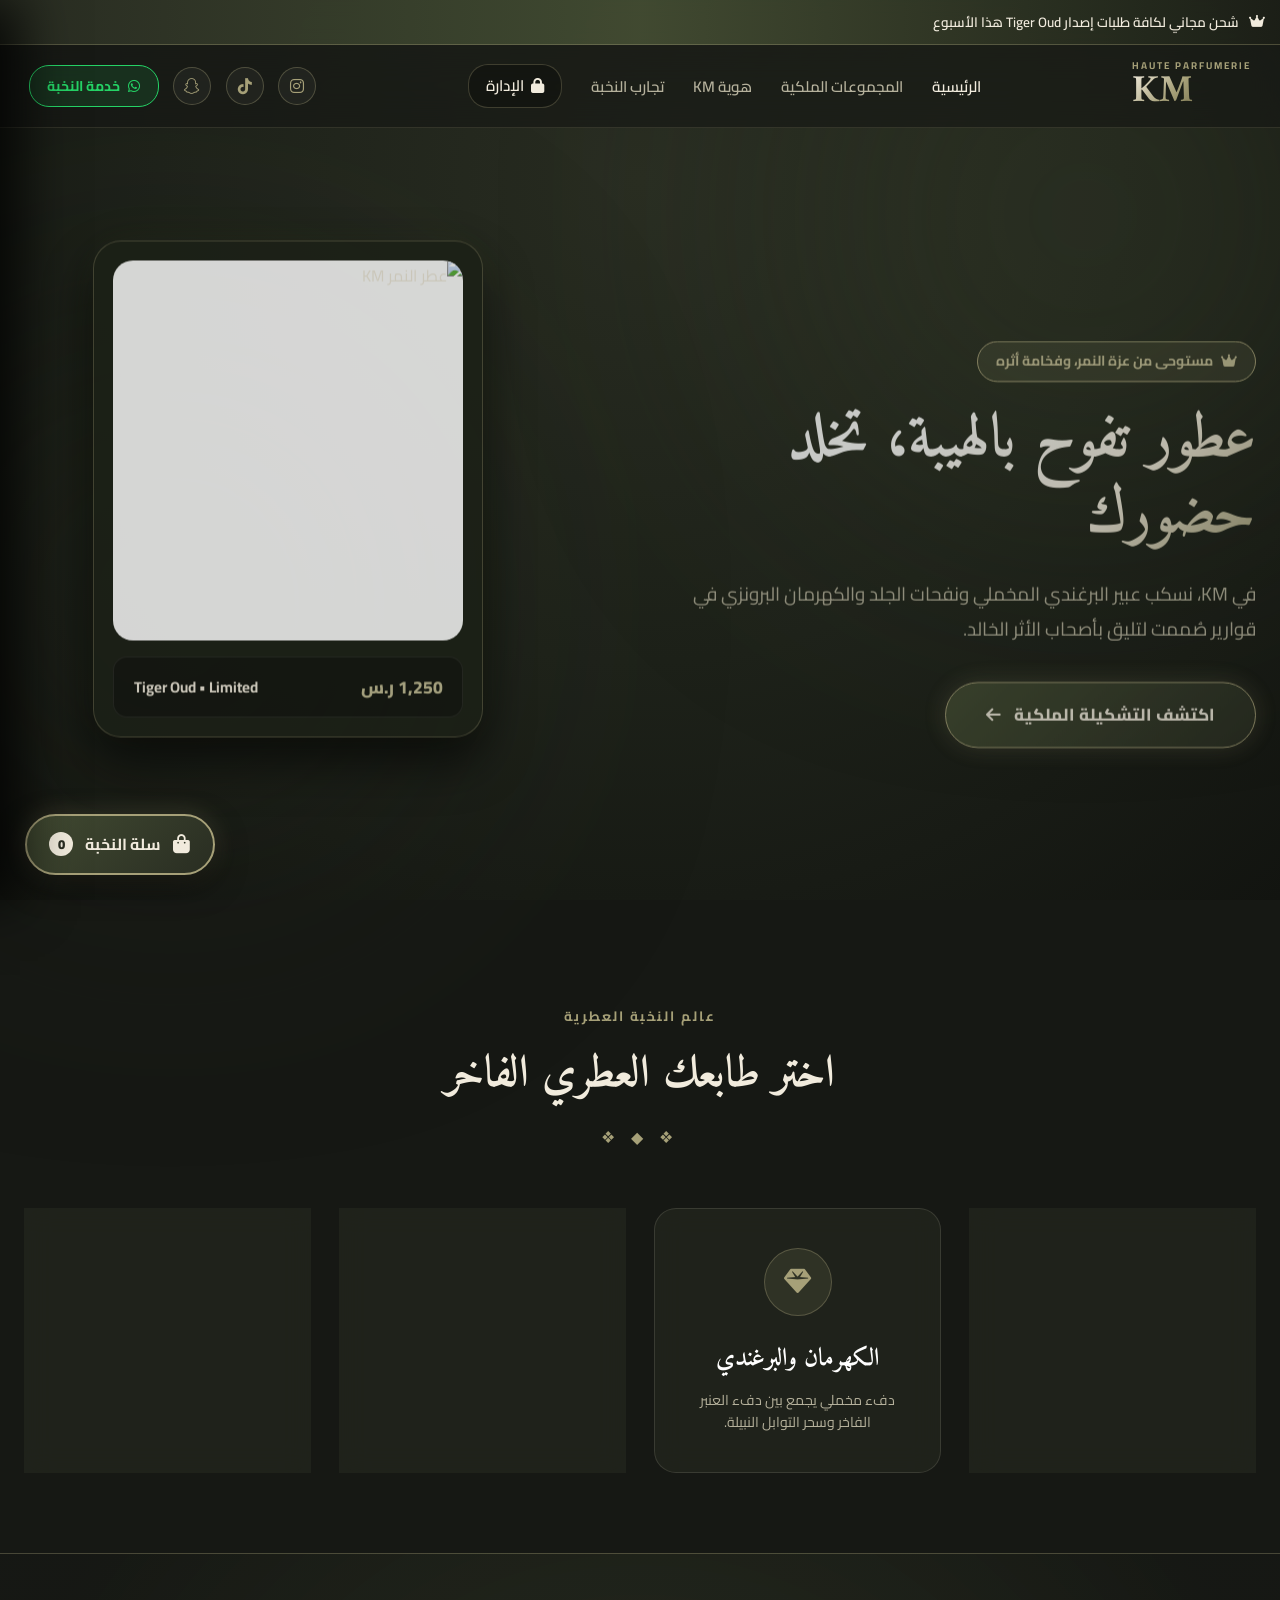
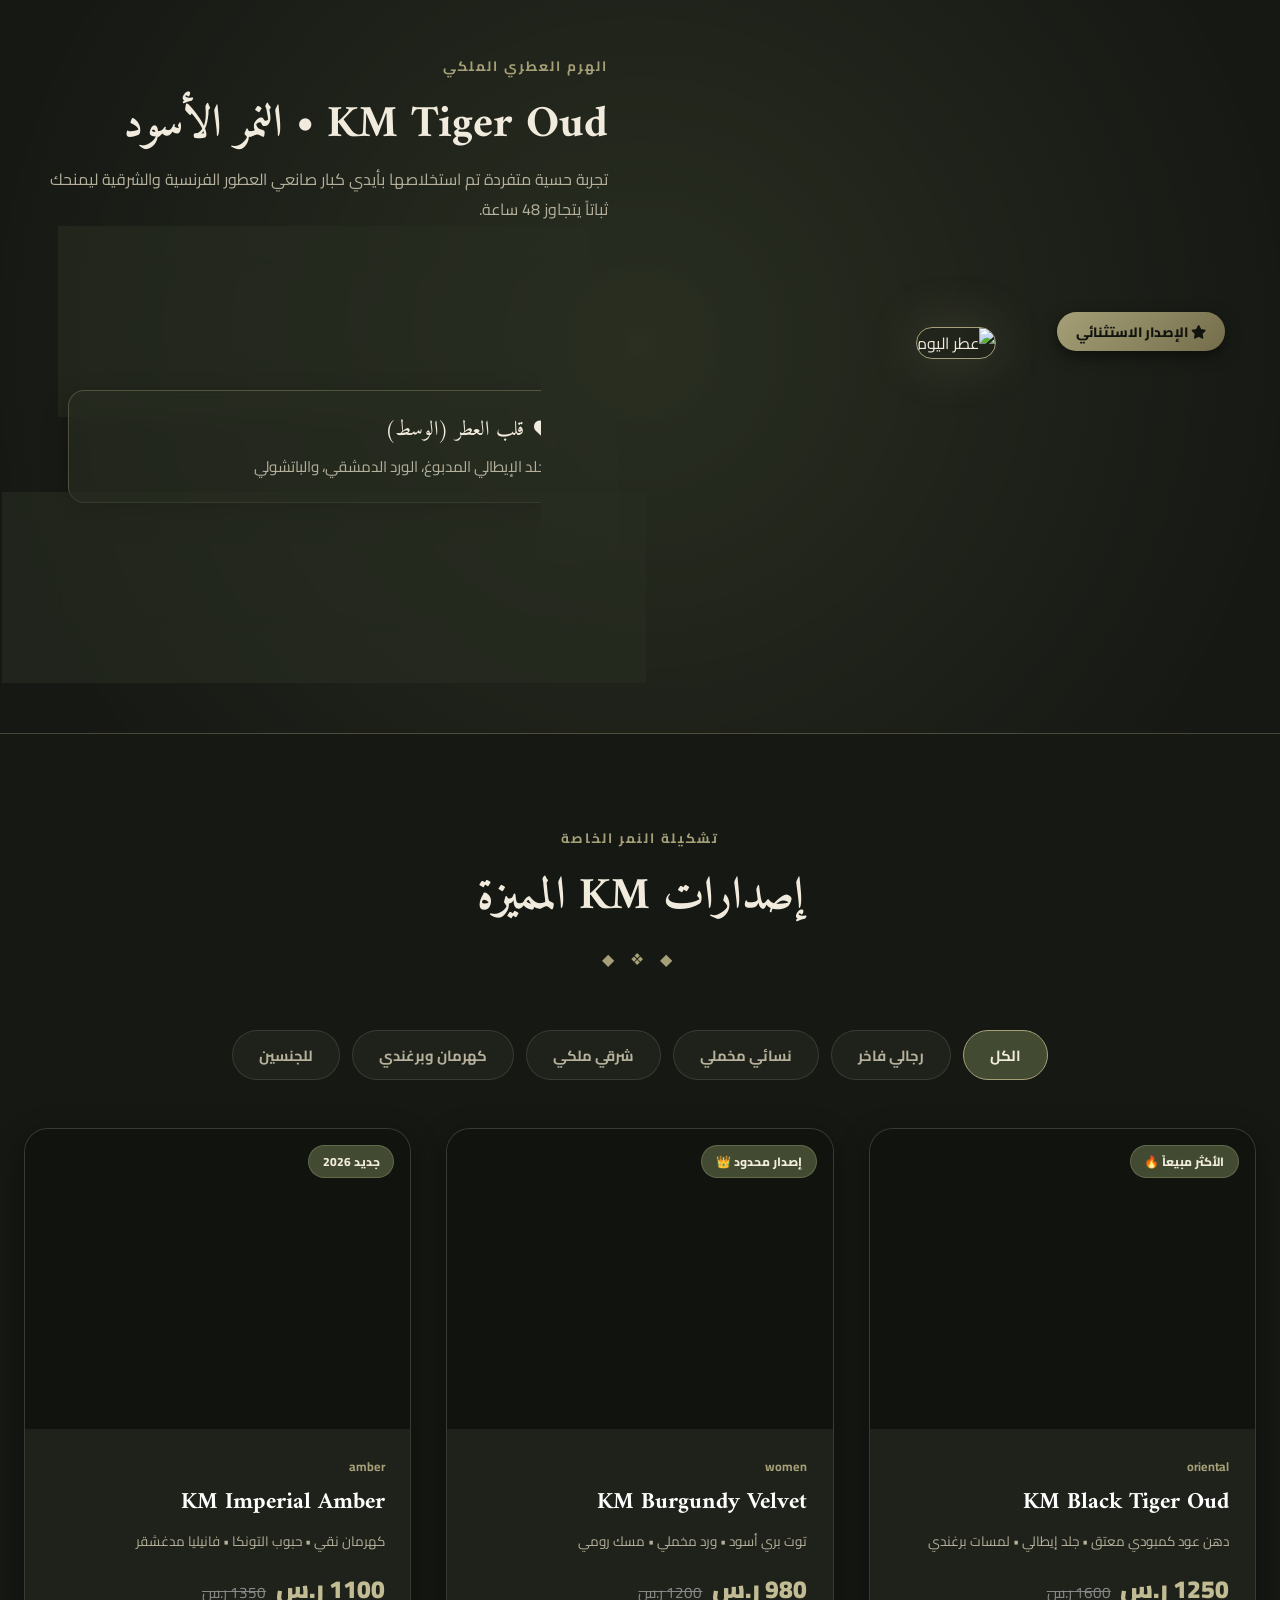
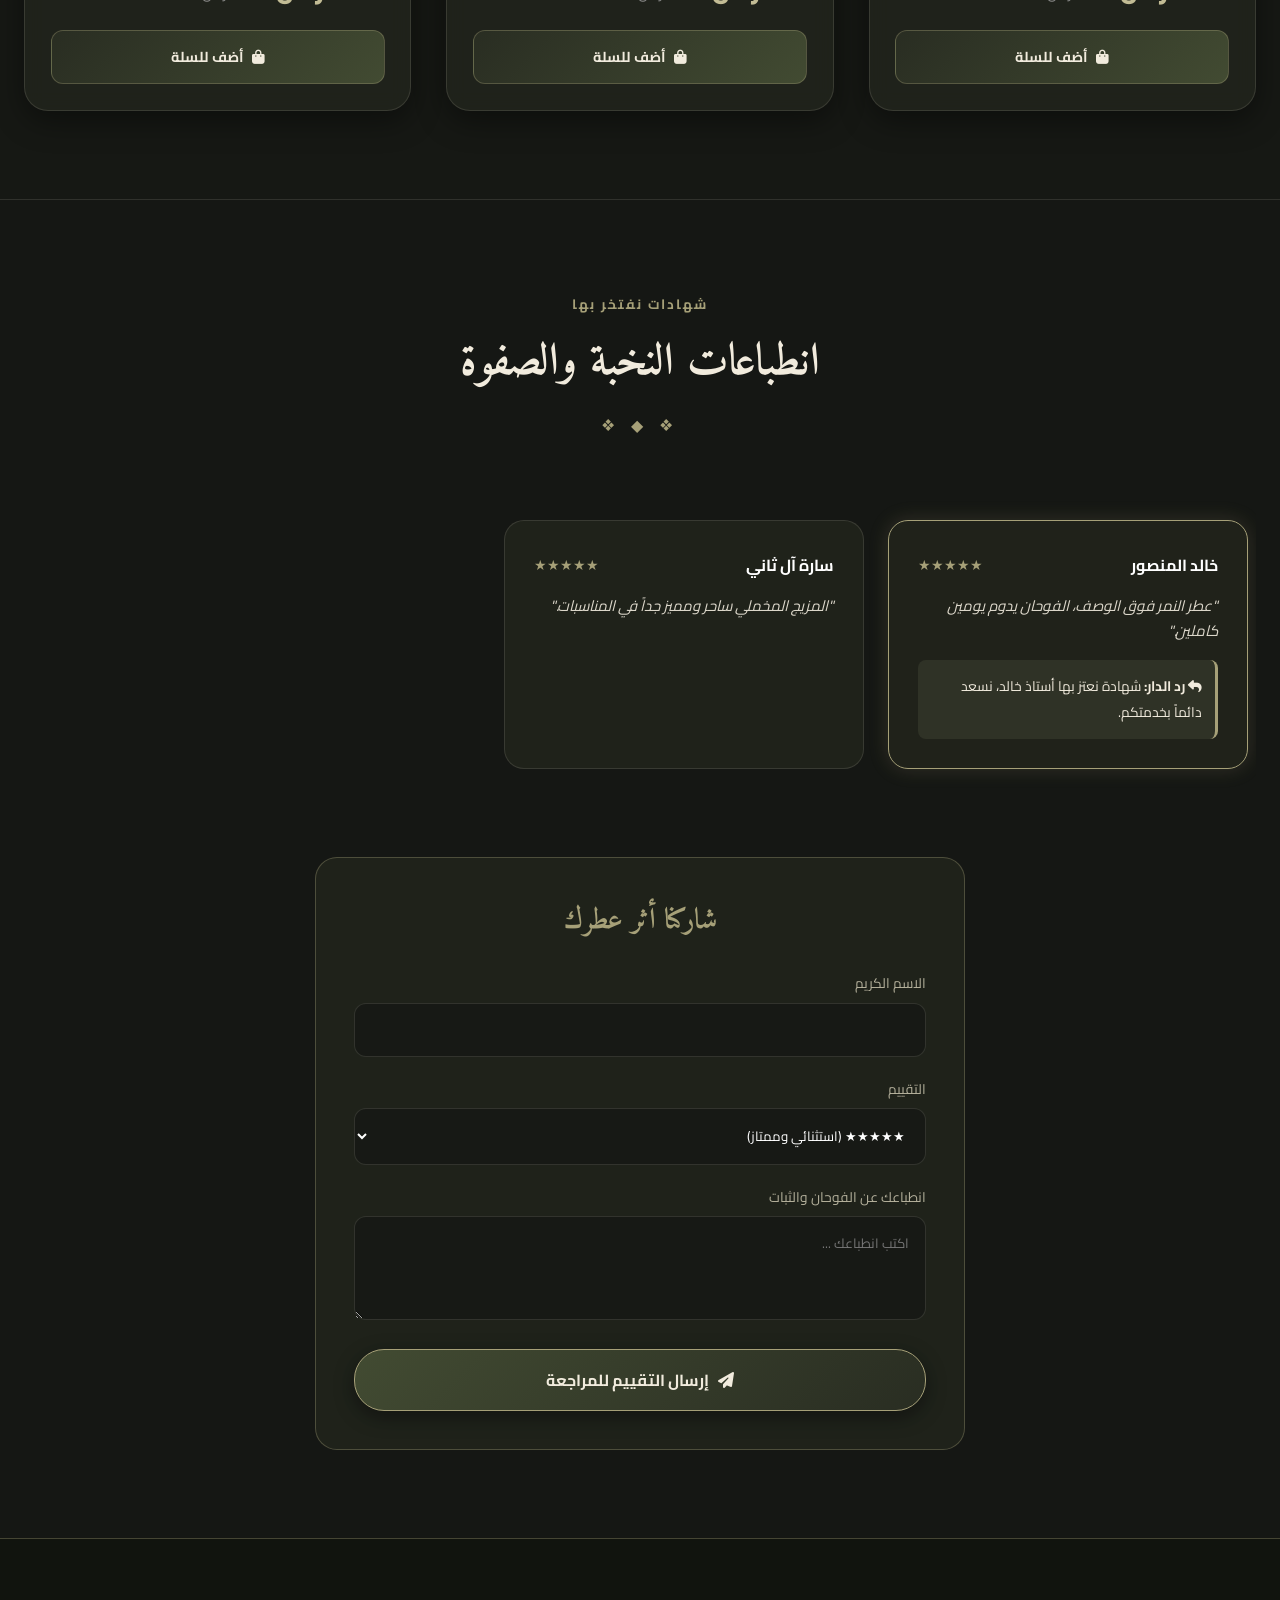
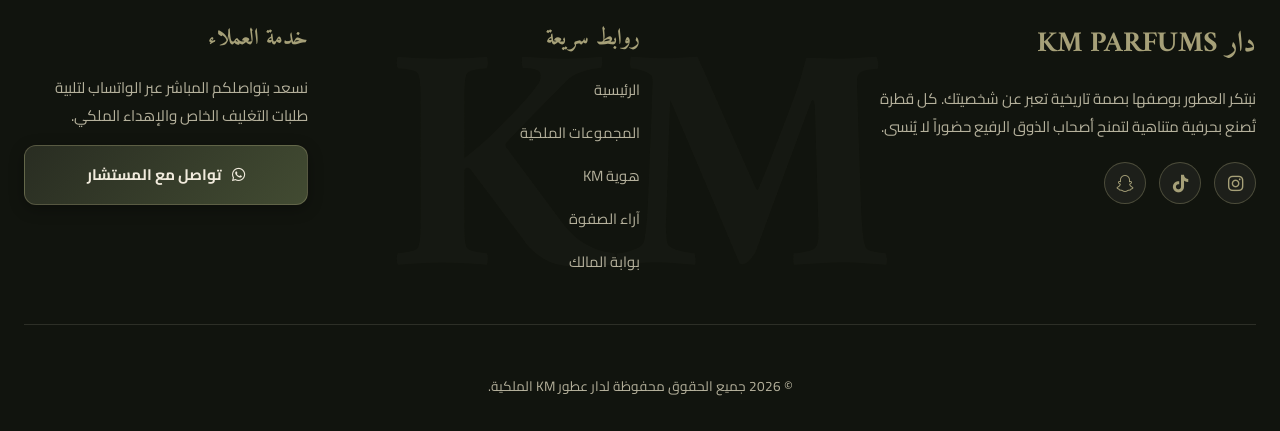
==== index.html @ a10a1c2c "Add files via upload KM" ====
<!DOCTYPE html>
<html lang="ar" dir="rtl">
<head>
  <meta charset="UTF-8">
  <meta name="viewport" content="width=device-width, initial-scale=1.0">
  <title>KM Parfums | دار العطور الملكية الفاخرة</title>
  <!-- HERO ANIM: يضيف كلاس يسمح بإخفاء عناصر الهيرو قبل بدء الأنيميشن -->
  <script>document.documentElement.classList.add('hero-js');</script>
  <!-- خطوط عربية ملكية -->
  <link rel="preconnect" href="https://fonts.googleapis.com">
  <link rel="preconnect" href="https://fonts.gstatic.com" crossorigin>
  <link href="https://fonts.googleapis.com/css2?family=Amiri:ital,wght@0,400;0,700;1,400&family=Cairo:wght@300;400;600;700;800;900&display=swap" rel="stylesheet">
  <!-- مكتبة الأيقونات -->
  <link rel="stylesheet" href="https://cdnjs.cloudflare.com/ajax/libs/font-awesome/6.5.0/css/all.min.css">
  
  <style>
    :root {
      /* درجات الألوان الملكية */
      --bg-deep: #161814;
      --bg-gradient: radial-gradient(circle at 50% 20%, #292d22 0%, #1e221a 50%, #121410 100%);
      --olive-dark: #292d22;
      --olive-deep: #424b32;
      --olive-accent: #556041;
      --sand-gold: #a6a078;
      --sand-light: #c2bc95;
      --cream: #f1ebdd;
      --cream-soft: #dfd7c5;
      
      --bg-card: rgba(41, 45, 34, 0.55);
      --bg-card-inner: rgba(22, 24, 20, 0.75);
      --text: #f1ebdd;
      --text-muted: #b5b19c;
      --border-gold: rgba(166, 160, 120, 0.35);
      --border-soft: rgba(241, 235, 221, 0.12);
      --gold-gradient: linear-gradient(135deg, #f1ebdd 0%, #a6a078 60%, #7d7752 100%);
      --accent-gradient: linear-gradient(135deg, #424b32 0%, #292d22 100%);
    }

    * { margin: 0; padding: 0; box-sizing: border-box; scroll-behavior: smooth; }
    body {
      background: var(--bg-deep);
      background-image: var(--bg-gradient);
      background-attachment: fixed;
      color: var(--text);
      font-family: 'Cairo', sans-serif;
      overflow-x: hidden;
      min-height: 100vh;
    }

    /* هالات الإضاءة الدافئة العائمة */
    .ambient-glow {
      position: fixed;
      border-radius: 50%;
      filter: blur(140px);
      z-index: -1;
      pointer-events: none;
      opacity: 0.35;
    }
    .glow-1 { width: 550px; height: 550px; background: #424b32; top: -60px; right: -80px; }
    .glow-2 { width: 500px; height: 500px; background: #292d22; bottom: 5%; left: -80px; }

    /* 1. الشريط الإعلاني العلوي */
    .top-announcement-bar {
      background: linear-gradient(90deg, rgba(41, 45, 34, 0.95), rgba(66, 75, 50, 0.95), rgba(28, 31, 23, 0.95));
      border-bottom: 1px solid var(--border-gold);
      padding: 0.55rem 1rem;
      font-size: 0.85rem;
      position: relative;
      z-index: 1002;
      backdrop-filter: blur(8px);
    }
    .announcement-container {
      max-width: 1300px;
      margin: 0 auto;
      display: flex;
      justify-content: space-between;
      align-items: center;
      flex-wrap: wrap;
      gap: 0.6rem;
    }
    .announcement-text {
      display: flex;
      align-items: center;
      gap: 0.6rem;
      font-weight: 600;
      color: var(--cream);
    }
    .countdown-wrapper {
      display: none;
      align-items: center;
      gap: 0.5rem;
      background: rgba(0, 0, 0, 0.4);
      padding: 0.25rem 0.85rem;
      border-radius: 20px;
      border: 1px solid rgba(166, 160, 120, 0.4);
    }
    .countdown-timer {
      font-family: monospace;
      font-weight: 800;
      color: var(--sand-light);
      letter-spacing: 1px;
    }

    /* 2. الهيدر الزجاجي فائق الشفافية */
    .luxury-header {
      position: sticky;
      top: 0;
      z-index: 1000;
      background: rgba(22, 24, 20, 0.65);
      backdrop-filter: blur(20px);
      -webkit-backdrop-filter: blur(20px);
      border-bottom: 1px solid rgba(166, 160, 120, 0.18);
      transition: all 0.3s ease;
    }
    .nav-container {
      max-width: 1300px;
      margin: 0 auto;
      padding: 1rem 1.8rem;
      display: flex;
      justify-content: space-between;
      align-items: center;
      gap: 1.5rem;
    }
    .brand-logo {
      display: flex;
      flex-direction: column;
      align-items: flex-end;
      text-decoration: none;
      line-height: 1;
    }
    .brand-logo .logo-sub {
      font-size: 0.62rem;
      letter-spacing: 2px;
      color: var(--sand-gold);
      text-transform: uppercase;
      font-weight: 700;
      margin-bottom: 2px;
    }
    .brand-logo .logo-monogram {
      font-family: 'Amiri', serif;
      font-size: 2.4rem;
      font-weight: 700;
      color: var(--sand-gold);
      background: var(--gold-gradient);
      -webkit-background-clip: text;
      background-clip: text;
      -webkit-text-fill-color: transparent;
    }

    .nav-menu {
      display: flex;
      align-items: center;
      gap: 1.8rem;
      list-style: none;
    }
    .nav-menu a {
      color: var(--text-muted);
      text-decoration: none;
      font-size: 0.95rem;
      font-weight: 600;
      transition: 0.25s;
    }
    .nav-menu a:hover, .nav-menu a.active {
      color: var(--cream);
    }
    .admin-pill-link {
      border: 1px solid rgba(166, 160, 120, 0.3);
      padding: 0.4rem 1.1rem;
      border-radius: 20px;
      color: var(--cream) !important;
      display: inline-flex;
      align-items: center;
      gap: 0.4rem;
      background: rgba(0, 0, 0, 0.25);
      transition: 0.3s !important;
    }
    .admin-pill-link:hover {
      background: var(--olive-deep) !important;
      border-color: var(--sand-gold) !important;
      transform: translateY(-2px);
    }

    .header-actions {
      display: flex;
      align-items: center;
      gap: 0.9rem;
    }
    .social-btn {
      color: var(--sand-gold);
      width: 38px;
      height: 38px;
      border-radius: 50%;
      background: rgba(255, 255, 255, 0.04);
      display: inline-flex;
      align-items: center;
      justify-content: center;
      text-decoration: none;
      border: 1px solid var(--border-gold);
      transition: 0.3s;
      font-size: 1rem;
    }
    .social-btn:hover {
      background: var(--olive-deep);
      color: var(--cream);
      transform: translateY(-3px);
      box-shadow: 0 5px 15px rgba(166, 160, 120, 0.25);
    }
    .whatsapp-elite-btn {
      background: rgba(37, 211, 102, 0.12);
      border: 1px solid #25d366;
      color: #25d366;
      padding: 0.45rem 1.1rem;
      border-radius: 20px;
      text-decoration: none;
      font-size: 0.88rem;
      font-weight: 700;
      display: inline-flex;
      align-items: center;
      gap: 0.5rem;
      transition: 0.3s;
    }
    .whatsapp-elite-btn:hover {
      background: #25d366;
      color: #000;
      box-shadow: 0 0 15px rgba(37, 211, 102, 0.35);
    }

    /* 3. واجهة الهيرو */
    .hero-section {
      position: relative;
      padding: 4.5rem 1.5rem 6.5rem;
      min-height: 88vh;
      display: flex;
      align-items: center;
    }
    .hero-container {
      max-width: 1300px;
      margin: 0 auto;
      display: grid;
      grid-template-columns: 1.15fr 0.95fr;
      align-items: center;
      gap: 4rem;
      width: 100%;
    }
    .hero-tag {
      display: inline-flex;
      align-items: center;
      gap: 0.5rem;
      background: rgba(166, 160, 120, 0.15);
      border: 1px solid var(--sand-gold);
      color: var(--sand-light);
      padding: 0.4rem 1.1rem;
      border-radius: 30px;
      font-size: 0.88rem;
      font-weight: 700;
      margin-bottom: 1.4rem;
    }
    .hero-title {
      font-family: 'Amiri', serif;
      font-size: 3.8rem;
      font-weight: 700;
      line-height: 1.25;
      margin-bottom: 1.3rem;
      background: linear-gradient(135deg, #ffffff 40%, var(--cream) 75%, var(--sand-gold) 100%);
      -webkit-background-clip: text;
      background-clip: text;
      -webkit-text-fill-color: transparent;
    }
    .hero-desc {
      color: var(--text-muted);
      font-size: 1.18rem;
      line-height: 1.85;
      margin-bottom: 2.2rem;
      max-width: 580px;
    }
    .btn-pulse-gold {
      background: linear-gradient(135deg, var(--olive-deep), var(--olive-dark));
      color: var(--cream);
      border: 1px solid var(--sand-gold);
      padding: 1rem 2.5rem;
      border-radius: 40px;
      font-size: 1.05rem;
      font-weight: 800;
      text-decoration: none;
      display: inline-flex;
      align-items: center;
      gap: 0.8rem;
      transition: 0.3s;
      box-shadow: 0 0 25px rgba(166, 160, 120, 0.25);
    }
    .btn-pulse-gold:hover {
      transform: translateY(-3px);
      box-shadow: 0 8px 30px rgba(166, 160, 120, 0.4);
      background: var(--olive-accent);
    }

    /* إطار الزجاجة الملكية */
    .hero-visual {
      display: flex;
      justify-content: center;
      align-items: center;
    }
    .bottle-frame-card {
      width: 100%;
      max-width: 390px;
      background: #1c2017;
      border: 1px solid rgba(166, 160, 120, 0.35);
      border-radius: 28px;
      padding: 1.2rem;
      box-shadow: 0 25px 50px rgba(0, 0, 0, 0.7), 0 0 40px rgba(66, 75, 50, 0.2);
      transition: transform 0.4s ease, box-shadow 0.4s ease;
    }
    .bottle-frame-card:hover {
      transform: translateY(-6px);
      box-shadow: 0 30px 60px rgba(0, 0, 0, 0.85), 0 0 50px rgba(166, 160, 120, 0.3);
      border-color: var(--sand-gold);
    }
    .bottle-inner-window {
      width: 100%;
      height: 380px;
      background: #fff;
      border-radius: 20px;
      overflow: hidden;
      position: relative;
    }
    .bottle-inner-window img {
      width: 100%;
      height: 100%;
      object-fit: cover;
      display: block;
      transition: transform 0.6s ease;
    }
    .bottle-frame-card:hover .bottle-inner-window img {
      transform: scale(1.05);
    }
    .bottle-bottom-tag {
      margin-top: 1rem;
      background: #131610;
      border: 1px solid rgba(255, 255, 255, 0.08);
      border-radius: 14px;
      padding: 0.8rem 1.2rem;
      display: flex;
      justify-content: space-between;
      align-items: center;
      color: var(--cream);
    }
    .bottle-bottom-tag .tag-name {
      font-size: 0.95rem;
      font-weight: 700;
    }
    .bottle-bottom-tag .tag-price {
      font-size: 1.1rem;
      font-weight: 800;
      color: var(--sand-light);
    }

    /* 4. استكشاف الأذواق */
    .categories-curated {
      padding: 5rem 1.5rem;
      max-width: 1300px;
      margin: 0 auto;
    }
    .section-title-wrap {
      text-align: center;
      margin-bottom: 3.5rem;
    }
    .section-sub {
      color: var(--sand-gold);
      font-size: 0.85rem;
      font-weight: 700;
      letter-spacing: 2px;
      text-transform: uppercase;
    }
    .section-head {
      font-family: 'Amiri', serif;
      font-size: 2.8rem;
      color: var(--cream);
      margin-top: 0.4rem;
    }
    .ornament-div {
      color: var(--sand-gold);
      font-size: 1rem;
      margin-top: 0.5rem;
      letter-spacing: 6px;
    }
    .taste-cards-grid {
      display: grid;
      grid-template-columns: repeat(auto-fit, minmax(260px, 1fr));
      gap: 1.8rem;
    }
    .taste-card {
      background: var(--bg-card);
      border: 1px solid var(--border-soft);
      border-radius: 22px;
      padding: 2.4rem 1.8rem;
      text-align: center;
      transition: 0.35s ease;
      cursor: pointer;
      backdrop-filter: blur(14px);
    }
    .taste-card:hover {
      border-color: var(--sand-gold);
      transform: translateY(-8px);
      background: rgba(66, 75, 50, 0.45);
      box-shadow: 0 15px 35px rgba(41, 45, 34, 0.4);
    }
    .taste-icon {
      width: 68px;
      height: 68px;
      margin: 0 auto 1.3rem;
      background: rgba(166, 160, 120, 0.12);
      border: 1px solid var(--border-gold);
      border-radius: 50%;
      display: flex;
      align-items: center;
      justify-content: center;
      font-size: 1.7rem;
      color: var(--sand-gold);
      transition: 0.3s;
    }
    .taste-card:hover .taste-icon {
      background: var(--sand-gold);
      color: #161814;
    }
    .taste-title {
      font-family: 'Amiri', serif;
      font-size: 1.55rem;
      color: #fff;
      margin-bottom: 0.5rem;
    }
    .taste-desc {
      font-size: 0.88rem;
      color: var(--text-muted);
      line-height: 1.6;
    }

    /* 5. قسم النوتات العطرية الهرمية */
    .olfactory-section {
      background: radial-gradient(circle at center, rgba(66, 75, 50, 0.45) 0%, rgba(22, 24, 20, 0.9) 90%);
      padding: 6rem 1.5rem;
      border-top: 1px solid var(--border-gold);
      border-bottom: 1px solid var(--border-gold);
    }
    .olfactory-container {
      max-width: 1200px;
      margin: 0 auto;
      display: grid;
      grid-template-columns: 1fr 1fr;
      align-items: center;
      gap: 4rem;
    }
    .olfactory-bottle-wrap {
      text-align: center;
      position: relative;
    }
    .featured-badge-today {
      position: absolute;
      top: -15px;
      right: 15px;
      background: linear-gradient(135deg, var(--sand-gold), #736d4b);
      color: #11140e;
      padding: 0.4rem 1.2rem;
      border-radius: 30px;
      font-weight: 800;
      font-size: 0.85rem;
      box-shadow: 0 5px 15px rgba(0,0,0,0.5);
      z-index: 3;
    }
    .olfactory-img {
      max-width: 80%;
      border-radius: 24px;
      border: 1px solid var(--sand-gold);
      box-shadow: 0 0 50px rgba(166, 160, 120, 0.25);
    }

    .pyramid-levels {
      display: flex;
      flex-direction: column;
      align-items: center;
      gap: 1.2rem;
      width: 100%;
    }
    .pyramid-level {
      background: rgba(41, 45, 34, 0.6);
      border: 1px solid var(--border-gold);
      padding: 1.3rem 1.5rem;
      border-radius: 16px;
      transition: 0.35s ease;
      position: relative;
      overflow: hidden;
      box-shadow: 0 8px 25px rgba(0, 0, 0, 0.3);
      backdrop-filter: blur(10px);
    }
    .pyramid-level::before {
      content: "";
      position: absolute;
      top: 0;
      right: 0;
      width: 4px;
      height: 100%;
      background: var(--gold-gradient);
    }
    .pyramid-top { width: 80%; border-top: 2px solid var(--sand-gold); }
    .pyramid-heart { width: 90%; }
    .pyramid-base { width: 100%; border-bottom: 2px solid var(--sand-gold); }
    
    .pyramid-level:hover {
      background: rgba(66, 75, 50, 0.5);
      border-color: var(--sand-light);
      transform: scale(1.02);
      box-shadow: 0 12px 30px rgba(166, 160, 120, 0.25);
    }
    .level-title {
      font-family: 'Amiri', serif;
      font-size: 1.3rem;
      color: var(--cream);
      display: flex;
      align-items: center;
      gap: 0.6rem;
      margin-bottom: 0.3rem;
    }
    .level-notes {
      font-size: 0.95rem;
      color: var(--text-muted);
    }

    /* 6. شبكة المنتجات (لابتوب / الوضع الطبيعي) */
    .products-section {
      padding: 5.5rem 1.5rem;
      max-width: 1300px;
      margin: 0 auto;
    }
    .filters-bar {
      display: flex;
      justify-content: center;
      gap: 0.8rem;
      margin-bottom: 3rem;
      flex-wrap: wrap;
    }
    .filter-btn {
      background: var(--bg-card);
      border: 1px solid var(--border-soft);
      color: var(--text-muted);
      padding: 0.65rem 1.6rem;
      border-radius: 30px;
      font-family: inherit;
      font-size: 0.92rem;
      font-weight: 700;
      cursor: pointer;
      transition: 0.25s;
    }
    .filter-btn:hover, .filter-btn.active {
      background: var(--olive-deep);
      color: var(--cream);
      border-color: var(--sand-gold);
    }
    .products-grid {
      display: grid;
      grid-template-columns: repeat(auto-fill, minmax(285px, 1fr));
      gap: 2.2rem;
    }

    .product-card {
      background: var(--bg-card);
      border: 1px solid var(--border-soft);
      border-radius: 24px;
      overflow: hidden;
      display: flex;
      flex-direction: column;
      transition: 0.35s ease;
      position: relative;
      box-shadow: 0 10px 30px rgba(0,0,0,0.4);
      backdrop-filter: blur(10px);
    }
    .product-card:hover {
      border-color: var(--sand-gold);
      transform: translateY(-8px);
      box-shadow: 0 20px 45px rgba(166, 160, 120, 0.2);
    }
    .product-badge-float {
      position: absolute;
      top: 1rem;
      right: 1rem;
      background: var(--olive-deep);
      color: var(--cream);
      border: 1px solid var(--border-gold);
      padding: 0.25rem 0.85rem;
      border-radius: 20px;
      font-size: 0.75rem;
      font-weight: 800;
      z-index: 2;
    }
    .product-img-wrap {
      width: 100%;
      height: 300px;
      overflow: hidden;
      background: #11140e;
    }
    .product-img-wrap img {
      width: 100%;
      height: 100%;
      object-fit: cover;
      transition: transform 0.6s ease;
    }
    .product-card:hover .product-img-wrap img {
      transform: scale(1.08);
    }
    .product-info {
      padding: 1.6rem;
      display: flex;
      flex-direction: column;
      flex-grow: 1;
    }
    .product-cat {
      font-size: 0.78rem;
      color: var(--sand-gold);
      font-weight: 700;
      margin-bottom: 0.3rem;
    }
    .product-name {
      font-family: 'Amiri', serif;
      font-size: 1.45rem;
      color: #fff;
      margin-bottom: 0.5rem;
    }
    .product-notes {
      font-size: 0.84rem;
      color: var(--text-muted);
      line-height: 1.5;
      margin-bottom: 0.9rem;
      display: -webkit-box;
      -webkit-line-clamp: 2;
      line-clamp: 2;
      -webkit-box-orient: vertical;
      overflow: hidden;
    }

    .price-row {
      display: flex;
      align-items: baseline;
      gap: 0.6rem;
      margin-bottom: 1.1rem;
      margin-top: auto;
    }
    .price-current {
      font-size: 1.55rem;
      font-weight: 900;
      color: var(--sand-light);
    }
    .price-old {
      font-size: 0.95rem;
      color: #888;
      text-decoration: line-through;
    }

    .card-actions-row {
      display: flex;
      gap: 0.6rem;
      align-items: center;
    }
    .btn-add-cart {
      flex: 1;
      background: linear-gradient(135deg, #292d22, #424b32);
      border: 1px solid var(--border-gold);
      color: var(--cream);
      padding: 0.8rem;
      border-radius: 12px;
      font-family: inherit;
      font-size: 0.9rem;
      font-weight: 700;
      cursor: pointer;
      display: flex;
      align-items: center;
      justify-content: center;
      gap: 0.5rem;
      transition: 0.25s;
    }
    .btn-add-cart:hover {
      background: var(--olive-accent);
      border-color: var(--sand-gold);
      color: #fff;
      box-shadow: 0 0 15px rgba(166, 160, 120, 0.35);
    }
    

    /* 7. قسم آراء العملاء */
    .reviews-section {
      padding: 5.5rem 1.5rem;
      background: rgba(22, 24, 20, 0.7);
      border-top: 1px solid var(--border-soft);
    }
    .reviews-container {
      max-width: 1300px;
      margin: 0 auto;
    }
    .reviews-slider-track {
      display: flex;
      gap: 1.5rem;
      overflow-x: auto;
      scroll-snap-type: x mandatory;
      padding: 1.5rem 0.5rem;
      scrollbar-width: thin;
      scrollbar-color: var(--sand-gold) transparent;
    }
    .review-bubble {
      flex: 0 0 360px;
      scroll-snap-align: start;
      background: var(--bg-card);
      border: 1px solid var(--border-soft);
      border-radius: 20px;
      padding: 1.8rem;
      display: flex;
      flex-direction: column;
      position: relative;
    }
    .review-bubble.pinned {
      border-color: var(--sand-gold);
      box-shadow: 0 0 20px rgba(166, 160, 120, 0.2);
    }
    .review-bubble-header {
      display: flex;
      justify-content: space-between;
      align-items: center;
      margin-bottom: 0.8rem;
    }
    .review-author {
      font-weight: 700;
      color: #fff;
    }
    .review-stars {
      color: var(--sand-gold);
      font-size: 0.88rem;
    }
    .review-text {
      color: #dcd7ca;
      font-size: 0.94rem;
      line-height: 1.7;
      margin-bottom: 1rem;
      font-style: italic;
    }
    .admin-reply-box {
      margin-top: auto;
      padding: 0.85rem;
      background: rgba(166, 160, 120, 0.12);
      border-right: 3px solid var(--sand-gold);
      border-radius: 8px;
      font-size: 0.86rem;
      color: var(--cream);
    }

    .submit-review-box {
      max-width: 650px;
      margin: 4rem auto 0;
      background: var(--bg-card);
      border: 1px solid var(--border-gold);
      border-radius: 22px;
      padding: 2.4rem;
    }
    .submit-review-box h4 {
      font-family: 'Amiri', serif;
      font-size: 1.8rem;
      color: var(--sand-gold);
      text-align: center;
      margin-bottom: 1.5rem;
    }
    .form-group-rev {
      margin-bottom: 1.2rem;
    }
    .form-group-rev label {
      display: block;
      margin-bottom: 0.4rem;
      font-size: 0.86rem;
      color: var(--text-muted);
    }
    .form-group-rev input, .form-group-rev select, .form-group-rev textarea {
      width: 100%;
      background: var(--bg-card-inner);
      border: 1px solid var(--border-soft);
      border-radius: 12px;
      padding: 0.85rem 1rem;
      color: #fff;
      font-family: inherit;
      outline: none;
    }
    .form-group-rev input:focus, .form-group-rev select:focus, .form-group-rev textarea:focus {
      border-color: var(--sand-gold);
    }

    .submit-review-box button[type="submit"] {
      width: 100%;
      background: linear-gradient(135deg, #424b32 0%, #292d22 100%) !important;
      border: 1px solid var(--sand-gold) !important;
      color: var(--cream) !important;
      padding: 0.95rem 1.5rem !important;
      border-radius: 30px !important;
      font-family: inherit !important;
      font-size: 1rem !important;
      font-weight: 700 !important;
      cursor: pointer !important;
      display: flex !important;
      align-items: center !important;
      justify-content: center !important;
      gap: 0.6rem !important;
      transition: all 0.3s ease !important;
      box-shadow: 0 6px 20px rgba(0, 0, 0, 0.4) !important;
    }
    .submit-review-box button[type="submit"]:hover {
      background: linear-gradient(135deg, #556041 0%, #363b2c 100%) !important;
      border-color: var(--cream) !important;
      transform: translateY(-2px) !important;
      box-shadow: 0 10px 25px rgba(166, 160, 120, 0.3) !important;
    }

    /* 8. تذييل الصفحة الفاخر */
    .luxury-footer {
      background: #11140e;
      border-top: 1px solid var(--border-gold);
      padding: 5rem 1.5rem 2rem;
      position: relative;
      overflow: hidden;
    }
    .footer-watermark {
      position: absolute;
      top: 50%;
      left: 50%;
      transform: translate(-50%, -50%);
      font-family: 'Amiri', serif;
      font-size: 20rem;
      color: rgba(166, 160, 120, 0.03);
      pointer-events: none;
      z-index: 0;
      font-weight: 700;
    }
    .footer-content {
      max-width: 1300px;
      margin: 0 auto;
      display: grid;
      grid-template-columns: 2fr 1fr 1fr;
      gap: 3rem;
      position: relative;
      z-index: 1;
    }
    .footer-col h3 {
      font-family: 'Amiri', serif;
      color: var(--sand-gold);
      font-size: 1.8rem;
      margin-bottom: 1rem;
    }
    .footer-col p {
      color: var(--text-muted);
      font-size: 0.95rem;
      line-height: 1.8;
      max-width: 380px;
    }
    .footer-links-list {
      list-style: none;
      display: flex;
      flex-direction: column;
      gap: 0.8rem;
    }
    .footer-links-list a {
      color: var(--text-muted);
      text-decoration: none;
      transition: 0.2s;
      font-size: 0.92rem;
    }
    .footer-links-list a:hover {
      color: var(--sand-gold);
      padding-right: 5px;
    }
    .footer-social-icons {
      display: flex;
      gap: 0.8rem;
      margin-top: 1.4rem;
    }
    .footer-social-icons a {
      width: 42px;
      height: 42px;
      border-radius: 50%;
      background: rgba(255, 255, 255, 0.05);
      border: 1px solid var(--border-gold);
      color: var(--sand-gold);
      display: flex;
      align-items: center;
      justify-content: center;
      text-decoration: none;
      transition: 0.3s;
      font-size: 1.1rem;
    }
    .footer-social-icons a:hover {
      background: var(--olive-deep);
      color: #fff;
      transform: translateY(-4px);
    }
    .footer-bottom {
      text-align: center;
      padding-top: 3rem;
      margin-top: 3rem;
      border-top: 1px solid var(--border-soft);
      font-size: 0.85rem;
      color: var(--text-muted);
      position: relative;
      z-index: 1;
    }

    #footerWhatsAppBtn.btn-order-wa {
      width: 100% !important;
      background: linear-gradient(135deg, #292d22 0%, #424b32 100%) !important;
      border: 1px solid var(--border-gold) !important;
      color: var(--cream) !important;
      padding: 0.9rem !important;
      border-radius: 12px !important;
      font-family: inherit !important;
      font-size: 0.95rem !important;
      font-weight: 700 !important;
      cursor: pointer !important;
      display: flex !important;
      align-items: center !important;
      justify-content: center !important;
      gap: 0.6rem !important;
      text-decoration: none !important;
      transition: all 0.3s ease !important;
      box-shadow: 0 4px 15px rgba(0, 0, 0, 0.3) !important;
    }
    #footerWhatsAppBtn.btn-order-wa:hover {
      background: linear-gradient(135deg, #424b32 0%, #556041 100%) !important;
      border-color: var(--sand-light) !important;
      color: #fff !important;
      transform: translateY(-2px) !important;
      box-shadow: 0 6px 20px rgba(166, 160, 120, 0.3) !important;
    }

    /* 9. سلة المشتريات العائمة ودرج السلة */
    .floating-cart-btn {
      position: fixed;
      bottom: 25px;
      left: 25px;
      background: linear-gradient(135deg, #424b32, #292d22);
      border: 2px solid var(--sand-gold);
      color: var(--cream);
      padding: 0.85rem 1.4rem;
      border-radius: 40px;
      box-shadow: 0 10px 30px rgba(0, 0, 0, 0.6), 0 0 25px rgba(166, 160, 120, 0.3);
      display: flex;
      align-items: center;
      gap: 0.75rem;
      cursor: pointer;
      z-index: 999;
      transition: all 0.3s cubic-bezier(0.175, 0.885, 0.32, 1.275);
    }
    .floating-cart-btn:hover {
      transform: translateY(-4px) scale(1.03);
      box-shadow: 0 14px 40px rgba(166, 160, 120, 0.45);
      background: var(--olive-accent);
    }
    .cart-badge-count {
      background: var(--cream);
      color: #292d22;
      font-weight: 900;
      width: 24px;
      height: 24px;
      border-radius: 50%;
      display: inline-flex;
      align-items: center;
      justify-content: center;
      font-size: 0.82rem;
    }

    .cart-drawer-overlay {
      position: fixed;
      inset: 0;
      background: rgba(0, 0, 0, 0.8);
      backdrop-filter: blur(8px);
      z-index: 2000;
      opacity: 0;
      visibility: hidden;
      transition: 0.3s ease;
    }
    .cart-drawer-overlay.active {
      opacity: 1;
      visibility: visible;
    }
    .cart-drawer {
      position: fixed;
      top: 0;
      left: 0;
      width: 100%;
      max-width: 430px;
      height: 100vh;
      background: #191c14;
      border-right: 1px solid var(--border-gold);
      z-index: 2001;
      transform: translateX(-100%);
      transition: transform 0.35s ease;
      display: flex;
      flex-direction: column;
      box-shadow: 20px 0 50px rgba(0, 0, 0, 0.8);
    }
    .cart-drawer.active {
      transform: translateX(0);
    }
    .cart-drawer-header {
      padding: 1.5rem;
      border-bottom: 1px solid var(--border-gold);
      display: flex;
      justify-content: space-between;
      align-items: center;
      background: rgba(0, 0, 0, 0.3);
    }
    .cart-drawer-header h3 {
      font-family: 'Amiri', serif;
      font-size: 1.6rem;
      color: var(--cream);
      display: flex;
      align-items: center;
      gap: 0.6rem;
    }
    .btn-close-cart {
      background: none;
      border: none;
      color: var(--text-muted);
      font-size: 1.4rem;
      cursor: pointer;
      transition: 0.2s;
    }
    .btn-close-cart:hover {
      color: var(--sand-gold);
    }
    .cart-items-body {
      flex: 1;
      overflow-y: auto;
      padding: 1.2rem;
      display: flex;
      flex-direction: column;
      gap: 1rem;
    }
    .cart-item-card {
      background: var(--bg-card);
      border: 1px solid var(--border-soft);
      border-radius: 14px;
      padding: 0.8rem;
      display: flex;
      gap: 0.9rem;
      align-items: center;
    }
    .cart-item-img {
      width: 60px;
      height: 60px;
      border-radius: 10px;
      object-fit: cover;
      border: 1px solid var(--border-gold);
    }
    .cart-item-info {
      flex: 1;
    }
    .cart-item-title {
      font-size: 0.95rem;
      font-weight: 700;
      color: #fff;
    }
    .cart-item-price {
      color: var(--sand-light);
      font-weight: 800;
      font-size: 0.92rem;
      margin-top: 2px;
    }
    .cart-item-qty {
      display: flex;
      align-items: center;
      gap: 0.5rem;
      margin-top: 0.4rem;
    }
    .btn-qty {
      background: rgba(255, 255, 255, 0.1);
      border: 1px solid var(--border-soft);
      color: #fff;
      width: 25px;
      height: 25px;
      border-radius: 6px;
      display: flex;
      align-items: center;
      justify-content: center;
      cursor: pointer;
      font-size: 0.85rem;
    }
    .btn-qty:hover {
      background: var(--olive-deep);
    }
    .cart-item-remove {
      color: #ff6b6b;
      background: none;
      border: none;
      cursor: pointer;
      font-size: 1rem;
      padding: 0.4rem;
    }
    .cart-drawer-footer {
      border-top: 1px solid var(--border-gold);
      padding: 1.5rem;
      background: #12150e;
    }
    .summary-row {
      display: flex;
      justify-content: space-between;
      align-items: center;
      margin-bottom: 0.5rem;
      font-size: 0.9rem;
      color: var(--text-muted);
    }
    .summary-row.total-row {
      font-size: 1.25rem;
      font-weight: 800;
      color: var(--cream);
      margin-top: 0.8rem;
      padding-top: 0.8rem;
      border-top: 1px dashed rgba(166, 160, 120, 0.35);
    }
    .summary-save {
      color: #25d366;
      font-weight: 700;
    }
    .btn-checkout-cart {
      width: 100%;
      background: linear-gradient(135deg, #1fa855, #128c7e);
      border: 1px solid #25d366;
      color: #fff;
      padding: 0.95rem;
      border-radius: 14px;
      font-family: inherit;
      font-size: 1rem;
      font-weight: 800;
      cursor: pointer;
      display: flex;
      align-items: center;
      justify-content: center;
      gap: 0.6rem;
      margin-top: 1.2rem;
      box-shadow: 0 5px 20px rgba(37, 211, 102, 0.3);
      transition: 0.3s;
    }
    .btn-checkout-cart:hover {
      background: #25d366;
      color: #000;
      transform: translateY(-2px);
    }

    .toast-popup {
      position: fixed;
      bottom: 90px;
      left: 50%;
      transform: translateX(-50%) translateY(30px);
      background: rgba(25, 28, 20, 0.95);
      border: 1px solid var(--sand-gold);
      color: var(--cream);
      padding: 0.75rem 1.6rem;
      border-radius: 30px;
      font-size: 0.92rem;
      font-weight: 700;
      display: flex;
      align-items: center;
      gap: 0.6rem;
      box-shadow: 0 10px 30px rgba(0, 0, 0, 0.7);
      opacity: 0;
      visibility: hidden;
      transition: all 0.3s cubic-bezier(0.175, 0.885, 0.32, 1.275);
      z-index: 3000;
    }
    .toast-popup.show {
      opacity: 1;
      visibility: visible;
      transform: translateX(-50%) translateY(0);
    }

    /* HERO CINEMATIC ANIMATIONS */
    .hero-js:not(.hero-go) .hero-tag,
    .hero-js:not(.hero-go) .hero-title,
    .hero-js:not(.hero-go) .hero-desc,
    .hero-js:not(.hero-go) .hero-btns,
    .hero-js:not(.hero-go) .bottle-frame-card {
      opacity: 0;
    }

    .hero-section .hero-content,
    .hero-section .hero-visual {
      will-change: transform, opacity;
    }

    @keyframes heroFadeSlide {
      from { opacity: 0; transform: translateY(42px); }
      to   { opacity: 1; transform: translateY(0); }
    }
    @keyframes heroTitleReveal {
      from { opacity: 0; transform: translateY(56px); filter: blur(14px); }
      to   { opacity: 1; transform: translateY(0); filter: blur(0); }
    }
    @keyframes heroTagReveal {
      from { opacity: 0; transform: translateY(-18px) scale(0.92); }
      to   { opacity: 1; transform: translateY(0) scale(1); }
    }
    @keyframes heroFrameIn {
      from { opacity: 0; transform: translateY(70px) scale(0.93); }
      to   { opacity: 1; transform: translateY(0) scale(1); }
    }
    @keyframes heroWindowReveal {
      from { clip-path: inset(0 0 100% 0 round 20px); }
      to   { clip-path: inset(0 0 0 0 round 20px); }
    }
    @keyframes heroImageSettle {
      from { transform: scale(1.3); }
      to   { transform: scale(1); }
    }
    @keyframes heroLightSweep {
      from { transform: translateX(-130%) skewX(-18deg); opacity: 0; }
      20%  { opacity: 1; }
      to   { transform: translateX(260%) skewX(-18deg); opacity: 0; }
    }

    .hero-go .hero-tag {
      animation: heroTagReveal 0.9s cubic-bezier(0.22, 1, 0.36, 1) 0.15s backwards;
    }
    .hero-go .hero-title {
      animation: heroTitleReveal 1.4s cubic-bezier(0.22, 1, 0.36, 1) 0.35s backwards;
    }
    .hero-go .hero-desc {
      animation: heroFadeSlide 1.1s cubic-bezier(0.22, 1, 0.36, 1) 0.75s backwards;
    }
    .hero-go .hero-btns {
      animation: heroFadeSlide 1.1s cubic-bezier(0.22, 1, 0.36, 1) 1s backwards;
    }
    .hero-go .bottle-frame-card {
      animation: heroFrameIn 1.5s cubic-bezier(0.22, 1, 0.36, 1) 0.4s backwards;
    }
    .hero-go .bottle-inner-window {
      animation: heroWindowReveal 1.6s cubic-bezier(0.77, 0, 0.175, 1) 0.7s backwards;
    }
    .hero-go .bottle-inner-window img {
      animation: heroImageSettle 2.2s cubic-bezier(0.22, 1, 0.36, 1) 0.7s backwards;
    }
    .hero-go .bottle-bottom-tag {
      animation: heroFadeSlide 1s cubic-bezier(0.22, 1, 0.36, 1) 1.5s backwards;
    }

    .bottle-inner-window::after {
      content: "";
      position: absolute;
      top: 0;
      left: 0;
      width: 45%;
      height: 100%;
      background: linear-gradient(100deg, transparent 0%, rgba(241, 235, 221, 0.35) 50%, transparent 100%);
      pointer-events: none;
      opacity: 0;
    }
    .hero-go .bottle-inner-window::after {
      animation: heroLightSweep 1.8s ease-in-out 1.9s 1 both;
    }

    @media (prefers-reduced-motion: reduce) {
      .hero-js:not(.hero-go) .hero-tag,
      .hero-js:not(.hero-go) .hero-title,
      .hero-js:not(.hero-go) .hero-desc,
      .hero-js:not(.hero-go) .hero-btns,
      .hero-js:not(.hero-go) .bottle-frame-card {
        opacity: 1;
      }
      .hero-go .hero-tag,
      .hero-go .hero-title,
      .hero-go .hero-desc,
      .hero-go .hero-btns,
      .hero-go .bottle-frame-card,
      .hero-go .bottle-inner-window,
      .hero-go .bottle-inner-window img,
      .hero-go .bottle-bottom-tag,
      .hero-go .bottle-inner-window::after {
        animation: none !important;
      }
    }

    /* ==========================================================
       تنسيقات شاشات الأجهزة اللوحية والمحمولة (دون المساس باللابتوب)
       ========================================================== */
    @media (max-width: 992px) {
      .hero-container, .olfactory-container, .footer-content {
        grid-template-columns: 1fr;
        text-align: center;
      }
      .hero-title { font-size: 2.8rem; }
      .hero-desc { margin: 0 auto 2rem; }
      .nav-menu { display: none; }
      .bottle-frame-card { margin: 0 auto; }
      .pyramid-top, .pyramid-heart, .pyramid-base { width: 100%; }
      .cart-drawer { max-width: 100%; }
    }

    /* ضبط مخصص ودقيق لشاشات الهواتف المحمولة */
    @media (max-width: 768px) {
      /* 1. تقديم صورة زجاجة العطر في الهيرو لتظهر أولاً ثم النصوص */
      .hero-container {
        display: flex;
        flex-direction: column;
        gap: 2.2rem;
      }
      .hero-visual {
        order: 1; /* الزجاجة تظهر بالأعلى أولاً */
        width: 100%;
      }
      .hero-content {
        order: 2; /* الكلمات والأزرار بالأسفل */
        text-align: center;
      }
      .hero-section {
        padding: 2.5rem 1rem 3.5rem;
        min-height: auto;
      }
      .hero-title {
        font-size: 2.2rem;
        line-height: 1.3;
      }
      .hero-desc {
        font-size: 1rem;
        line-height: 1.7;
        margin-bottom: 1.6rem;
      }
      .bottle-frame-card {
        max-width: 290px;
        padding: 0.9rem;
      }
      .bottle-inner-window {
        height: 290px;
      }

      /* 2. تحويل عرض المنتجات إلى سلايدر أفقي فاخر ومرن (Carousel) */
      .products-section {
        padding: 3rem 0; /* مساحة جانبية صفر للسماح بالتمرير حتى حافة الشاشة */
      }
      .products-section .section-title-wrap {
        padding: 0 1rem;
        margin-bottom: 2rem;
      }
      .filters-bar {
        padding: 0 1rem;
        overflow-x: auto;
        flex-wrap: nowrap;
        justify-content: flex-start;
        gap: 0.5rem;
        scrollbar-width: none;
        -webkit-overflow-scrolling: touch;
        margin-bottom: 1.8rem;
      }
      .filters-bar::-webkit-scrollbar {
        display: none;
      }
      .filter-btn {
        flex: 0 0 auto;
        padding: 0.5rem 1.1rem;
        font-size: 0.85rem;
      }

      /* السلايدر الأفقي للمنتجات */
      .products-grid {
        display: flex;
        flex-wrap: nowrap;
        overflow-x: auto;
        scroll-snap-type: x mandatory;
        gap: 1.2rem;
        padding: 0.8rem 1.2rem 2rem;
        scrollbar-width: none;
        -webkit-overflow-scrolling: touch;
      }
      .products-grid::-webkit-scrollbar {
        display: none;
      }
      .product-card {
        flex: 0 0 78vw; /* عرض مدروس بحيث تظهر زاوية الكرت التالي لتشجيع التمرير */
        max-width: 320px;
        scroll-snap-align: center;
        box-shadow: 0 8px 22px rgba(0,0,0,0.45);
      }
      .product-img-wrap {
        height: 240px;
      }
      .product-info {
        padding: 1.2rem;
      }
      .product-name {
        font-size: 1.25rem;
      }

      /* 3. تصغير الأيقونات المبالغ فيها على الهاتف */
      .social-btn {
        width: 32px;
        height: 32px;
        font-size: 0.82rem;
      }
      .whatsapp-elite-btn {
        padding: 0.38rem 0.8rem;
        font-size: 0.78rem;
        gap: 0.35rem;
      }
      .header-actions {
        gap: 0.45rem;
      }
      .brand-logo .logo-monogram {
        font-size: 1.9rem;
      }
      .brand-logo .logo-sub {
        font-size: 0.52rem;
      }
      .nav-container {
        padding: 0.8rem 1rem;
      }

      .taste-cards-grid {
        gap: 1rem;
      }
      .taste-card {
        padding: 1.6rem 1.2rem;
      }
      .taste-icon {
        width: 50px;
        height: 50px;
        font-size: 1.3rem;
        margin-bottom: 0.9rem;
      }
      .taste-title {
        font-size: 1.3rem;
      }
      .taste-desc {
        font-size: 0.82rem;
      }

      .section-head {
        font-size: 2.1rem;
      }
      .olfactory-section {
        padding: 3.5rem 1rem;
      }
      .floating-cart-btn {
        bottom: 16px;
        left: 16px;
        padding: 0.7rem 1.1rem;
        font-size: 0.88rem;
      }
      .footer-social-icons a {
        width: 35px;
        height: 35px;
        font-size: 0.95rem;
      }
      .luxury-footer {
        padding: 3.5rem 1rem 1.8rem;
      }
    }
  </style>
</head>
<body>

  <!-- هالات الإضاءة الخلفية -->
  <div class="ambient-glow glow-1"></div>
  <div class="ambient-glow glow-2"></div>

  <!-- 1. شريط الإعلانات والعداد التنازلي -->
  <aside class="top-announcement-bar">
    <div class="announcement-container">
      <div class="announcement-text" id="announcementBar">
        <i class="fa-solid fa-crown text-gold"></i>
        <span>شحن مجاني لكافة طلبات العطور الملكية هذا الأسبوع</span>
      </div>
      <div class="countdown-wrapper" id="countdownWrapper">
        <span id="countdownTitle" style="color:var(--gold-light); font-weight:700;">عرض خاص:</span>
        <span class="countdown-timer" id="countdownClock">00:00:00</span>
      </div>
    </div>
  </aside>

  <!-- 2. الهيدر الزجاجي الفاخر فائق الشفافية -->
  <header class="luxury-header">
    <div class="nav-container">
      <a href="#" class="brand-logo">
        <span class="logo-sub" id="storeLogoSub">HAUTE PARFUMERIE</span>
        <span class="logo-monogram" id="storeLogoMain">KM</span>
      </a>

      <nav>
        <ul class="nav-menu">
          <li><a href="#hero" class="active">الرئيسية</a></li>
          <li><a href="#collection">المجموعات الملكية</a></li>
          <li><a href="#olfactory">هوية KM</a></li>
          <li><a href="#reviews">تجارب النخبة</a></li>
          <li><a href="admin.html" target="_blank" class="admin-pill-link"><i class="fa-solid fa-lock"></i> الإدارة</a></li>
        </ul>
      </nav>

      <div class="header-actions">
        <!-- روابط التواصل الاجتماعي -->
        <a href="https://instagram.com" id="headerInstagram" class="social-btn social-instagram" target="_blank" rel="noopener noreferrer" title="Instagram"><i class="fa-brands fa-instagram"></i></a>
        <a href="https://tiktok.com" id="headerTiktok" class="social-btn social-tiktok" target="_blank" rel="noopener noreferrer" title="TikTok"><i class="fa-brands fa-tiktok"></i></a>
        <a href="https://snapchat.com" id="headerSnapchat" class="social-btn social-snapchat" target="_blank" rel="noopener noreferrer" title="Snapchat"><i class="fa-brands fa-snapchat"></i></a>

        <a href="https://wa.me/966500000000" id="headerWhatsAppBtn" class="whatsapp-elite-btn" target="_blank" rel="noopener noreferrer">
          <i class="fa-brands fa-whatsapp"></i> خدمة النخبة
        </a>
      </div>
    </div>
  </header>

  <!-- 3. واجهة الهيرو السينمائية مع كرت الزجاجة -->
  <section id="hero" class="hero-section">
    <div class="hero-container">
      <div class="hero-content">
        <div class="hero-tag">
          <i class="fa-solid fa-crown"></i> مستوحى من عزة النمر، وفخامة أثره
        </div>
        <h1 class="hero-title" id="heroTitle">عطور تفوح بالهيبة، تخلد حضورك</h1>
        <p class="hero-desc" id="heroSubtitle">
          في KM، نسكب عبير البرغندي المخملي ونفحات الجلد والكهرمان البرونزي في قوارير صُممت لتليق بأصحاب الأثر الخالد.
        </p>
        <div class="hero-btns">
          <a href="#collection" class="btn-pulse-gold">
            <span>اكتشف التشكيلة الملكية</span>
            <i class="fa-solid fa-arrow-left"></i>
          </a>
        </div>
      </div>

      <!-- إطار الزجاجة الملكية -->
      <div class="hero-visual">
        <div class="bottle-frame-card">
          <div class="bottle-inner-window">
            <img id="heroImage" src="https://images.unsplash.com/photo-1592945403244-b3fbafd7f539?auto=format&fit=crop&w=800&q=80" alt="عطر النمر KM">
          </div>
          <div class="bottle-bottom-tag">
            <span class="tag-price" id="heroTagPrice">1,250 ر.س</span>
            <span class="tag-name" id="heroTagName">Tiger Oud • Limited</span>
          </div>
        </div>
      </div>
    </div>
  </section>

  <!-- 4. بطاقات استكشاف الأذواق -->
  <section class="categories-curated">
    <div class="section-title-wrap">
      <span class="section-sub">عالم النخبة العطرية</span>
      <h2 class="section-head">اختر طابعك العطري الفاخر</h2>
      <div class="ornament-div">❖ ◆ ❖</div>
    </div>
    <div class="taste-cards-grid">
      <div class="taste-card" onclick="filterByCustomType('oriental')">
        <div class="taste-icon"><i class="fa-solid fa-fire-flame-simple"></i></div>
        <h3 class="taste-title">العود والجلود</h3>
        <p class="taste-desc">روائح مهيبة تأسر القلوب وتترك أثراً حاداً وفاخراً لا يزول.</p>
      </div>
      <div class="taste-card" onclick="filterByCustomType('amber')">
        <div class="taste-icon"><i class="fa-solid fa-gem"></i></div>
        <h3 class="taste-title">الكهرمان والبرغندي</h3>
        <p class="taste-desc">دفء مخملي يجمع بين دفء العنبر الفاخر وسحر التوابل النبيلة.</p>
      </div>
      <div class="taste-card" onclick="filterByCustomType('men')">
        <div class="taste-icon"><i class="fa-solid fa-crown"></i></div>
        <h3 class="taste-title">العطور الرجالية</h3>
        <p class="taste-desc">قوة وحضور قوي يناسب الاجتماعات والمناسبات الملكية الكبرى.</p>
      </div>
      <div class="taste-card" onclick="filterByCustomType('women')">
        <div class="taste-icon"><i class="fa-solid fa-wand-magic-sparkles"></i></div>
        <h3 class="taste-title">النسائي المخملي</h3>
        <p class="taste-desc">توليفة أنثوية تفيض بالرقة والأناقة تدوم في الذاكرة طويلاً.</p>
      </div>
    </div>
  </section>

  <!-- 5. قسم النوتات العطرية الهرمية التفاعلي -->
  <section id="olfactory" class="olfactory-section">
    <div class="olfactory-container">
      <div class="olfactory-bottle-wrap">
        <div class="featured-badge-today"><i class="fa-solid fa-star"></i> الإصدار الاستثنائي</div>
        <img id="featuredPerfumeImg" src="https://images.unsplash.com/photo-1592945403244-b3fbafd7f539?auto=format&fit=crop&w=800&q=80" alt="عطر اليوم" class="olfactory-img">
      </div>
      <div class="olfactory-details">
        <span class="section-sub">الهرم العطري الملكي</span>
        <h2 class="section-head" id="featuredPerfumeTitle">KM Tiger Oud • النمر الأسود</h2>
        <p style="color:var(--text-muted); margin-bottom:2rem;" id="featuredPerfumeDesc">
          تجربة حسية متفردة تم استخلاصها بأيدي كبار صانعي العطور الفرنسية والشرقية ليمنحك ثباتاً يتجاوز 48 ساعة.
        </p>

        <!-- الهرم العطري المتدرج -->
        <div class="pyramid-levels">
          <div class="pyramid-level pyramid-top">
            <div class="level-title"><i class="fa-solid fa-feather"></i> قمة العطر (المقدمة)</div>
            <div class="level-notes" id="notesTop">الهيل الهندي، الزعفران الملكي، ولمسات البرغموت</div>
          </div>
          <div class="pyramid-level pyramid-heart">
            <div class="level-title"><i class="fa-solid fa-heart"></i> قلب العطر (الوسط)</div>
            <div class="level-notes" id="notesHeart">الجلد الإيطالي المدبوغ، الورد الدمشقي، والباتشولي</div>
          </div>
          <div class="pyramid-level pyramid-base">
            <div class="level-title"><i class="fa-solid fa-layer-group"></i> قاعدة العطر (الثبات)</div>
            <div class="level-notes" id="notesBase">دهن عود كمبودي معتق، كهرمان دافئ، وأخشاب الأرز</div>
          </div>
        </div>
      </div>
    </div>
  </section>

  <!-- 6. شبكة المنتجات الملكية -->
  <section id="collection" class="products-section">
    <div class="section-title-wrap">
      <span class="section-sub">تشكيلة النمر الخاصة</span>
      <h2 class="section-head">إصدارات KM المميزة</h2>
      <div class="ornament-div">◆ ❖ ◆</div>
    </div>

    <!-- أزرار الفلترة الديناميكية -->
    <div class="filters-bar" id="categoryFiltersBar">
      <button class="filter-btn active" onclick="applyCategoryFilter('all', this)">الكل</button>
    </div>

    <!-- شبكة / سلايدر عرض المنتجات -->
    <div class="products-grid" id="productsGrid"></div>
  </section>

  <!-- 7. قسم آراء العملاء وسلايدر الشهادات -->
  <section id="reviews" class="reviews-section">
    <div class="reviews-container">
      <div class="section-title-wrap">
        <span class="section-sub">شهادات نفتخر بها</span>
        <h2 class="section-head">انطباعات النخبة والصفوة</h2>
        <div class="ornament-div">❖ ◆ ❖</div>
      </div>

      <!-- سلايدر التقييمات المعروضة -->
      <div class="reviews-slider-track" id="storeReviewsContainer"></div>

      <!-- صندوق إضافة تقييم للعميل -->
      <div class="submit-review-box">
        <h4>شاركنا أثر عطرك</h4>
        <form onsubmit="handleCustomerSubmitReview(event)">
          <div class="form-group-rev">
            <label>الاسم الكريم</label>
            <input type="text" id="revAuthor" placeholder=" " required>
          </div>
          <div class="form-group-rev">
            <label>التقييم</label>
            <select id="revRating">
              <option value="5">★★★★★ (استثنائي وممتاز)</option>
              <option value="4">★★★★☆ (فاخر جداً)</option>
              <option value="3">★★★☆☆ (جيد)</option>
            </select>
          </div>
          <div class="form-group-rev">
            <label>انطباعك عن الفوحان والثبات</label>
            <textarea id="revText" rows="3" placeholder="اكتب انطباعك ..." required></textarea>
          </div>
          <button type="submit" class="btn-order-wa" style="border-radius:30px; width:100%;">
            <i class="fa-solid fa-paper-plane"></i> إرسال التقييم للمراجعة
          </button>
        </form>
      </div>
    </div>
  </section>

  <!-- 8. تذييل الصفحة الفاخر -->
  <footer class="luxury-footer">
    <div class="footer-watermark" id="footerWatermark">KM</div>
    <div class="footer-content">
      <div class="footer-col">
        <h3>دار KM PARFUMS</h3>
        <p>
          نبتكر العطور بوصفها بصمة تاريخية تعبر عن شخصيتك. كل قطرة تُصنع بحرفية متناهية لتمنح أصحاب الذوق الرفيع حضوراً لا يُنسى.
        </p>
        <div class="footer-social-icons">
          <a href="https://instagram.com" class="social-instagram" id="footerInstagram" target="_blank" rel="noopener noreferrer"><i class="fa-brands fa-instagram"></i></a>
          <a href="https://tiktok.com" class="social-tiktok" id="footerTiktok" target="_blank" rel="noopener noreferrer"><i class="fa-brands fa-tiktok"></i></a>
          <a href="https://snapchat.com" class="social-snapchat" id="footerSnapchat" target="_blank" rel="noopener noreferrer"><i class="fa-brands fa-snapchat"></i></a>
        </div>
      </div>

      <div class="footer-col">
        <h3 style="font-size:1.4rem;">روابط سريعة</h3>
        <ul class="footer-links-list">
          <li><a href="#hero">الرئيسية</a></li>
          <li><a href="#collection">المجموعات الملكية</a></li>
          <li><a href="#olfactory">هوية KM</a></li>
          <li><a href="#reviews">آراء الصفوة</a></li>
          <li><a href="admin.html" target="_blank">بوابة المالك</a></li>
        </ul>
      </div>

      <div class="footer-col">
        <h3 style="font-size:1.4rem;">خدمة العملاء</h3>
        <p style="margin-bottom:1rem;">نسعد بتواصلكم المباشر عبر الواتساب لتلبية طلبات التغليف الخاص والإهداء الملكي.</p>
        <a href="#" id="footerWhatsAppBtn" class="btn-order-wa" target="_blank" rel="noopener noreferrer" style="width:100%;">
          <i class="fa-brands fa-whatsapp"></i> تواصل مع المستشار
        </a>
      </div>
    </div>

    <div class="footer-bottom">
      &copy; 2026 جميع الحقوق محفوظة لدار عطور KM الملكية.
    </div>
  </footer>

  <!-- 9. سلة المشتريات العائمة ودرج السلة -->
  <div class="floating-cart-btn" onclick="toggleCartDrawer()">
    <i class="fa-solid fa-bag-shopping" style="font-size:1.2rem;"></i>
    <span style="font-weight:700;">سلة النخبة</span>
    <span class="cart-badge-count" id="floatingCartCount">0</span>
  </div>

  <div class="cart-drawer-overlay" id="cartOverlay" onclick="toggleCartDrawer()"></div>
  <aside class="cart-drawer" id="cartDrawer">
    <div class="cart-drawer-header">
      <h3><i class="fa-solid fa-crown" style="color:var(--gold);"></i> سلة مقتنياتك</h3>
      <button class="btn-close-cart" onclick="toggleCartDrawer()"><i class="fa-solid fa-xmark"></i></button>
    </div>

    <div class="cart-items-body" id="cartItemsList">
      <!-- يتم تعبئة المنتجات تلقائياً عبر JavaScript -->
    </div>

    <div class="cart-drawer-footer">
      <div class="summary-row">
        <span>الإجمالي قبل الخصم:</span>
        <span id="cartOldTotal" style="text-decoration:line-through;">0 ر.س</span>
      </div>
      <div class="summary-row">
        <span>قيمة الوفر الملكي:</span>
        <span id="cartSavedAmount" class="summary-save">0 ر.س</span>
      </div>
      <div class="summary-row total-row">
        <span>المبلغ النهائي المستحق:</span>
        <span id="cartFinalTotal" style="color:var(--gold);">0 ر.س</span>
      </div>

      <button class="btn-checkout-cart" onclick="checkoutCartViaWhatsApp()">
        <i class="fa-brands fa-whatsapp" style="font-size:1.3rem;"></i>
        <span>إتمام الطلب الملكي عبر واتساب</span>
      </button>
    </div>
  </aside>

  <!-- إشعار Toast للمشاركة والإضافة -->
  <div class="toast-popup" id="toastNotification">
    <i class="fa-solid fa-check-circle" style="color:var(--gold);"></i>
    <span id="toastMsg">تم الإجراء بنجاح!</span>
  </div>

  <script>
    let activeFilter = 'all';
    let cart = JSON.parse(localStorage.getItem("km_cart")) || [];

    // 1. مزامنة إعدادات المتجر والشعار
    function syncStoreSettings() {
      const settings = JSON.parse(localStorage.getItem("km_settings")) || {
        whatsapp: "966500000000",
        announcement: "شحن مجاني لكافة طلبات إصدار Tiger Oud هذا الأسبوع",
        heroTitle: "عطور تفوح بالهيبة، تخلد حضورك",
        heroSubtitle: "في KM، نسكب عبير البرغندي المخملي ونفحات الجلد والكهرمان البرونزي في قوارير صُممت لتليق بأصحاب الأثر الخالد.",
        heroImage: "https://images.unsplash.com/photo-1592945403244-b3fbafd7f539?auto=format&fit=crop&w=800&q=80",
        logoMain: "KM",
        logoSub: "HAUTE PARFUMERIE",
        logoWatermark: "KM",
        logoImage: "",
        instagram: "https://instagram.com",
        tiktok: "https://tiktok.com",
        snapchat: "https://snapchat.com"
      };

      const mainLogoEl = document.getElementById("storeLogoMain");
      if (mainLogoEl && settings.logoMain) {
        if (!mainLogoEl.querySelector("img")) mainLogoEl.innerText = settings.logoMain;
      }

      const subLogoEl = document.getElementById("storeLogoSub");
      if (subLogoEl && settings.logoSub) subLogoEl.innerText = settings.logoSub;

      const watermarkEl = document.getElementById("footerWatermark") || document.querySelector(".footer-watermark");
      if (watermarkEl && settings.logoWatermark) watermarkEl.innerText = settings.logoWatermark;

      if (settings.announcement && document.getElementById("announcementBar")) {
        const span = document.getElementById("announcementBar").querySelector("span");
        if (span) span.innerText = settings.announcement;
      }
      if (settings.heroTitle && document.getElementById("heroTitle")) {
        document.getElementById("heroTitle").innerText = settings.heroTitle;
      }
      if (settings.heroSubtitle && document.getElementById("heroSubtitle")) {
        document.getElementById("heroSubtitle").innerText = settings.heroSubtitle;
      }
      if (settings.heroImage && document.getElementById("heroImage")) {
        document.getElementById("heroImage").src = settings.heroImage;
      }

      const instaLink = settings.instagram || "https://instagram.com";
      const tiktokLink = settings.tiktok || "https://tiktok.com";
      const snapLink = settings.snapchat || "https://snapchat.com";

      document.querySelectorAll(".social-instagram").forEach(el => el.href = instaLink);
      document.querySelectorAll(".social-tiktok").forEach(el => el.href = tiktokLink);
      document.querySelectorAll(".social-snapchat").forEach(el => el.href = snapLink);

      const waNumber = settings.whatsapp || "966500000000";
      const waUrl = `https://wa.me/${waNumber}`;
      if (document.getElementById("headerWhatsAppBtn")) document.getElementById("headerWhatsAppBtn").href = waUrl;
      if (document.getElementById("footerWhatsAppBtn")) document.getElementById("footerWhatsAppBtn").href = waUrl;
    }

    // 2. مزامنة العداد التنازلي الترويجي
    function initCountdownTimer() {
      const campaigns = JSON.parse(localStorage.getItem("km_campaigns")) || {};
      const wrapper = document.getElementById("countdownWrapper");
      const clock = document.getElementById("countdownClock");
      const title = document.getElementById("countdownTitle");

      if (!wrapper || !clock) return;

      if (campaigns.timerActive && campaigns.timerEnd) {
        wrapper.style.display = "flex";
        if (campaigns.timerTitle && title) title.innerText = campaigns.timerTitle;

        const updateClock = () => {
          const distance = new Date(campaigns.timerEnd) - new Date();
          if (distance < 0) {
            wrapper.style.display = "none";
            return;
          }
          const hours = Math.floor((distance % (1000 * 60 * 60 * 24)) / (1000 * 60 * 60) + Math.floor(distance / (1000 * 60 * 60 * 24)) * 24);
          const minutes = Math.floor((distance % (1000 * 60 * 60)) / (1000 * 60));
          const seconds = Math.floor((distance % (1000 * 60)) / 1000);
          clock.innerText = `${hours.toString().padStart(2, '0')}:${minutes.toString().padStart(2, '0')}:${seconds.toString().padStart(2, '0')}`;
        };
        updateClock();
        setInterval(updateClock, 1000);
      } else {
        wrapper.style.display = "none";
      }
    }

    // 3. عرض العطور والفلاتر
    function getStoredProducts() {
      return JSON.parse(localStorage.getItem("km_products")) || [
        {
          id: "p1",
          name: "KM Black Tiger Oud",
          category: "oriental",
          price: "1250",
          oldPrice: "1600",
          stock: "available",
          badge: "الأكثر مبيعاً 🔥",
          image: "https://images.unsplash.com/photo-1592945403244-b3fbafd7f539?auto=format&fit=crop&w=800&q=80",
          notes: "دهن عود كمبودي معتق • جلد إيطالي • لمسات برغندي",
          desc: "عطر الهيبة المطلقة المستوحى من نبل النمر الأسود."
        },
        {
          id: "p2",
          name: "KM Burgundy Velvet",
          category: "women",
          price: "980",
          oldPrice: "1200",
          stock: "available",
          badge: "إصدار محدود 👑",
          image: "https://images.unsplash.com/photo-1523293182086-7651a899d37f?auto=format&fit=crop&w=800&q=80",
          notes: "توت بري أسود • ورد مخملي • مسك رومي",
          desc: "لمسة ناعمة تمزج بين رقة الحرير وفخامة البرغندي القاني."
        },
        {
          id: "p3",
          name: "KM Imperial Amber",
          category: "amber",
          price: "1100",
          oldPrice: "1350",
          stock: "available",
          badge: "جديد 2026",
          image: "https://images.unsplash.com/photo-1547887537-6158d64c35b3?auto=format&fit=crop&w=800&q=80",
          notes: "كهرمان نقي • حبوب التونكا • فانيليا مدغشقر",
          desc: "دفء شتوي جذاب يفوح بهالة ملكية تفرض وجودها."
        }
      ];
    }

    function initCategoryFilters() {
      const cats = JSON.parse(localStorage.getItem("km_categories")) || [
        { key: "men", label: "رجالي فاخر" },
        { key: "women", label: "نسائي مخملي" },
        { key: "oriental", label: "شرقي ملكي" },
        { key: "amber", label: "كهرمان وبرغندي" },
        { key: "unisex", label: "للجنسين" }
      ];

      const bar = document.getElementById("categoryFiltersBar");
      if (!bar) return;
      bar.innerHTML = `<button class="filter-btn active" onclick="applyCategoryFilter('all', this)">الكل</button>`;
      cats.forEach(c => {
        bar.innerHTML += `<button class="filter-btn" onclick="applyCategoryFilter('${c.key}', this)">${c.label}</button>`;
      });
    }

    function applyCategoryFilter(catKey, btn) {
      activeFilter = catKey;
      document.querySelectorAll(".filter-btn").forEach(b => b.classList.remove("active"));
      if (btn) btn.classList.add("active");
      renderProducts();
    }

    function filterByCustomType(catKey) {
      applyCategoryFilter(catKey);
      const collection = document.getElementById("collection");
      if (collection) collection.scrollIntoView({ behavior: 'smooth' });
    }

    function renderProducts() {
      const grid = document.getElementById("productsGrid");
      if (!grid) return;
      const products = getStoredProducts();
      const cats = JSON.parse(localStorage.getItem("km_categories")) || [];

      grid.innerHTML = "";

      const filtered = products.filter(p => activeFilter === 'all' || p.category === activeFilter);

      if (filtered.length === 0) {
        grid.innerHTML = `<div style="grid-column:1/-1; text-align:center; padding:3rem; color:#aaa; width:100%;">لا توجد عطور متوفرة في هذا القسم حالياً.</div>`;
        return;
      }

      filtered.forEach(p => {
        const catObj = cats.find(c => c.key === p.category);
        const catLabel = catObj ? catObj.label : p.category;

        const card = document.createElement("div");
        card.className = "product-card";
        card.innerHTML = `
          ${p.badge ? `<div class="product-badge-float">${p.badge}</div>` : ''}
          <div class="product-img-wrap">
            <img src="${p.image}" alt="${p.name}" loading="lazy" onerror="this.src='https://images.unsplash.com/photo-1592945403244-b3fbafd7f539?auto=format&fit=crop&w=800&q=80'">
          </div>
          <div class="product-info">
            <div class="product-cat">${catLabel}</div>
            <h3 class="product-name">${p.name}</h3>
            <p class="product-notes">${p.notes}</p>

            <div class="price-row">
              <span class="price-current">${p.price} ر.س</span>
              ${p.oldPrice ? `<span class="price-old">${p.oldPrice} ر.س</span>` : ''}
            </div>

           <div class="card-actions-row">
  <button class="btn-add-cart" onclick="addToCart('${p.id}')">
    <i class="fa-solid fa-bag-shopping"></i>
    <span>أضف للسلة</span>
  </button>
</div> 
          </div>
        `;
        grid.appendChild(card);
      });
    }

    // 4. نظام سلة المشتريات
    function addToCart(productId) {
      const products = getStoredProducts();
      const product = products.find(p => p.id === productId);
      if (!product) return;

      const existing = cart.find(item => item.id === productId);
      if (existing) {
        existing.qty += 1;
      } else {
        cart.push({
          id: product.id,
          name: product.name,
          price: parseFloat(product.price) || 0,
          oldPrice: product.oldPrice ? parseFloat(product.oldPrice) : (parseFloat(product.price) || 0),
          image: product.image,
          qty: 1
        });
      }

      saveCart();
      showToast(`تمت إضافة "${product.name}" إلى سلتك الملكية بنجاح 👑`);
      updateCartUI();
    }

    function updateCartQty(id, change) {
      const item = cart.find(i => i.id === id);
      if (!item) return;
      item.qty += change;
      if (item.qty <= 0) {
        cart = cart.filter(i => i.id !== id);
      }
      saveCart();
      updateCartUI();
    }

    function removeFromCart(id) {
      cart = cart.filter(i => i.id !== id);
      saveCart();
      updateCartUI();
    }

    function saveCart() {
      localStorage.setItem("km_cart", JSON.stringify(cart));
    }

    function toggleCartDrawer() {
      document.getElementById("cartDrawer").classList.toggle("active");
      document.getElementById("cartOverlay").classList.toggle("active");
      updateCartUI();
    }

    function updateCartUI() {
      const countEl = document.getElementById("floatingCartCount");
      const listEl = document.getElementById("cartItemsList");
      const oldTotalEl = document.getElementById("cartOldTotal");
      const savedEl = document.getElementById("cartSavedAmount");
      const finalTotalEl = document.getElementById("cartFinalTotal");

      const totalItems = cart.reduce((sum, item) => sum + item.qty, 0);
      if (countEl) countEl.innerText = totalItems;

      if (!listEl) return;

      if (cart.length === 0) {
        listEl.innerHTML = `
          <div style="text-align:center; padding:3.5rem 1rem; color:var(--text-muted);">
            <i class="fa-solid fa-basket-shopping" style="font-size:3rem; color:var(--border-gold); margin-bottom:1rem;"></i>
            <p>سلتك فارغة حالياً.</p>
            <small>اختر عطرك المفضل ودع عبيره يرافقك.</small>
          </div>
        `;
        if (oldTotalEl) oldTotalEl.innerText = "0 ر.س";
        if (savedEl) savedEl.innerText = "0 ر.س";
        if (finalTotalEl) finalTotalEl.innerText = "0 ر.س";
        return;
      }

      listEl.innerHTML = "";
      let totalCurrent = 0;
      let totalOld = 0;

      cart.forEach(item => {
        const itemCurrent = item.price * item.qty;
        const itemOld = (item.oldPrice || item.price) * item.qty;
        totalCurrent += itemCurrent;
        totalOld += itemOld;

        const div = document.createElement("div");
        div.className = "cart-item-card";
        div.innerHTML = `
          <img src="${item.image}" alt="${item.name}" class="cart-item-img">
          <div class="cart-item-info">
            <div class="cart-item-title">${item.name}</div>
            <div class="cart-item-price">${item.price} ر.س</div>
            <div class="cart-item-qty">
              <button class="btn-qty" onclick="updateCartQty('${item.id}', -1)">-</button>
              <span style="font-weight:700; color:#fff; font-size:0.9rem;">${item.qty}</span>
              <button class="btn-qty" onclick="updateCartQty('${item.id}', 1)">+</button>
            </div>
          </div>
          <button class="cart-item-remove" onclick="removeFromCart('${item.id}')" title="حذف">
            <i class="fa-solid fa-trash-can"></i>
          </button>
        `;
        listEl.appendChild(div);
      });

      const savedAmount = Math.max(0, totalOld - totalCurrent);

      if (oldTotalEl) oldTotalEl.innerText = `${totalOld.toLocaleString()} ر.س`;
      if (savedEl) savedEl.innerText = `${savedAmount.toLocaleString()} ر.س`;
      if (finalTotalEl) finalTotalEl.innerText = `${totalCurrent.toLocaleString()} ر.س`;
    }

    function checkoutCartViaWhatsApp() {
      if (cart.length === 0) {
        showToast("يرجى إضافة عطور للسلة أولاً!");
        return;
      }

      const settings = JSON.parse(localStorage.getItem("km_settings")) || {};
      const waNumber = settings.whatsapp || "966500000000";

      let totalCurrent = 0;
      let totalOld = 0;
      let itemsText = "";

      cart.forEach((item, index) => {
        const itemCurrent = item.price * item.qty;
        const itemOld = (item.oldPrice || item.price) * item.qty;
        totalCurrent += itemCurrent;
        totalOld += itemOld;

        itemsText += `${index + 1}. ${item.name} (الكمية: ${item.qty}) بسعر: ${itemCurrent} ر.س\n`;
      });

      const savedAmount = Math.max(0, totalOld - totalCurrent);

      let message = `مرحباً دار KM للعطور الملكية 👑\nأود إتمام طلب السلة للمقتنيات التالية:\n\n${itemsText}\n`;
      if (savedAmount > 0) {
        message += `------------------------\n`;
        message += `الإجمالي قبل الخصم: ${totalOld.toLocaleString()} ر.س\n`;
        message += `قيمة الخصم الملكي: ${savedAmount.toLocaleString()} ر.س\n`;
      }
      message += `المبلغ الإجمالي للدفع: ${totalCurrent.toLocaleString()} ر.س\n`;
      message += `رابط المتجر: ${window.location.href}`;

      const logs = JSON.parse(localStorage.getItem("km_wa_click_logs")) || [];
      logs.unshift({
        time: new Date().toLocaleString('ar-SA'),
        perfume: `طلب سلة موحد (${cart.length} عطور)`,
        price: totalCurrent,
        device: navigator.userAgent.includes("Mobi") ? "هاتف محمول" : "كمبيوتر / لابتوب"
      });
      localStorage.setItem("km_wa_click_logs", JSON.stringify(logs));

      window.open(`https://wa.me/${waNumber}?text=${encodeURIComponent(message)}`, '_blank');
    }

    
    function showToast(msg) {
      const toast = document.getElementById("toastNotification");
      const toastMsg = document.getElementById("toastMsg");
      if (!toast || !toastMsg) return;

      toastMsg.innerText = msg;
      toast.classList.add("show");
      setTimeout(() => {
        toast.classList.remove("show");
      }, 3500);
    }

    function syncFeaturedPerfume() {
      const feat = JSON.parse(localStorage.getItem("km_featured_edition"));

      if (feat) {
        if (feat.title && document.getElementById("featuredPerfumeTitle")) {
          document.getElementById("featuredPerfumeTitle").innerText = feat.title;
        }
        if (feat.desc && document.getElementById("featuredPerfumeDesc")) {
          document.getElementById("featuredPerfumeDesc").innerText = feat.desc;
        }
        if (feat.image && document.getElementById("featuredPerfumeImg")) {
          document.getElementById("featuredPerfumeImg").src = feat.image;
        }
        if (feat.notesTop && document.getElementById("notesTop")) {
          document.getElementById("notesTop").innerText = feat.notesTop;
        }
        if (feat.notesHeart && document.getElementById("notesHeart")) {
          document.getElementById("notesHeart").innerText = feat.notesHeart;
        }
        if (feat.notesBase && document.getElementById("notesBase")) {
          document.getElementById("notesBase").innerText = feat.notesBase;
        }
        return;
      }

      const campaigns = JSON.parse(localStorage.getItem("km_campaigns")) || {};
      const products = getStoredProducts();

      if (campaigns.dailyPerfumeId) {
        const p = products.find(item => item.id === campaigns.dailyPerfumeId);
        if (p) {
          if (document.getElementById("featuredPerfumeTitle")) document.getElementById("featuredPerfumeTitle").innerText = p.name;
          if (document.getElementById("featuredPerfumeDesc")) document.getElementById("featuredPerfumeDesc").innerText = p.desc;
          if (document.getElementById("featuredPerfumeImg")) document.getElementById("featuredPerfumeImg").src = p.image;
          const parts = (p.notes || "").split("•");
          if (parts[0] && document.getElementById("notesTop")) document.getElementById("notesTop").innerText = parts[0].trim();
          if (parts[1] && document.getElementById("notesHeart")) document.getElementById("notesHeart").innerText = parts[1].trim();
          if (parts[2] && document.getElementById("notesBase")) document.getElementById("notesBase").innerText = parts[2].trim();
        }
      }
    }

    function renderReviews() {
      const reviews = JSON.parse(localStorage.getItem("km_reviews")) || [
        { id: "r1", name: "خالد المنصور", rating: 5, text: "عطر النمر فوق الوصف، الفوحان يدوم يومين كاملين.", reply: "شهادة نعتز بها أستاذ خالد، نسعد دائماً بخدمتكم.", pinned: true },
        { id: "r2", name: "سارة آل ثاني", rating: 5, text: "المزيج المخملي ساحر ومميز جداً في المناسبات.", reply: null, pinned: false }
      ];

      const container = document.getElementById("storeReviewsContainer");
      if (!container) return;
      container.innerHTML = "";

      reviews.forEach(r => {
        const bubble = document.createElement("div");
        bubble.className = `review-bubble ${r.pinned ? 'pinned' : ''}`;
        bubble.innerHTML = `
          <div class="review-bubble-header">
            <span class="review-author">${r.name}</span>
            <span class="review-stars">${"★".repeat(r.rating)}</span>
          </div>
          <p class="review-text">"${r.text}"</p>
          ${r.reply ? `
            <div class="admin-reply-box">
              <strong style="color:var(--gold);"><i class="fa-solid fa-reply"></i> رد الدار:</strong> ${r.reply}
            </div>
          ` : ''}
        `;
        container.appendChild(bubble);
      });
    }

    function handleCustomerSubmitReview(e) {
      e.preventDefault();
      const name = document.getElementById("revAuthor").value.trim();
      const rating = parseInt(document.getElementById("revRating").value);
      const text = document.getElementById("revText").value.trim();

      const fullReviews = JSON.parse(localStorage.getItem("km_reviews_full")) || [];
      fullReviews.push({
        id: "r_" + Date.now(),
        name: name,
        rating: rating,
        text: text,
        approved: false,
        pinned: false,
        reply: null
      });

      localStorage.setItem("km_reviews_full", JSON.stringify(fullReviews));
      showToast("شكراً لك! تم إرسال تقييمك وسيتم عرضه بعد المراجعة.");
      e.target.reset();
    }

    window.addEventListener("DOMContentLoaded", () => {
      syncStoreSettings();
      initCountdownTimer();
      initCategoryFilters();
      renderProducts();
      syncFeaturedPerfume();
      renderReviews();
      updateCartUI();
    });
  </script>

  <!-- HERO CINEMATIC ENGINE -->
  <script>
    (function () {
      const root = document.documentElement;
      const hero = document.getElementById("hero");
      if (!hero) { root.classList.add("hero-go"); return; }

      const reduceMotion = window.matchMedia("(prefers-reduced-motion: reduce)").matches;

      let started = false;
      function startHeroIntro() {
        if (started) return;
        started = true;
        requestAnimationFrame(() => requestAnimationFrame(() => root.classList.add("hero-go")));
      }
      const fontsReady = (document.fonts && document.fonts.ready) ? document.fonts.ready : Promise.resolve();
      Promise.race([
        Promise.all([fontsReady, new Promise(res => {
          if (document.readyState === "complete") res();
          else window.addEventListener("load", res, { once: true });
        })]),
        new Promise(res => setTimeout(res, 1800))
      ]).then(startHeroIntro);

      if (reduceMotion) return;

      const content = hero.querySelector(".hero-content");
      const visual  = hero.querySelector(".hero-visual");
      if (!content || !visual) return;

      const canTilt = window.matchMedia("(hover: hover) and (pointer: fine)").matches;

      let targetScroll = 0, currentScroll = 0;
      let targetX = 0, targetY = 0, currentX = 0, currentY = 0;
      let running = false, visible = true;

      function onScroll() {
        targetScroll = Math.max(0, window.scrollY || window.pageYOffset || 0);
        kick();
      }
      function onMouseMove(e) {
        if (window.innerWidth <= 992) { targetX = 0; targetY = 0; return; }
        targetX = (e.clientX / window.innerWidth - 0.5) * 2;
        targetY = (e.clientY / window.innerHeight - 0.5) * 2;
        kick();
      }
      function onMouseLeave() { targetX = 0; targetY = 0; kick(); }

      function frame() {
        currentScroll += (targetScroll - currentScroll) * 0.085;
        currentX += (targetX - currentX) * 0.06;
        currentY += (targetY - currentY) * 0.06;

        const h = Math.max(hero.offsetHeight, 1);
        const progress = Math.min(currentScroll / h, 1);

        const textY = currentScroll * 0.14;
        content.style.transform = "translate3d(" + (currentX * -8).toFixed(2) + "px," + (textY + currentY * -6).toFixed(2) + "px,0)";
        content.style.opacity = (1 - progress * 0.75).toFixed(3);

        const visY = currentScroll * -0.07;
        const tilt = canTilt && window.innerWidth > 992;
        const rotY = tilt ? currentX * -5 : 0;
        const rotX = tilt ? currentY * 4 : 0;
        visual.style.transform =
          "perspective(1200px) translate3d(" + (currentX * 12).toFixed(2) + "px," + (visY + currentY * 8).toFixed(2) + "px,0) " +
          "rotateY(" + rotY.toFixed(2) + "deg) rotateX(" + rotX.toFixed(2) + "deg)";
        visual.style.opacity = (1 - progress * 0.55).toFixed(3);

        const moving =
          Math.abs(targetScroll - currentScroll) > 0.1 ||
          Math.abs(targetX - currentX) > 0.001 ||
          Math.abs(targetY - currentY) > 0.001;

        if (moving && visible) {
          requestAnimationFrame(frame);
        } else {
          running = false;
        }
      }
      function kick() {
        if (running || !visible) return;
        running = true;
        requestAnimationFrame(frame);
      }

      if ("IntersectionObserver" in window) {
        new IntersectionObserver(entries => {
          visible = entries[0].isIntersecting;
          if (visible) kick();
        }, { threshold: 0 }).observe(hero);
      }

      window.addEventListener("scroll", onScroll, { passive: true });
      if (canTilt) {
        hero.addEventListener("mousemove", onMouseMove);
        hero.addEventListener("mouseleave", onMouseLeave);
      }
      onScroll();
    })();
  </script>
</body>
</html>
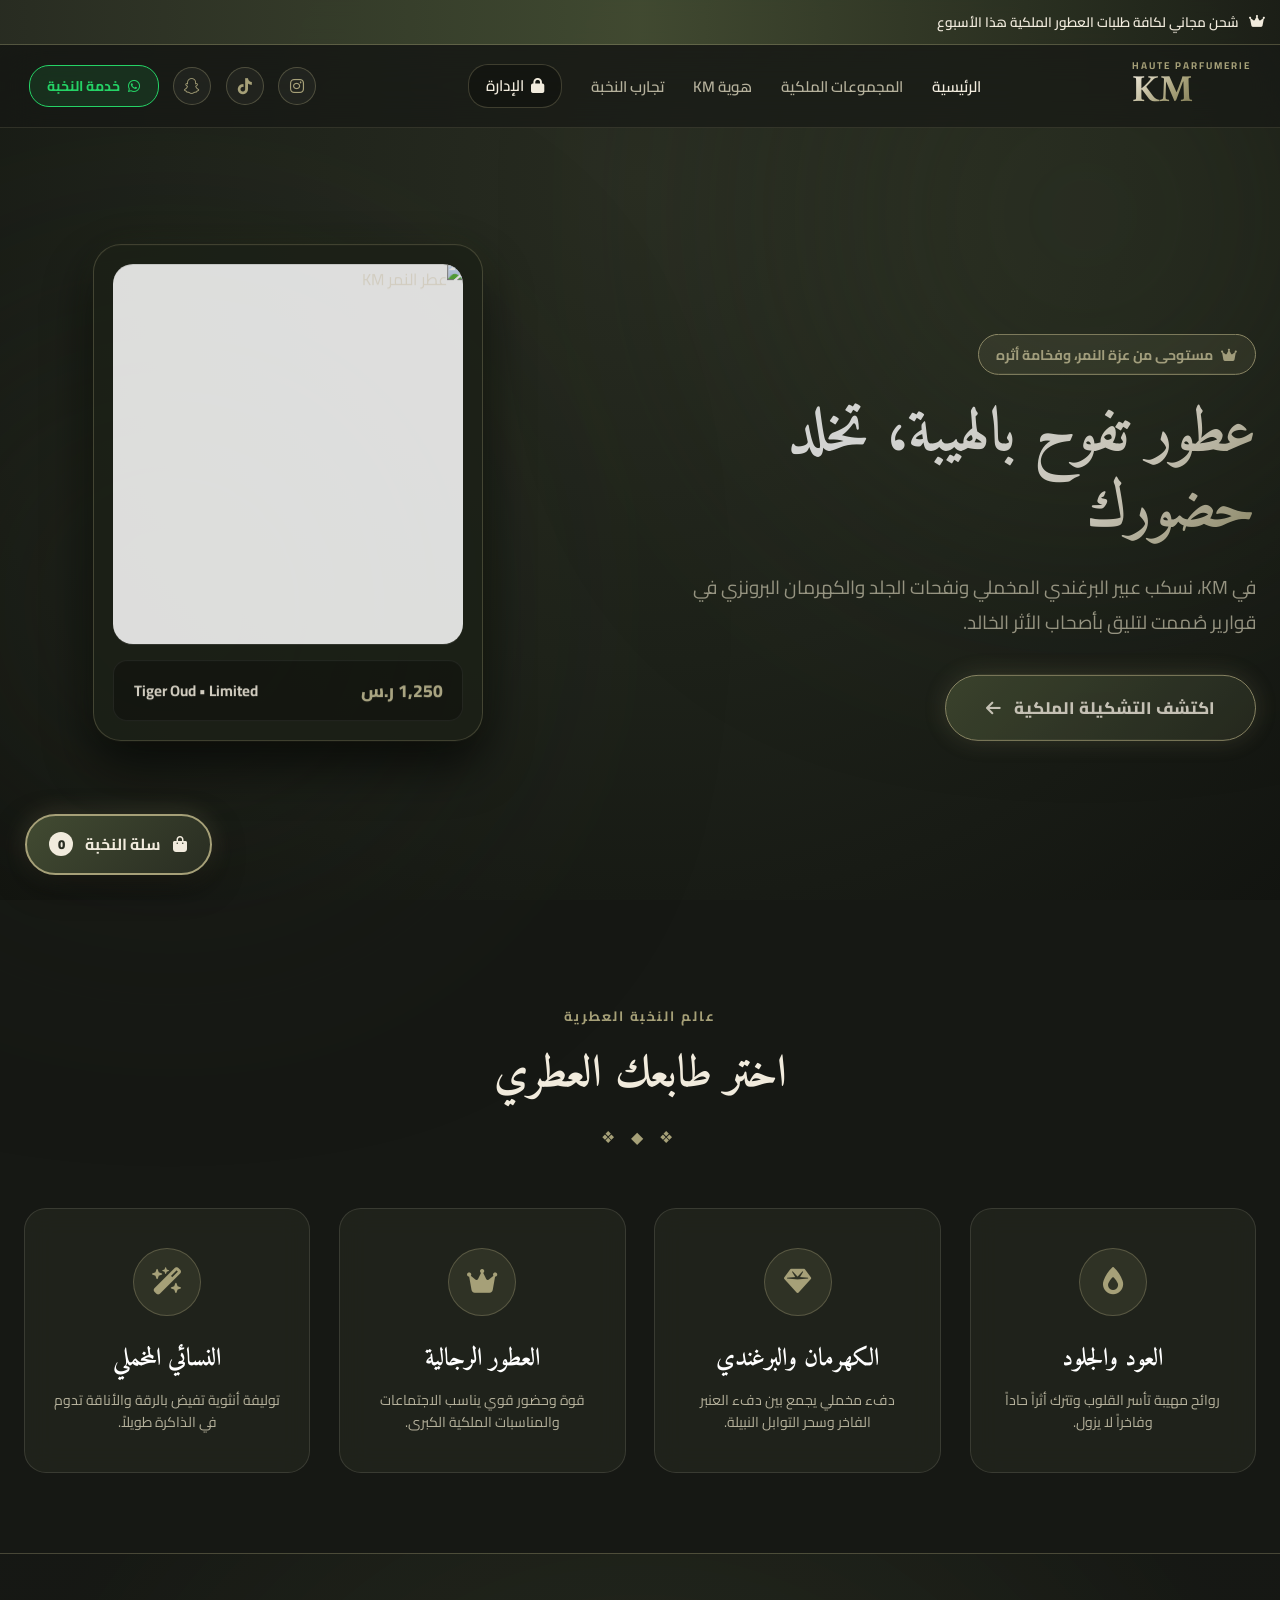
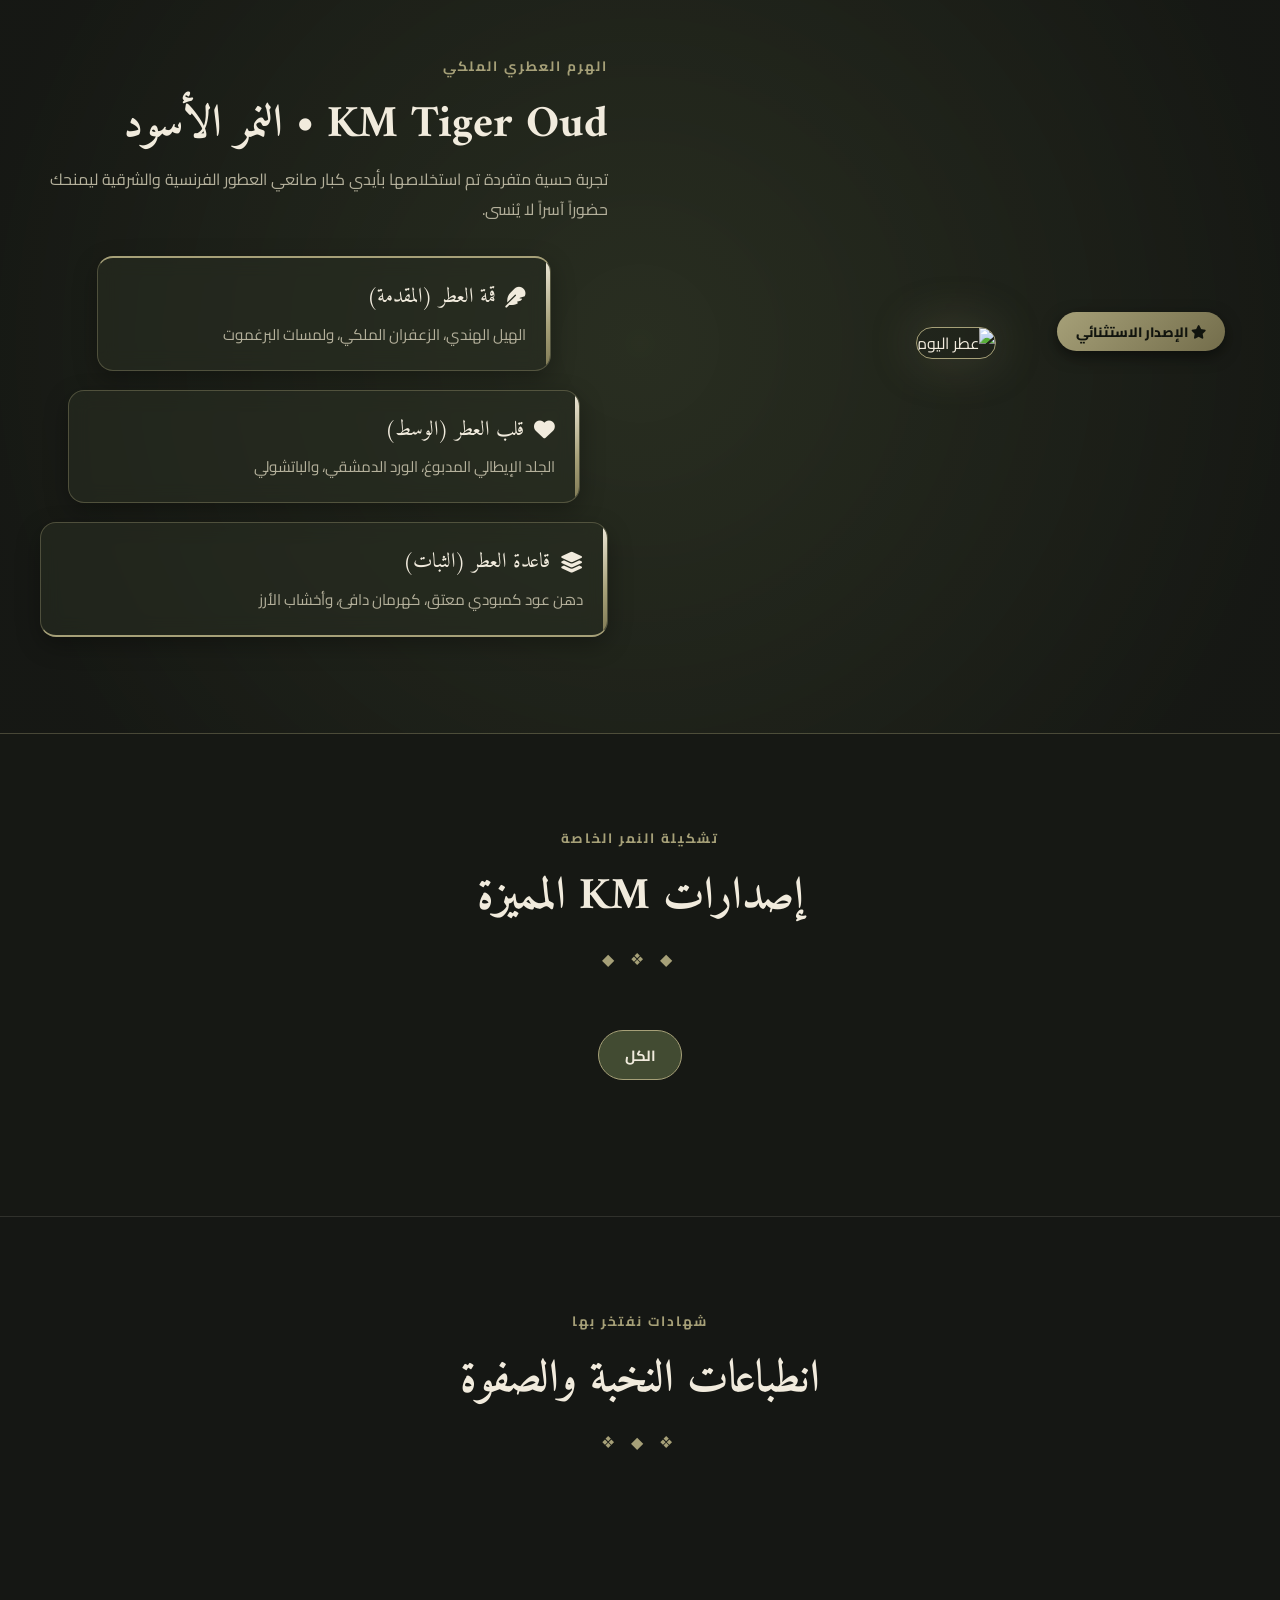
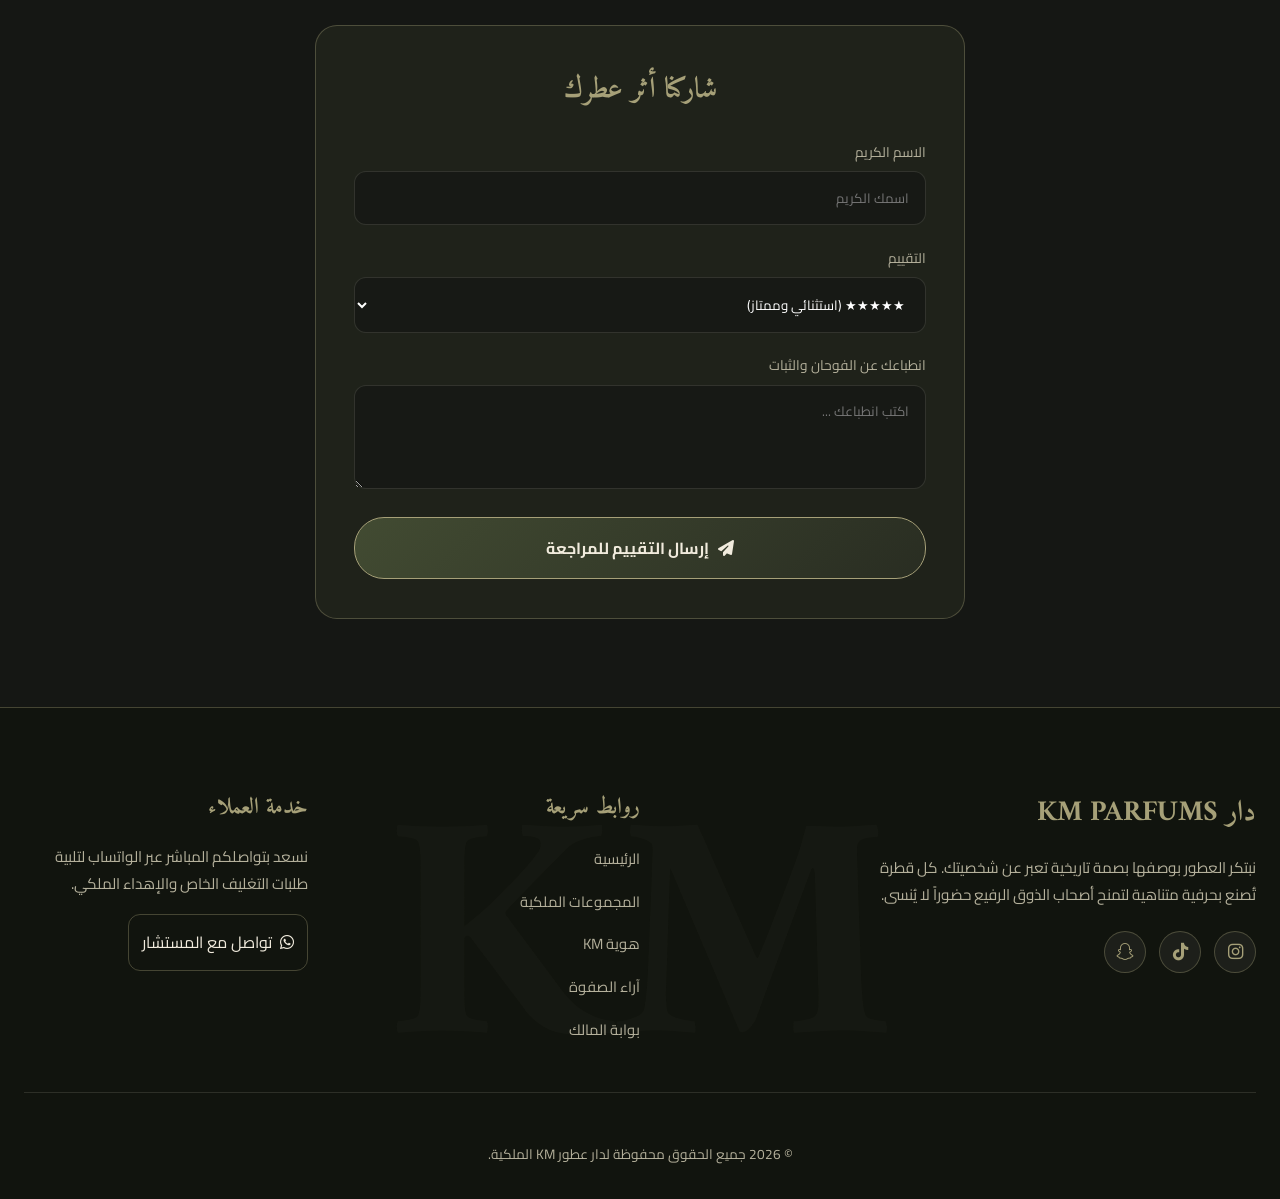
==== commit d8315b0d: "Update index.html" ====
--- a/index.html
+++ b/index.html
@@ -4,8 +4,9 @@
   <meta charset="UTF-8">
   <meta name="viewport" content="width=device-width, initial-scale=1.0">
   <title>KM Parfums | دار العطور الملكية الفاخرة</title>
-  <!-- HERO ANIM: يضيف كلاس يسمح بإخفاء عناصر الهيرو قبل بدء الأنيميشن -->
+  <!-- تفعيل كلاس تمهيد أنيميشن الهيرو -->
   <script>document.documentElement.classList.add('hero-js');</script>
+  
   <!-- خطوط عربية ملكية -->
   <link rel="preconnect" href="https://fonts.googleapis.com">
   <link rel="preconnect" href="https://fonts.gstatic.com" crossorigin>
@@ -15,7 +16,6 @@
   
   <style>
     :root {
-      /* درجات الألوان الملكية */
       --bg-deep: #161814;
       --bg-gradient: radial-gradient(circle at 50% 20%, #292d22 0%, #1e221a 50%, #121410 100%);
       --olive-dark: #292d22;
@@ -25,7 +25,6 @@
       --sand-light: #c2bc95;
       --cream: #f1ebdd;
       --cream-soft: #dfd7c5;
-      
       --bg-card: rgba(41, 45, 34, 0.55);
       --bg-card-inner: rgba(22, 24, 20, 0.75);
       --text: #f1ebdd;
@@ -47,7 +46,6 @@
       min-height: 100vh;
     }
 
-    /* هالات الإضاءة الدافئة العائمة */
     .ambient-glow {
       position: fixed;
       border-radius: 50%;
@@ -59,7 +57,7 @@
     .glow-1 { width: 550px; height: 550px; background: #424b32; top: -60px; right: -80px; }
     .glow-2 { width: 500px; height: 500px; background: #292d22; bottom: 5%; left: -80px; }
 
-    /* 1. الشريط الإعلاني العلوي */
+    /* 1. الشريط الإعلاني والعداد */
     .top-announcement-bar {
       background: linear-gradient(90deg, rgba(41, 45, 34, 0.95), rgba(66, 75, 50, 0.95), rgba(28, 31, 23, 0.95));
       border-bottom: 1px solid var(--border-gold);
@@ -101,7 +99,7 @@
       letter-spacing: 1px;
     }
 
-    /* 2. الهيدر الزجاجي فائق الشفافية */
+    /* 2. الهيدر الفاخر */
     .luxury-header {
       position: sticky;
       top: 0;
@@ -145,6 +143,7 @@
       -webkit-background-clip: text;
       background-clip: text;
       -webkit-text-fill-color: transparent;
+      color: transparent;
     }
 
     .nav-menu {
@@ -160,9 +159,7 @@
       font-weight: 600;
       transition: 0.25s;
     }
-    .nav-menu a:hover, .nav-menu a.active {
-      color: var(--cream);
-    }
+    .nav-menu a:hover, .nav-menu a.active { color: var(--cream); }
     .admin-pill-link {
       border: 1px solid rgba(166, 160, 120, 0.3);
       padding: 0.4rem 1.1rem;
@@ -225,7 +222,7 @@
       box-shadow: 0 0 15px rgba(37, 211, 102, 0.35);
     }
 
-    /* 3. واجهة الهيرو */
+    /* 3. الهيرو ومؤثرات الحركة */
     .hero-section {
       position: relative;
       padding: 4.5rem 1.5rem 6.5rem;
@@ -265,6 +262,7 @@
       -webkit-background-clip: text;
       background-clip: text;
       -webkit-text-fill-color: transparent;
+      color: transparent;
     }
     .hero-desc {
       color: var(--text-muted);
@@ -294,7 +292,6 @@
       background: var(--olive-accent);
     }
 
-    /* إطار الزجاجة الملكية */
     .hero-visual {
       display: flex;
       justify-content: center;
@@ -310,11 +307,6 @@
       box-shadow: 0 25px 50px rgba(0, 0, 0, 0.7), 0 0 40px rgba(66, 75, 50, 0.2);
       transition: transform 0.4s ease, box-shadow 0.4s ease;
     }
-    .bottle-frame-card:hover {
-      transform: translateY(-6px);
-      box-shadow: 0 30px 60px rgba(0, 0, 0, 0.85), 0 0 50px rgba(166, 160, 120, 0.3);
-      border-color: var(--sand-gold);
-    }
     .bottle-inner-window {
       width: 100%;
       height: 380px;
@@ -330,9 +322,6 @@
       display: block;
       transition: transform 0.6s ease;
     }
-    .bottle-frame-card:hover .bottle-inner-window img {
-      transform: scale(1.05);
-    }
     .bottle-bottom-tag {
       margin-top: 1rem;
       background: #131610;
@@ -344,50 +333,46 @@
       align-items: center;
       color: var(--cream);
     }
-    .bottle-bottom-tag .tag-name {
-      font-size: 0.95rem;
-      font-weight: 700;
-    }
-    .bottle-bottom-tag .tag-price {
-      font-size: 1.1rem;
-      font-weight: 800;
-      color: var(--sand-light);
-    }
+    .bottle-bottom-tag .tag-name { font-size: 0.95rem; font-weight: 700; }
+    .bottle-bottom-tag .tag-price { font-size: 1.1rem; font-weight: 800; color: var(--sand-light); }
+
+    /* Keyframes الخاصة بأنيميشن الهيرو */
+    .hero-js:not(.hero-go) .hero-tag,
+    .hero-js:not(.hero-go) .hero-title,
+    .hero-js:not(.hero-go) .hero-desc,
+    .hero-js:not(.hero-go) .hero-btns,
+    .hero-js:not(.hero-go) .bottle-frame-card { opacity: 0; }
+    
+    @keyframes heroFadeSlide { from { opacity: 0; transform: translateY(42px); } to { opacity: 1; transform: translateY(0); } }
+    @keyframes heroTitleReveal { from { opacity: 0; transform: translateY(56px); filter: blur(14px); } to { opacity: 1; transform: translateY(0); filter: blur(0); } }
+    @keyframes heroTagReveal { from { opacity: 0; transform: translateY(-18px) scale(0.92); } to { opacity: 1; transform: translateY(0) scale(1); } }
+    @keyframes heroFrameIn { from { opacity: 0; transform: translateY(70px) scale(0.93); } to { opacity: 1; transform: translateY(0) scale(1); } }
+    @keyframes heroWindowReveal { from { clip-path: inset(0 0 100% 0 round 20px); } to { clip-path: inset(0 0 0 0 round 20px); } }
+    @keyframes heroImageSettle { from { transform: scale(1.3); } to { transform: scale(1); } }
+    @keyframes heroLightSweep { from { transform: translateX(-130%) skewX(-18deg); opacity: 0; } 20% { opacity: 1; } to { transform: translateX(260%) skewX(-18deg); opacity: 0; } }
+
+    .hero-go .hero-tag { animation: heroTagReveal 0.9s cubic-bezier(0.22, 1, 0.36, 1) 0.15s backwards; }
+    .hero-go .hero-title { animation: heroTitleReveal 1.4s cubic-bezier(0.22, 1, 0.36, 1) 0.35s backwards; }
+    .hero-go .hero-desc { animation: heroFadeSlide 1.1s cubic-bezier(0.22, 1, 0.36, 1) 0.75s backwards; }
+    .hero-go .hero-btns { animation: heroFadeSlide 1.1s cubic-bezier(0.22, 1, 0.36, 1) 1s backwards; }
+    .hero-go .bottle-frame-card { animation: heroFrameIn 1.5s cubic-bezier(0.22, 1, 0.36, 1) 0.4s backwards; }
+    .hero-go .bottle-inner-window { animation: heroWindowReveal 1.6s cubic-bezier(0.77, 0, 0.175, 1) 0.7s backwards; }
+    .hero-go .bottle-inner-window img { animation: heroImageSettle 2.2s cubic-bezier(0.22, 1, 0.36, 1) 0.7s backwards; }
+    .hero-go .bottle-bottom-tag { animation: heroFadeSlide 1s cubic-bezier(0.22, 1, 0.36, 1) 1.5s backwards; }
+    .bottle-inner-window::after {
+      content: ""; position: absolute; top: 0; left: 0; width: 45%; height: 100%;
+      background: linear-gradient(100deg, transparent 0%, rgba(241, 235, 221, 0.35) 50%, transparent 100%);
+      pointer-events: none; opacity: 0;
+    }
+    .hero-go .bottle-inner-window::after { animation: heroLightSweep 1.8s ease-in-out 1.9s 1 both; }
 
     /* 4. استكشاف الأذواق */
-    .categories-curated {
-      padding: 5rem 1.5rem;
-      max-width: 1300px;
-      margin: 0 auto;
-    }
-    .section-title-wrap {
-      text-align: center;
-      margin-bottom: 3.5rem;
-    }
-    .section-sub {
-      color: var(--sand-gold);
-      font-size: 0.85rem;
-      font-weight: 700;
-      letter-spacing: 2px;
-      text-transform: uppercase;
-    }
-    .section-head {
-      font-family: 'Amiri', serif;
-      font-size: 2.8rem;
-      color: var(--cream);
-      margin-top: 0.4rem;
-    }
-    .ornament-div {
-      color: var(--sand-gold);
-      font-size: 1rem;
-      margin-top: 0.5rem;
-      letter-spacing: 6px;
-    }
-    .taste-cards-grid {
-      display: grid;
-      grid-template-columns: repeat(auto-fit, minmax(260px, 1fr));
-      gap: 1.8rem;
-    }
+    .categories-curated { padding: 5rem 1.5rem; max-width: 1300px; margin: 0 auto; }
+    .section-title-wrap { text-align: center; margin-bottom: 3.5rem; }
+    .section-sub { color: var(--sand-gold); font-size: 0.85rem; font-weight: 700; letter-spacing: 2px; text-transform: uppercase; }
+    .section-head { font-family: 'Amiri', serif; font-size: 2.8rem; color: var(--cream); margin-top: 0.4rem; }
+    .ornament-div { color: var(--sand-gold); font-size: 1rem; margin-top: 0.5rem; letter-spacing: 6px; }
+    .taste-cards-grid { display: grid; grid-template-columns: repeat(auto-fit, minmax(260px, 1fr)); gap: 1.8rem; }
     .taste-card {
       background: var(--bg-card);
       border: 1px solid var(--border-soft);
@@ -418,41 +403,19 @@
       color: var(--sand-gold);
       transition: 0.3s;
     }
-    .taste-card:hover .taste-icon {
-      background: var(--sand-gold);
-      color: #161814;
-    }
-    .taste-title {
-      font-family: 'Amiri', serif;
-      font-size: 1.55rem;
-      color: #fff;
-      margin-bottom: 0.5rem;
-    }
-    .taste-desc {
-      font-size: 0.88rem;
-      color: var(--text-muted);
-      line-height: 1.6;
-    }
-
-    /* 5. قسم النوتات العطرية الهرمية */
+    .taste-card:hover .taste-icon { background: var(--sand-gold); color: #161814; }
+    .taste-title { font-family: 'Amiri', serif; font-size: 1.55rem; color: #fff; margin-bottom: 0.5rem; }
+    .taste-desc { font-size: 0.88rem; color: var(--text-muted); line-height: 1.6; }
+
+    /* 5. النوتات العطرية */
     .olfactory-section {
       background: radial-gradient(circle at center, rgba(66, 75, 50, 0.45) 0%, rgba(22, 24, 20, 0.9) 90%);
       padding: 6rem 1.5rem;
       border-top: 1px solid var(--border-gold);
       border-bottom: 1px solid var(--border-gold);
     }
-    .olfactory-container {
-      max-width: 1200px;
-      margin: 0 auto;
-      display: grid;
-      grid-template-columns: 1fr 1fr;
-      align-items: center;
-      gap: 4rem;
-    }
-    .olfactory-bottle-wrap {
-      text-align: center;
-      position: relative;
-    }
+    .olfactory-container { max-width: 1200px; margin: 0 auto; display: grid; grid-template-columns: 1fr 1fr; align-items: center; gap: 4rem; }
+    .olfactory-bottle-wrap { text-align: center; position: relative; }
     .featured-badge-today {
       position: absolute;
       top: -15px;
@@ -466,20 +429,9 @@
       box-shadow: 0 5px 15px rgba(0,0,0,0.5);
       z-index: 3;
     }
-    .olfactory-img {
-      max-width: 80%;
-      border-radius: 24px;
-      border: 1px solid var(--sand-gold);
-      box-shadow: 0 0 50px rgba(166, 160, 120, 0.25);
-    }
-
-    .pyramid-levels {
-      display: flex;
-      flex-direction: column;
-      align-items: center;
-      gap: 1.2rem;
-      width: 100%;
-    }
+    .olfactory-img { max-width: 80%; border-radius: 24px; border: 1px solid var(--sand-gold); box-shadow: 0 0 50px rgba(166, 160, 120, 0.25); }
+
+    .pyramid-levels { display: flex; flex-direction: column; align-items: center; gap: 1.2rem; width: 100%; }
     .pyramid-level {
       background: rgba(41, 45, 34, 0.6);
       border: 1px solid var(--border-gold);
@@ -491,52 +443,16 @@
       box-shadow: 0 8px 25px rgba(0, 0, 0, 0.3);
       backdrop-filter: blur(10px);
     }
-    .pyramid-level::before {
-      content: "";
-      position: absolute;
-      top: 0;
-      right: 0;
-      width: 4px;
-      height: 100%;
-      background: var(--gold-gradient);
-    }
+    .pyramid-level::before { content: ""; position: absolute; top: 0; right: 0; width: 4px; height: 100%; background: var(--gold-gradient); }
     .pyramid-top { width: 80%; border-top: 2px solid var(--sand-gold); }
     .pyramid-heart { width: 90%; }
     .pyramid-base { width: 100%; border-bottom: 2px solid var(--sand-gold); }
-    
-    .pyramid-level:hover {
-      background: rgba(66, 75, 50, 0.5);
-      border-color: var(--sand-light);
-      transform: scale(1.02);
-      box-shadow: 0 12px 30px rgba(166, 160, 120, 0.25);
-    }
-    .level-title {
-      font-family: 'Amiri', serif;
-      font-size: 1.3rem;
-      color: var(--cream);
-      display: flex;
-      align-items: center;
-      gap: 0.6rem;
-      margin-bottom: 0.3rem;
-    }
-    .level-notes {
-      font-size: 0.95rem;
-      color: var(--text-muted);
-    }
-
-    /* 6. شبكة المنتجات (لابتوب / الوضع الطبيعي) */
-    .products-section {
-      padding: 5.5rem 1.5rem;
-      max-width: 1300px;
-      margin: 0 auto;
-    }
-    .filters-bar {
-      display: flex;
-      justify-content: center;
-      gap: 0.8rem;
-      margin-bottom: 3rem;
-      flex-wrap: wrap;
-    }
+    .level-title { font-family: 'Amiri', serif; font-size: 1.3rem; color: var(--cream); display: flex; align-items: center; gap: 0.6rem; margin-bottom: 0.3rem; }
+    .level-notes { font-size: 0.95rem; color: var(--text-muted); }
+
+    /* 6. شبكة المنتجات */
+    .products-section { padding: 5.5rem 1.5rem; max-width: 1300px; margin: 0 auto; }
+    .filters-bar { display: flex; justify-content: center; gap: 0.8rem; margin-bottom: 3rem; flex-wrap: wrap; }
     .filter-btn {
       background: var(--bg-card);
       border: 1px solid var(--border-soft);
@@ -549,16 +465,8 @@
       cursor: pointer;
       transition: 0.25s;
     }
-    .filter-btn:hover, .filter-btn.active {
-      background: var(--olive-deep);
-      color: var(--cream);
-      border-color: var(--sand-gold);
-    }
-    .products-grid {
-      display: grid;
-      grid-template-columns: repeat(auto-fill, minmax(285px, 1fr));
-      gap: 2.2rem;
-    }
+    .filter-btn:hover, .filter-btn.active { background: var(--olive-deep); color: var(--cream); border-color: var(--sand-gold); }
+    .products-grid { display: grid; grid-template-columns: repeat(auto-fill, minmax(285px, 1fr)); gap: 2.2rem; }
 
     .product-card {
       background: var(--bg-card);
@@ -572,11 +480,7 @@
       box-shadow: 0 10px 30px rgba(0,0,0,0.4);
       backdrop-filter: blur(10px);
     }
-    .product-card:hover {
-      border-color: var(--sand-gold);
-      transform: translateY(-8px);
-      box-shadow: 0 20px 45px rgba(166, 160, 120, 0.2);
-    }
+    .product-card:hover { border-color: var(--sand-gold); transform: translateY(-8px); box-shadow: 0 20px 45px rgba(166, 160, 120, 0.2); }
     .product-badge-float {
       position: absolute;
       top: 1rem;
@@ -590,83 +494,35 @@
       font-weight: 800;
       z-index: 2;
     }
-    .product-img-wrap {
-      width: 100%;
-      height: 300px;
-      overflow: hidden;
-      background: #11140e;
-    }
-    .product-img-wrap img {
-      width: 100%;
-      height: 100%;
-      object-fit: cover;
-      transition: transform 0.6s ease;
-    }
-    .product-card:hover .product-img-wrap img {
-      transform: scale(1.08);
-    }
-    .product-info {
-      padding: 1.6rem;
-      display: flex;
-      flex-direction: column;
-      flex-grow: 1;
-    }
-    .product-cat {
-      font-size: 0.78rem;
-      color: var(--sand-gold);
-      font-weight: 700;
-      margin-bottom: 0.3rem;
-    }
-    .product-name {
-      font-family: 'Amiri', serif;
-      font-size: 1.45rem;
-      color: #fff;
-      margin-bottom: 0.5rem;
-    }
+    .product-img-wrap { width: 100%; height: 300px; overflow: hidden; background: #11140e; }
+    .product-img-wrap img { width: 100%; height: 100%; object-fit: cover; transition: transform 0.6s ease; }
+    .product-info { padding: 1.6rem; display: flex; flex-direction: column; flex-grow: 1; }
+    .product-cat { font-size: 0.78rem; color: var(--sand-gold); font-weight: 700; margin-bottom: 0.3rem; }
+    .product-name { font-family: 'Amiri', serif; font-size: 1.45rem; color: #fff; margin-bottom: 0.5rem; }
     .product-notes {
-      font-size: 0.84rem;
+      font-size: 0.88rem;
       color: var(--text-muted);
-      line-height: 1.5;
-      margin-bottom: 0.9rem;
+      line-height: 1.6;
+      margin-bottom: 1.2rem;
       display: -webkit-box;
       -webkit-line-clamp: 2;
       line-clamp: 2;
       -webkit-box-orient: vertical;
       overflow: hidden;
     }
-
-    .price-row {
-      display: flex;
-      align-items: baseline;
-      gap: 0.6rem;
-      margin-bottom: 1.1rem;
-      margin-top: auto;
-    }
-    .price-current {
-      font-size: 1.55rem;
-      font-weight: 900;
-      color: var(--sand-light);
-    }
-    .price-old {
-      font-size: 0.95rem;
-      color: #888;
-      text-decoration: line-through;
-    }
-
-    .card-actions-row {
-      display: flex;
-      gap: 0.6rem;
-      align-items: center;
-    }
+    .price-row { display: flex; align-items: baseline; gap: 0.6rem; margin-bottom: 1.2rem; margin-top: auto; }
+    .price-current { font-size: 1.55rem; font-weight: 900; color: var(--sand-light); }
+    .price-old { font-size: 0.95rem; color: #888; text-decoration: line-through; }
+    .card-actions-row { display: flex; gap: 0.6rem; align-items: center; }
     .btn-add-cart {
       flex: 1;
       background: linear-gradient(135deg, #292d22, #424b32);
       border: 1px solid var(--border-gold);
       color: var(--cream);
-      padding: 0.8rem;
+      padding: 0.85rem;
       border-radius: 12px;
       font-family: inherit;
-      font-size: 0.9rem;
+      font-size: 0.92rem;
       font-weight: 700;
       cursor: pointer;
       display: flex;
@@ -675,24 +531,26 @@
       gap: 0.5rem;
       transition: 0.25s;
     }
-    .btn-add-cart:hover {
-      background: var(--olive-accent);
-      border-color: var(--sand-gold);
-      color: #fff;
-      box-shadow: 0 0 15px rgba(166, 160, 120, 0.35);
-    }
-    
-
-    /* 7. قسم آراء العملاء */
-    .reviews-section {
-      padding: 5.5rem 1.5rem;
-      background: rgba(22, 24, 20, 0.7);
-      border-top: 1px solid var(--border-soft);
-    }
-    .reviews-container {
-      max-width: 1300px;
-      margin: 0 auto;
-    }
+    .btn-add-cart:hover { background: var(--olive-accent); border-color: var(--sand-gold); color: #fff; box-shadow: 0 0 15px rgba(166, 160, 120, 0.35); }
+    .btn-share-perfume {
+      background: rgba(255, 255, 255, 0.05);
+      border: 1px solid var(--border-soft);
+      color: var(--cream);
+      width: 44px;
+      height: 44px;
+      border-radius: 12px;
+      display: flex;
+      align-items: center;
+      justify-content: center;
+      cursor: pointer;
+      transition: 0.25s;
+      font-size: 0.95rem;
+      flex-shrink: 0;
+    }
+
+    /* 7. التقييمات */
+    .reviews-section { padding: 5.5rem 1.5rem; background: rgba(22, 24, 20, 0.7); border-top: 1px solid var(--border-soft); }
+    .reviews-container { max-width: 1300px; margin: 0 auto; }
     .reviews-slider-track {
       display: flex;
       gap: 1.5rem;
@@ -713,31 +571,11 @@
       flex-direction: column;
       position: relative;
     }
-    .review-bubble.pinned {
-      border-color: var(--sand-gold);
-      box-shadow: 0 0 20px rgba(166, 160, 120, 0.2);
-    }
-    .review-bubble-header {
-      display: flex;
-      justify-content: space-between;
-      align-items: center;
-      margin-bottom: 0.8rem;
-    }
-    .review-author {
-      font-weight: 700;
-      color: #fff;
-    }
-    .review-stars {
-      color: var(--sand-gold);
-      font-size: 0.88rem;
-    }
-    .review-text {
-      color: #dcd7ca;
-      font-size: 0.94rem;
-      line-height: 1.7;
-      margin-bottom: 1rem;
-      font-style: italic;
-    }
+    .review-bubble.pinned { border-color: var(--sand-gold); box-shadow: 0 0 20px rgba(166, 160, 120, 0.2); }
+    .review-bubble-header { display: flex; justify-content: space-between; align-items: center; margin-bottom: 0.8rem; }
+    .review-author { font-weight: 700; color: #fff; }
+    .review-stars { color: var(--sand-gold); font-size: 0.88rem; }
+    .review-text { color: #dcd7ca; font-size: 0.94rem; line-height: 1.7; margin-bottom: 1rem; font-style: italic; }
     .admin-reply-box {
       margin-top: auto;
       padding: 0.85rem;
@@ -748,30 +586,10 @@
       color: var(--cream);
     }
 
-    .submit-review-box {
-      max-width: 650px;
-      margin: 4rem auto 0;
-      background: var(--bg-card);
-      border: 1px solid var(--border-gold);
-      border-radius: 22px;
-      padding: 2.4rem;
-    }
-    .submit-review-box h4 {
-      font-family: 'Amiri', serif;
-      font-size: 1.8rem;
-      color: var(--sand-gold);
-      text-align: center;
-      margin-bottom: 1.5rem;
-    }
-    .form-group-rev {
-      margin-bottom: 1.2rem;
-    }
-    .form-group-rev label {
-      display: block;
-      margin-bottom: 0.4rem;
-      font-size: 0.86rem;
-      color: var(--text-muted);
-    }
+    .submit-review-box { max-width: 650px; margin: 4rem auto 0; background: var(--bg-card); border: 1px solid var(--border-gold); border-radius: 22px; padding: 2.4rem; }
+    .submit-review-box h4 { font-family: 'Amiri', serif; font-size: 1.8rem; color: var(--sand-gold); text-align: center; margin-bottom: 1.5rem; }
+    .form-group-rev { margin-bottom: 1.2rem; }
+    .form-group-rev label { display: block; margin-bottom: 0.4rem; font-size: 0.86rem; color: var(--text-muted); }
     .form-group-rev input, .form-group-rev select, .form-group-rev textarea {
       width: 100%;
       background: var(--bg-card-inner);
@@ -782,43 +600,26 @@
       font-family: inherit;
       outline: none;
     }
-    .form-group-rev input:focus, .form-group-rev select:focus, .form-group-rev textarea:focus {
-      border-color: var(--sand-gold);
-    }
-
     .submit-review-box button[type="submit"] {
       width: 100%;
-      background: linear-gradient(135deg, #424b32 0%, #292d22 100%) !important;
-      border: 1px solid var(--sand-gold) !important;
-      color: var(--cream) !important;
-      padding: 0.95rem 1.5rem !important;
-      border-radius: 30px !important;
-      font-family: inherit !important;
-      font-size: 1rem !important;
-      font-weight: 700 !important;
-      cursor: pointer !important;
-      display: flex !important;
-      align-items: center !important;
-      justify-content: center !important;
-      gap: 0.6rem !important;
-      transition: all 0.3s ease !important;
-      box-shadow: 0 6px 20px rgba(0, 0, 0, 0.4) !important;
-    }
-    .submit-review-box button[type="submit"]:hover {
-      background: linear-gradient(135deg, #556041 0%, #363b2c 100%) !important;
-      border-color: var(--cream) !important;
-      transform: translateY(-2px) !important;
-      box-shadow: 0 10px 25px rgba(166, 160, 120, 0.3) !important;
-    }
-
-    /* 8. تذييل الصفحة الفاخر */
-    .luxury-footer {
-      background: #11140e;
-      border-top: 1px solid var(--border-gold);
-      padding: 5rem 1.5rem 2rem;
-      position: relative;
-      overflow: hidden;
-    }
+      background: linear-gradient(135deg, #424b32 0%, #292d22 100%);
+      border: 1px solid var(--sand-gold);
+      color: var(--cream);
+      padding: 0.95rem 1.5rem;
+      border-radius: 30px;
+      font-family: inherit;
+      font-size: 1rem;
+      font-weight: 700;
+      cursor: pointer;
+      display: flex;
+      align-items: center;
+      justify-content: center;
+      gap: 0.6rem;
+      transition: all 0.3s ease;
+    }
+
+    /* 8. الفوتر */
+    .luxury-footer { background: #11140e; border-top: 1px solid var(--border-gold); padding: 5rem 1.5rem 2rem; position: relative; overflow: hidden; }
     .footer-watermark {
       position: absolute;
       top: 50%;
@@ -831,48 +632,12 @@
       z-index: 0;
       font-weight: 700;
     }
-    .footer-content {
-      max-width: 1300px;
-      margin: 0 auto;
-      display: grid;
-      grid-template-columns: 2fr 1fr 1fr;
-      gap: 3rem;
-      position: relative;
-      z-index: 1;
-    }
-    .footer-col h3 {
-      font-family: 'Amiri', serif;
-      color: var(--sand-gold);
-      font-size: 1.8rem;
-      margin-bottom: 1rem;
-    }
-    .footer-col p {
-      color: var(--text-muted);
-      font-size: 0.95rem;
-      line-height: 1.8;
-      max-width: 380px;
-    }
-    .footer-links-list {
-      list-style: none;
-      display: flex;
-      flex-direction: column;
-      gap: 0.8rem;
-    }
-    .footer-links-list a {
-      color: var(--text-muted);
-      text-decoration: none;
-      transition: 0.2s;
-      font-size: 0.92rem;
-    }
-    .footer-links-list a:hover {
-      color: var(--sand-gold);
-      padding-right: 5px;
-    }
-    .footer-social-icons {
-      display: flex;
-      gap: 0.8rem;
-      margin-top: 1.4rem;
-    }
+    .footer-content { max-width: 1300px; margin: 0 auto; display: grid; grid-template-columns: 2fr 1fr 1fr; gap: 3rem; position: relative; z-index: 1; }
+    .footer-col h3 { font-family: 'Amiri', serif; color: var(--sand-gold); font-size: 1.8rem; margin-bottom: 1rem; }
+    .footer-col p { color: var(--text-muted); font-size: 0.95rem; line-height: 1.8; max-width: 380px; }
+    .footer-links-list { list-style: none; display: flex; flex-direction: column; gap: 0.8rem; }
+    .footer-links-list a { color: var(--text-muted); text-decoration: none; transition: 0.2s; font-size: 0.92rem; }
+    .footer-social-icons { display: flex; gap: 0.8rem; margin-top: 1.4rem; }
     .footer-social-icons a {
       width: 42px;
       height: 42px;
@@ -887,50 +652,9 @@
       transition: 0.3s;
       font-size: 1.1rem;
     }
-    .footer-social-icons a:hover {
-      background: var(--olive-deep);
-      color: #fff;
-      transform: translateY(-4px);
-    }
-    .footer-bottom {
-      text-align: center;
-      padding-top: 3rem;
-      margin-top: 3rem;
-      border-top: 1px solid var(--border-soft);
-      font-size: 0.85rem;
-      color: var(--text-muted);
-      position: relative;
-      z-index: 1;
-    }
-
-    #footerWhatsAppBtn.btn-order-wa {
-      width: 100% !important;
-      background: linear-gradient(135deg, #292d22 0%, #424b32 100%) !important;
-      border: 1px solid var(--border-gold) !important;
-      color: var(--cream) !important;
-      padding: 0.9rem !important;
-      border-radius: 12px !important;
-      font-family: inherit !important;
-      font-size: 0.95rem !important;
-      font-weight: 700 !important;
-      cursor: pointer !important;
-      display: flex !important;
-      align-items: center !important;
-      justify-content: center !important;
-      gap: 0.6rem !important;
-      text-decoration: none !important;
-      transition: all 0.3s ease !important;
-      box-shadow: 0 4px 15px rgba(0, 0, 0, 0.3) !important;
-    }
-    #footerWhatsAppBtn.btn-order-wa:hover {
-      background: linear-gradient(135deg, #424b32 0%, #556041 100%) !important;
-      border-color: var(--sand-light) !important;
-      color: #fff !important;
-      transform: translateY(-2px) !important;
-      box-shadow: 0 6px 20px rgba(166, 160, 120, 0.3) !important;
-    }
-
-    /* 9. سلة المشتريات العائمة ودرج السلة */
+    .footer-bottom { text-align: center; padding-top: 3rem; margin-top: 3rem; border-top: 1px solid var(--border-soft); font-size: 0.85rem; color: var(--text-muted); position: relative; z-index: 1; }
+
+    /* 9. السلة العائمة */
     .floating-cart-btn {
       position: fixed;
       bottom: 25px;
@@ -948,11 +672,6 @@
       z-index: 999;
       transition: all 0.3s cubic-bezier(0.175, 0.885, 0.32, 1.275);
     }
-    .floating-cart-btn:hover {
-      transform: translateY(-4px) scale(1.03);
-      box-shadow: 0 14px 40px rgba(166, 160, 120, 0.45);
-      background: var(--olive-accent);
-    }
     .cart-badge-count {
       background: var(--cream);
       color: #292d22;
@@ -966,20 +685,8 @@
       font-size: 0.82rem;
     }
 
-    .cart-drawer-overlay {
-      position: fixed;
-      inset: 0;
-      background: rgba(0, 0, 0, 0.8);
-      backdrop-filter: blur(8px);
-      z-index: 2000;
-      opacity: 0;
-      visibility: hidden;
-      transition: 0.3s ease;
-    }
-    .cart-drawer-overlay.active {
-      opacity: 1;
-      visibility: visible;
-    }
+    .cart-drawer-overlay { position: fixed; inset: 0; background: rgba(0, 0, 0, 0.8); backdrop-filter: blur(8px); z-index: 2000; opacity: 0; visibility: hidden; transition: 0.3s ease; }
+    .cart-drawer-overlay.active { opacity: 1; visibility: visible; }
     .cart-drawer {
       position: fixed;
       top: 0;
@@ -994,131 +701,22 @@
       transition: transform 0.35s ease;
       display: flex;
       flex-direction: column;
-      box-shadow: 20px 0 50px rgba(0, 0, 0, 0.8);
-    }
-    .cart-drawer.active {
-      transform: translateX(0);
-    }
-    .cart-drawer-header {
-      padding: 1.5rem;
-      border-bottom: 1px solid var(--border-gold);
-      display: flex;
-      justify-content: space-between;
-      align-items: center;
-      background: rgba(0, 0, 0, 0.3);
-    }
-    .cart-drawer-header h3 {
-      font-family: 'Amiri', serif;
-      font-size: 1.6rem;
-      color: var(--cream);
-      display: flex;
-      align-items: center;
-      gap: 0.6rem;
-    }
-    .btn-close-cart {
-      background: none;
-      border: none;
-      color: var(--text-muted);
-      font-size: 1.4rem;
-      cursor: pointer;
-      transition: 0.2s;
-    }
-    .btn-close-cart:hover {
-      color: var(--sand-gold);
-    }
-    .cart-items-body {
-      flex: 1;
-      overflow-y: auto;
-      padding: 1.2rem;
-      display: flex;
-      flex-direction: column;
-      gap: 1rem;
-    }
-    .cart-item-card {
-      background: var(--bg-card);
-      border: 1px solid var(--border-soft);
-      border-radius: 14px;
-      padding: 0.8rem;
-      display: flex;
-      gap: 0.9rem;
-      align-items: center;
-    }
-    .cart-item-img {
-      width: 60px;
-      height: 60px;
-      border-radius: 10px;
-      object-fit: cover;
-      border: 1px solid var(--border-gold);
-    }
-    .cart-item-info {
-      flex: 1;
-    }
-    .cart-item-title {
-      font-size: 0.95rem;
-      font-weight: 700;
-      color: #fff;
-    }
-    .cart-item-price {
-      color: var(--sand-light);
-      font-weight: 800;
-      font-size: 0.92rem;
-      margin-top: 2px;
-    }
-    .cart-item-qty {
-      display: flex;
-      align-items: center;
-      gap: 0.5rem;
-      margin-top: 0.4rem;
-    }
-    .btn-qty {
-      background: rgba(255, 255, 255, 0.1);
-      border: 1px solid var(--border-soft);
-      color: #fff;
-      width: 25px;
-      height: 25px;
-      border-radius: 6px;
-      display: flex;
-      align-items: center;
-      justify-content: center;
-      cursor: pointer;
-      font-size: 0.85rem;
-    }
-    .btn-qty:hover {
-      background: var(--olive-deep);
-    }
-    .cart-item-remove {
-      color: #ff6b6b;
-      background: none;
-      border: none;
-      cursor: pointer;
-      font-size: 1rem;
-      padding: 0.4rem;
-    }
-    .cart-drawer-footer {
-      border-top: 1px solid var(--border-gold);
-      padding: 1.5rem;
-      background: #12150e;
-    }
-    .summary-row {
-      display: flex;
-      justify-content: space-between;
-      align-items: center;
-      margin-bottom: 0.5rem;
-      font-size: 0.9rem;
-      color: var(--text-muted);
-    }
-    .summary-row.total-row {
-      font-size: 1.25rem;
-      font-weight: 800;
-      color: var(--cream);
-      margin-top: 0.8rem;
-      padding-top: 0.8rem;
-      border-top: 1px dashed rgba(166, 160, 120, 0.35);
-    }
-    .summary-save {
-      color: #25d366;
-      font-weight: 700;
-    }
+    }
+    .cart-drawer.active { transform: translateX(0); }
+    .cart-drawer-header { padding: 1.5rem; border-bottom: 1px solid var(--border-gold); display: flex; justify-content: space-between; align-items: center; background: rgba(0, 0, 0, 0.3); }
+    .btn-close-cart { background: none; border: none; color: var(--text-muted); font-size: 1.4rem; cursor: pointer; }
+    .cart-items-body { flex: 1; overflow-y: auto; padding: 1.2rem; display: flex; flex-direction: column; gap: 1rem; }
+    .cart-item-card { background: var(--bg-card); border: 1px solid var(--border-soft); border-radius: 14px; padding: 0.8rem; display: flex; gap: 0.9rem; align-items: center; }
+    .cart-item-img { width: 60px; height: 60px; border-radius: 10px; object-fit: cover; }
+    .cart-item-info { flex: 1; }
+    .cart-item-title { font-size: 0.95rem; font-weight: 700; color: #fff; }
+    .cart-item-price { color: var(--sand-light); font-weight: 800; font-size: 0.92rem; }
+    .cart-item-qty { display: flex; align-items: center; gap: 0.5rem; margin-top: 0.4rem; }
+    .btn-qty { background: rgba(255, 255, 255, 0.1); border: 1px solid var(--border-soft); color: #fff; width: 25px; height: 25px; border-radius: 6px; cursor: pointer; }
+    .cart-item-remove { color: #ff6b6b; background: none; border: none; cursor: pointer; font-size: 1rem; }
+    .cart-drawer-footer { border-top: 1px solid var(--border-gold); padding: 1.5rem; background: #12150e; }
+    .summary-row { display: flex; justify-content: space-between; align-items: center; margin-bottom: 0.5rem; font-size: 0.9rem; color: var(--text-muted); }
+    .summary-row.total-row { font-size: 1.25rem; font-weight: 800; color: var(--cream); margin-top: 0.8rem; padding-top: 0.8rem; border-top: 1px dashed rgba(166, 160, 120, 0.35); }
     .btn-checkout-cart {
       width: 100%;
       background: linear-gradient(135deg, #1fa855, #128c7e);
@@ -1126,8 +724,6 @@
       color: #fff;
       padding: 0.95rem;
       border-radius: 14px;
-      font-family: inherit;
-      font-size: 1rem;
       font-weight: 800;
       cursor: pointer;
       display: flex;
@@ -1135,13 +731,6 @@
       justify-content: center;
       gap: 0.6rem;
       margin-top: 1.2rem;
-      box-shadow: 0 5px 20px rgba(37, 211, 102, 0.3);
-      transition: 0.3s;
-    }
-    .btn-checkout-cart:hover {
-      background: #25d366;
-      color: #000;
-      transform: translateY(-2px);
     }
 
     .toast-popup {
@@ -1159,306 +748,119 @@
       display: flex;
       align-items: center;
       gap: 0.6rem;
-      box-shadow: 0 10px 30px rgba(0, 0, 0, 0.7);
       opacity: 0;
       visibility: hidden;
-      transition: all 0.3s cubic-bezier(0.175, 0.885, 0.32, 1.275);
+      transition: all 0.3s ease;
       z-index: 3000;
     }
-    .toast-popup.show {
-      opacity: 1;
-      visibility: visible;
-      transform: translateX(-50%) translateY(0);
-    }
-
-    /* HERO CINEMATIC ANIMATIONS */
-    .hero-js:not(.hero-go) .hero-tag,
-    .hero-js:not(.hero-go) .hero-title,
-    .hero-js:not(.hero-go) .hero-desc,
-    .hero-js:not(.hero-go) .hero-btns,
-    .hero-js:not(.hero-go) .bottle-frame-card {
-      opacity: 0;
-    }
-
-    .hero-section .hero-content,
-    .hero-section .hero-visual {
-      will-change: transform, opacity;
-    }
-
-    @keyframes heroFadeSlide {
-      from { opacity: 0; transform: translateY(42px); }
-      to   { opacity: 1; transform: translateY(0); }
-    }
-    @keyframes heroTitleReveal {
-      from { opacity: 0; transform: translateY(56px); filter: blur(14px); }
-      to   { opacity: 1; transform: translateY(0); filter: blur(0); }
-    }
-    @keyframes heroTagReveal {
-      from { opacity: 0; transform: translateY(-18px) scale(0.92); }
-      to   { opacity: 1; transform: translateY(0) scale(1); }
-    }
-    @keyframes heroFrameIn {
-      from { opacity: 0; transform: translateY(70px) scale(0.93); }
-      to   { opacity: 1; transform: translateY(0) scale(1); }
-    }
-    @keyframes heroWindowReveal {
-      from { clip-path: inset(0 0 100% 0 round 20px); }
-      to   { clip-path: inset(0 0 0 0 round 20px); }
-    }
-    @keyframes heroImageSettle {
-      from { transform: scale(1.3); }
-      to   { transform: scale(1); }
-    }
-    @keyframes heroLightSweep {
-      from { transform: translateX(-130%) skewX(-18deg); opacity: 0; }
-      20%  { opacity: 1; }
-      to   { transform: translateX(260%) skewX(-18deg); opacity: 0; }
-    }
-
-    .hero-go .hero-tag {
-      animation: heroTagReveal 0.9s cubic-bezier(0.22, 1, 0.36, 1) 0.15s backwards;
-    }
-    .hero-go .hero-title {
-      animation: heroTitleReveal 1.4s cubic-bezier(0.22, 1, 0.36, 1) 0.35s backwards;
-    }
-    .hero-go .hero-desc {
-      animation: heroFadeSlide 1.1s cubic-bezier(0.22, 1, 0.36, 1) 0.75s backwards;
-    }
-    .hero-go .hero-btns {
-      animation: heroFadeSlide 1.1s cubic-bezier(0.22, 1, 0.36, 1) 1s backwards;
-    }
-    .hero-go .bottle-frame-card {
-      animation: heroFrameIn 1.5s cubic-bezier(0.22, 1, 0.36, 1) 0.4s backwards;
-    }
-    .hero-go .bottle-inner-window {
-      animation: heroWindowReveal 1.6s cubic-bezier(0.77, 0, 0.175, 1) 0.7s backwards;
-    }
-    .hero-go .bottle-inner-window img {
-      animation: heroImageSettle 2.2s cubic-bezier(0.22, 1, 0.36, 1) 0.7s backwards;
-    }
-    .hero-go .bottle-bottom-tag {
-      animation: heroFadeSlide 1s cubic-bezier(0.22, 1, 0.36, 1) 1.5s backwards;
-    }
-
-    .bottle-inner-window::after {
-      content: "";
-      position: absolute;
-      top: 0;
-      left: 0;
-      width: 45%;
-      height: 100%;
-      background: linear-gradient(100deg, transparent 0%, rgba(241, 235, 221, 0.35) 50%, transparent 100%);
-      pointer-events: none;
-      opacity: 0;
-    }
-    .hero-go .bottle-inner-window::after {
-      animation: heroLightSweep 1.8s ease-in-out 1.9s 1 both;
-    }
-
-    @media (prefers-reduced-motion: reduce) {
-      .hero-js:not(.hero-go) .hero-tag,
-      .hero-js:not(.hero-go) .hero-title,
-      .hero-js:not(.hero-go) .hero-desc,
-      .hero-js:not(.hero-go) .hero-btns,
-      .hero-js:not(.hero-go) .bottle-frame-card {
-        opacity: 1;
+    .toast-popup.show { opacity: 1; visibility: visible; transform: translateX(-50%) translateY(0); }
+
+    /* التجاوب الدقيق للهواتف الذكية */
+    @media (max-width: 768px) {
+      .nav-menu { display: none !important; }
+      .nav-container { padding: 0.65rem 1rem !important; }
+      .brand-logo { align-items: flex-start !important; }
+      .brand-logo .logo-monogram { font-size: 1.7rem !important; }
+      .brand-logo .logo-sub { font-size: 0.5rem !important; }
+      .header-actions { gap: 0.4rem !important; }
+      .social-btn { width: 30px !important; height: 30px !important; font-size: 0.75rem !important; }
+      .whatsapp-elite-btn { padding: 0.35rem 0.65rem !important; font-size: 0.72rem !important; }
+
+      .hero-section { padding: 1.5rem 1rem 2.5rem !important; min-height: auto !important; }
+      .hero-container { display: flex !important; flex-direction: column !important; gap: 1.5rem !important; }
+      .hero-visual { order: 1 !important; width: 100% !important; margin: 0 auto !important; }
+      .hero-content { order: 2 !important; text-align: center !important; }
+      .bottle-frame-card { max-width: 250px !important; padding: 0.7rem !important; border-radius: 20px !important; margin: 0 auto !important; }
+      .bottle-inner-window { height: 230px !important; border-radius: 14px !important; }
+      .bottle-bottom-tag { padding: 0.5rem 0.8rem !important; margin-top: 0.6rem !important; }
+      .bottle-bottom-tag .tag-name { font-size: 0.82rem !important; }
+      .bottle-bottom-tag .tag-price { font-size: 0.95rem !important; }
+
+      .hero-tag { font-size: 0.72rem !important; padding: 0.25rem 0.75rem !important; margin-bottom: 0.8rem !important; }
+      .hero-title { font-size: 1.85rem !important; line-height: 1.35 !important; margin-bottom: 0.8rem !important; }
+      .hero-desc { font-size: 0.88rem !important; line-height: 1.65 !important; margin: 0 auto 1.2rem !important; }
+      .btn-pulse-gold { padding: 0.75rem 1.8rem !important; font-size: 0.9rem !important; }
+
+      .categories-curated { padding: 2.5rem 1rem !important; }
+      .section-head { font-size: 1.7rem !important; }
+      .section-sub { font-size: 0.72rem !important; }
+      .taste-cards-grid {
+        display: flex !important;
+        overflow-x: auto !important;
+        gap: 0.6rem !important;
+        padding: 0.5rem 0.2rem 1rem !important;
+        scrollbar-width: none;
       }
-      .hero-go .hero-tag,
-      .hero-go .hero-title,
-      .hero-go .hero-desc,
-      .hero-go .hero-btns,
-      .hero-go .bottle-frame-card,
-      .hero-go .bottle-inner-window,
-      .hero-go .bottle-inner-window img,
-      .hero-go .bottle-bottom-tag,
-      .hero-go .bottle-inner-window::after {
-        animation: none !important;
-      }
-    }
-
-    /* ==========================================================
-       تنسيقات شاشات الأجهزة اللوحية والمحمولة (دون المساس باللابتوب)
-       ========================================================== */
-    @media (max-width: 992px) {
-      .hero-container, .olfactory-container, .footer-content {
-        grid-template-columns: 1fr;
-        text-align: center;
-      }
-      .hero-title { font-size: 2.8rem; }
-      .hero-desc { margin: 0 auto 2rem; }
-      .nav-menu { display: none; }
-      .bottle-frame-card { margin: 0 auto; }
-      .pyramid-top, .pyramid-heart, .pyramid-base { width: 100%; }
-      .cart-drawer { max-width: 100%; }
-    }
-
-    /* ضبط مخصص ودقيق لشاشات الهواتف المحمولة */
-    @media (max-width: 768px) {
-      /* 1. تقديم صورة زجاجة العطر في الهيرو لتظهر أولاً ثم النصوص */
-      .hero-container {
-        display: flex;
-        flex-direction: column;
-        gap: 2.2rem;
-      }
-      .hero-visual {
-        order: 1; /* الزجاجة تظهر بالأعلى أولاً */
-        width: 100%;
-      }
-      .hero-content {
-        order: 2; /* الكلمات والأزرار بالأسفل */
-        text-align: center;
-      }
-      .hero-section {
-        padding: 2.5rem 1rem 3.5rem;
-        min-height: auto;
-      }
-      .hero-title {
-        font-size: 2.2rem;
-        line-height: 1.3;
-      }
-      .hero-desc {
-        font-size: 1rem;
-        line-height: 1.7;
-        margin-bottom: 1.6rem;
-      }
-      .bottle-frame-card {
-        max-width: 290px;
-        padding: 0.9rem;
-      }
-      .bottle-inner-window {
-        height: 290px;
-      }
-
-      /* 2. تحويل عرض المنتجات إلى سلايدر أفقي فاخر ومرن (Carousel) */
-      .products-section {
-        padding: 3rem 0; /* مساحة جانبية صفر للسماح بالتمرير حتى حافة الشاشة */
-      }
-      .products-section .section-title-wrap {
-        padding: 0 1rem;
-        margin-bottom: 2rem;
-      }
-      .filters-bar {
-        padding: 0 1rem;
-        overflow-x: auto;
-        flex-wrap: nowrap;
-        justify-content: flex-start;
-        gap: 0.5rem;
-        scrollbar-width: none;
-        -webkit-overflow-scrolling: touch;
-        margin-bottom: 1.8rem;
-      }
-      .filters-bar::-webkit-scrollbar {
-        display: none;
-      }
-      .filter-btn {
-        flex: 0 0 auto;
-        padding: 0.5rem 1.1rem;
-        font-size: 0.85rem;
-      }
-
-      /* السلايدر الأفقي للمنتجات */
+      .taste-cards-grid::-webkit-scrollbar { display: none; }
+      .taste-card { flex: 0 0 auto !important; padding: 0.65rem 1.1rem !important; border-radius: 25px !important; display: flex !important; align-items: center !important; gap: 0.45rem !important; }
+      .taste-icon { width: 22px !important; height: 22px !important; font-size: 0.75rem !important; margin: 0 !important; background: transparent !important; border: none !important; }
+      .taste-title { font-size: 0.82rem !important; margin: 0 !important; white-space: nowrap !important; }
+      .taste-desc { display: none !important; }
+
+      .olfactory-section { padding: 2.8rem 1rem !important; }
+      .olfactory-container { grid-template-columns: 1fr !important; gap: 1.8rem !important; text-align: center !important; }
+      .olfactory-img { max-width: 65% !important; margin: 0 auto !important; }
+      .pyramid-top, .pyramid-heart, .pyramid-base { width: 100% !important; padding: 0.9rem !important; }
+      .level-title { font-size: 0.95rem !important; justify-content: center !important; }
+      .level-notes { font-size: 0.82rem !important; }
+
+      .products-section { padding: 2.8rem 1rem !important; }
+      .filters-bar { overflow-x: auto !important; flex-wrap: nowrap !important; justify-content: flex-start !important; gap: 0.45rem !important; scrollbar-width: none; margin-bottom: 1.5rem !important; }
+      .filters-bar::-webkit-scrollbar { display: none; }
+      .filter-btn { flex: 0 0 auto !important; padding: 0.4rem 0.95rem !important; font-size: 0.78rem !important; }
+
       .products-grid {
-        display: flex;
-        flex-wrap: nowrap;
-        overflow-x: auto;
-        scroll-snap-type: x mandatory;
-        gap: 1.2rem;
-        padding: 0.8rem 1.2rem 2rem;
+        display: flex !important;
+        overflow-x: auto !important;
+        scroll-snap-type: x mandatory !important;
+        gap: 1rem !important;
+        padding: 0.5rem calc((100% - 275px) / 2) 1.2rem !important;
+        width: 100% !important;
         scrollbar-width: none;
         -webkit-overflow-scrolling: touch;
       }
-      .products-grid::-webkit-scrollbar {
-        display: none;
+      .products-grid::-webkit-scrollbar { display: none; }
+      .product-card {
+        flex: 0 0 275px !important;
+        width: 275px !important;
+        scroll-snap-align: center !important;
+        background: #1a1d15 !important;
+        border-radius: 20px !important;
+        border: 1px solid rgba(166, 160, 120, 0.28) !important;
+        padding: 1.2rem !important;
+        box-shadow: 0 10px 30px rgba(0,0,0,0.6) !important;
+        text-align: center !important;
+        margin: 0 !important;
       }
-      .product-card {
-        flex: 0 0 78vw; /* عرض مدروس بحيث تظهر زاوية الكرت التالي لتشجيع التمرير */
-        max-width: 320px;
-        scroll-snap-align: center;
-        box-shadow: 0 8px 22px rgba(0,0,0,0.45);
-      }
-      .product-img-wrap {
-        height: 240px;
-      }
-      .product-info {
-        padding: 1.2rem;
-      }
-      .product-name {
-        font-size: 1.25rem;
-      }
-
-      /* 3. تصغير الأيقونات المبالغ فيها على الهاتف */
-      .social-btn {
-        width: 32px;
-        height: 32px;
-        font-size: 0.82rem;
-      }
-      .whatsapp-elite-btn {
-        padding: 0.38rem 0.8rem;
-        font-size: 0.78rem;
-        gap: 0.35rem;
-      }
-      .header-actions {
-        gap: 0.45rem;
-      }
-      .brand-logo .logo-monogram {
-        font-size: 1.9rem;
-      }
-      .brand-logo .logo-sub {
-        font-size: 0.52rem;
-      }
-      .nav-container {
-        padding: 0.8rem 1rem;
-      }
-
-      .taste-cards-grid {
-        gap: 1rem;
-      }
-      .taste-card {
-        padding: 1.6rem 1.2rem;
-      }
-      .taste-icon {
-        width: 50px;
-        height: 50px;
-        font-size: 1.3rem;
-        margin-bottom: 0.9rem;
-      }
-      .taste-title {
-        font-size: 1.3rem;
-      }
-      .taste-desc {
-        font-size: 0.82rem;
-      }
-
-      .section-head {
-        font-size: 2.1rem;
-      }
-      .olfactory-section {
-        padding: 3.5rem 1rem;
-      }
-      .floating-cart-btn {
-        bottom: 16px;
-        left: 16px;
-        padding: 0.7rem 1.1rem;
-        font-size: 0.88rem;
-      }
-      .footer-social-icons a {
-        width: 35px;
-        height: 35px;
-        font-size: 0.95rem;
-      }
-      .luxury-footer {
-        padding: 3.5rem 1rem 1.8rem;
-      }
+      .product-img-wrap { width: 160px !important; height: 180px !important; background: transparent !important; margin: 0 auto 0.8rem !important; }
+      .product-img-wrap img { width: 100% !important; height: 100% !important; object-fit: contain !important; filter: drop-shadow(0 10px 15px rgba(0,0,0,0.5)); }
+      .product-info { padding: 0 !important; width: 100% !important; }
+      .price-row { justify-content: center !important; margin-bottom: 0.9rem !important; }
+      .card-actions-row { width: 100% !important; gap: 0.45rem !important; }
+
+      .floating-cart-btn { bottom: 15px !important; left: 15px !important; padding: 0.45rem 0.85rem !important; gap: 0.45rem !important; }
+      .floating-cart-btn span { font-size: 0.78rem !important; }
+      .cart-badge-count { width: 18px !important; height: 18px !important; font-size: 0.68rem !important; }
+      .cart-drawer { max-width: 100% !important; }
+
+      .reviews-section { padding: 3rem 1rem !important; }
+      .review-bubble { flex: 0 0 280px !important; padding: 1.2rem !important; }
+      .submit-review-box { padding: 1.4rem !important; margin-top: 2rem !important; }
+      .footer-content { grid-template-columns: 1fr !important; text-align: center !important; gap: 2rem !important; }
+      .footer-social-icons { justify-content: center !important; }
     }
   </style>
+
+  <!-- مكتبات Firebase السحابية -->
+  <script src="https://www.gstatic.com/firebasejs/10.8.0/firebase-app-compat.js"></script>
+  <script src="https://www.gstatic.com/firebasejs/10.8.0/firebase-firestore-compat.js"></script>
 </head>
 <body>
 
-  <!-- هالات الإضاءة الخلفية -->
   <div class="ambient-glow glow-1"></div>
   <div class="ambient-glow glow-2"></div>
 
-  <!-- 1. شريط الإعلانات والعداد التنازلي -->
+  <!-- 1. شريط الإعلانات والعداد -->
   <aside class="top-announcement-bar">
     <div class="announcement-container">
       <div class="announcement-text" id="announcementBar">
@@ -1466,13 +868,13 @@
         <span>شحن مجاني لكافة طلبات العطور الملكية هذا الأسبوع</span>
       </div>
       <div class="countdown-wrapper" id="countdownWrapper">
-        <span id="countdownTitle" style="color:var(--gold-light); font-weight:700;">عرض خاص:</span>
+        <span id="countdownTitle" style="color:var(--sand-light); font-weight:700;">عرض خاص:</span>
         <span class="countdown-timer" id="countdownClock">00:00:00</span>
       </div>
     </div>
   </aside>
 
-  <!-- 2. الهيدر الزجاجي الفاخر فائق الشفافية -->
+  <!-- 2. الهيدر الزجاجي الفاخر -->
   <header class="luxury-header">
     <div class="nav-container">
       <a href="#" class="brand-logo">
@@ -1491,11 +893,9 @@
       </nav>
 
       <div class="header-actions">
-        <!-- روابط التواصل الاجتماعي -->
-        <a href="https://instagram.com" id="headerInstagram" class="social-btn social-instagram" target="_blank" rel="noopener noreferrer" title="Instagram"><i class="fa-brands fa-instagram"></i></a>
-        <a href="https://tiktok.com" id="headerTiktok" class="social-btn social-tiktok" target="_blank" rel="noopener noreferrer" title="TikTok"><i class="fa-brands fa-tiktok"></i></a>
-        <a href="https://snapchat.com" id="headerSnapchat" class="social-btn social-snapchat" target="_blank" rel="noopener noreferrer" title="Snapchat"><i class="fa-brands fa-snapchat"></i></a>
-
+        <a href="https://instagram.com" id="headerInstagram" class="social-btn social-instagram" target="_blank" rel="noopener noreferrer"><i class="fa-brands fa-instagram"></i></a>
+        <a href="https://tiktok.com" id="headerTiktok" class="social-btn social-tiktok" target="_blank" rel="noopener noreferrer"><i class="fa-brands fa-tiktok"></i></a>
+        <a href="https://snapchat.com" id="headerSnapchat" class="social-btn social-snapchat" target="_blank" rel="noopener noreferrer"><i class="fa-brands fa-snapchat"></i></a>
         <a href="https://wa.me/966500000000" id="headerWhatsAppBtn" class="whatsapp-elite-btn" target="_blank" rel="noopener noreferrer">
           <i class="fa-brands fa-whatsapp"></i> خدمة النخبة
         </a>
@@ -1503,7 +903,7 @@
     </div>
   </header>
 
-  <!-- 3. واجهة الهيرو السينمائية مع كرت الزجاجة -->
+  <!-- 3. واجهة الهيرو السينمائية -->
   <section id="hero" class="hero-section">
     <div class="hero-container">
       <div class="hero-content">
@@ -1522,7 +922,6 @@
         </div>
       </div>
 
-      <!-- إطار الزجاجة الملكية -->
       <div class="hero-visual">
         <div class="bottle-frame-card">
           <div class="bottle-inner-window">
@@ -1541,7 +940,7 @@
   <section class="categories-curated">
     <div class="section-title-wrap">
       <span class="section-sub">عالم النخبة العطرية</span>
-      <h2 class="section-head">اختر طابعك العطري الفاخر</h2>
+      <h2 class="section-head">اختر طابعك العطري</h2>
       <div class="ornament-div">❖ ◆ ❖</div>
     </div>
     <div class="taste-cards-grid">
@@ -1568,7 +967,7 @@
     </div>
   </section>
 
-  <!-- 5. قسم النوتات العطرية الهرمية التفاعلي -->
+  <!-- 5. الهرم العطري الملكي -->
   <section id="olfactory" class="olfactory-section">
     <div class="olfactory-container">
       <div class="olfactory-bottle-wrap">
@@ -1579,10 +978,9 @@
         <span class="section-sub">الهرم العطري الملكي</span>
         <h2 class="section-head" id="featuredPerfumeTitle">KM Tiger Oud • النمر الأسود</h2>
         <p style="color:var(--text-muted); margin-bottom:2rem;" id="featuredPerfumeDesc">
-          تجربة حسية متفردة تم استخلاصها بأيدي كبار صانعي العطور الفرنسية والشرقية ليمنحك ثباتاً يتجاوز 48 ساعة.
+          تجربة حسية متفردة تم استخلاصها بأيدي كبار صانعي العطور الفرنسية والشرقية ليمنحك حضوراً آسراً لا يُنسى.
         </p>
 
-        <!-- الهرم العطري المتدرج -->
         <div class="pyramid-levels">
           <div class="pyramid-level pyramid-top">
             <div class="level-title"><i class="fa-solid fa-feather"></i> قمة العطر (المقدمة)</div>
@@ -1601,7 +999,7 @@
     </div>
   </section>
 
-  <!-- 6. شبكة المنتجات الملكية -->
+  <!-- 6. شبكة وسلايدر المنتجات -->
   <section id="collection" class="products-section">
     <div class="section-title-wrap">
       <span class="section-sub">تشكيلة النمر الخاصة</span>
@@ -1609,16 +1007,14 @@
       <div class="ornament-div">◆ ❖ ◆</div>
     </div>
 
-    <!-- أزرار الفلترة الديناميكية -->
     <div class="filters-bar" id="categoryFiltersBar">
       <button class="filter-btn active" onclick="applyCategoryFilter('all', this)">الكل</button>
     </div>
 
-    <!-- شبكة / سلايدر عرض المنتجات -->
     <div class="products-grid" id="productsGrid"></div>
   </section>
 
-  <!-- 7. قسم آراء العملاء وسلايدر الشهادات -->
+  <!-- 7. قسم آراء العملاء -->
   <section id="reviews" class="reviews-section">
     <div class="reviews-container">
       <div class="section-title-wrap">
@@ -1627,16 +1023,14 @@
         <div class="ornament-div">❖ ◆ ❖</div>
       </div>
 
-      <!-- سلايدر التقييمات المعروضة -->
       <div class="reviews-slider-track" id="storeReviewsContainer"></div>
 
-      <!-- صندوق إضافة تقييم للعميل -->
       <div class="submit-review-box">
         <h4>شاركنا أثر عطرك</h4>
         <form onsubmit="handleCustomerSubmitReview(event)">
           <div class="form-group-rev">
             <label>الاسم الكريم</label>
-            <input type="text" id="revAuthor" placeholder=" " required>
+            <input type="text" id="revAuthor" placeholder="اسمك الكريم" required>
           </div>
           <div class="form-group-rev">
             <label>التقييم</label>
@@ -1650,7 +1044,7 @@
             <label>انطباعك عن الفوحان والثبات</label>
             <textarea id="revText" rows="3" placeholder="اكتب انطباعك ..." required></textarea>
           </div>
-          <button type="submit" class="btn-order-wa" style="border-radius:30px; width:100%;">
+          <button type="submit" class="btn-order-wa">
             <i class="fa-solid fa-paper-plane"></i> إرسال التقييم للمراجعة
           </button>
         </form>
@@ -1658,19 +1052,17 @@
     </div>
   </section>
 
-  <!-- 8. تذييل الصفحة الفاخر -->
+  <!-- 8. تذييل الصفحة -->
   <footer class="luxury-footer">
     <div class="footer-watermark" id="footerWatermark">KM</div>
     <div class="footer-content">
       <div class="footer-col">
         <h3>دار KM PARFUMS</h3>
-        <p>
-          نبتكر العطور بوصفها بصمة تاريخية تعبر عن شخصيتك. كل قطرة تُصنع بحرفية متناهية لتمنح أصحاب الذوق الرفيع حضوراً لا يُنسى.
-        </p>
+        <p>نبتكر العطور بوصفها بصمة تاريخية تعبر عن شخصيتك. كل قطرة تُصنع بحرفية متناهية لتمنح أصحاب الذوق الرفيع حضوراً لا يُنسى.</p>
         <div class="footer-social-icons">
           <a href="https://instagram.com" class="social-instagram" id="footerInstagram" target="_blank" rel="noopener noreferrer"><i class="fa-brands fa-instagram"></i></a>
-          <a href="https://tiktok.com" class="social-tiktok" id="footerTiktok" target="_blank" rel="noopener noreferrer"><i class="fa-brands fa-tiktok"></i></a>
-          <a href="https://snapchat.com" class="social-snapchat" id="footerSnapchat" target="_blank" rel="noopener noreferrer"><i class="fa-brands fa-snapchat"></i></a>
+          <a href="https://tiktok.com" id="footerTiktok" class="social-tiktok" target="_blank" rel="noopener noreferrer"><i class="fa-brands fa-tiktok"></i></a>
+          <a href="https://snapchat.com" id="footerSnapchat" class="social-snapchat" target="_blank" rel="noopener noreferrer"><i class="fa-brands fa-snapchat"></i></a>
         </div>
       </div>
 
@@ -1688,7 +1080,7 @@
       <div class="footer-col">
         <h3 style="font-size:1.4rem;">خدمة العملاء</h3>
         <p style="margin-bottom:1rem;">نسعد بتواصلكم المباشر عبر الواتساب لتلبية طلبات التغليف الخاص والإهداء الملكي.</p>
-        <a href="#" id="footerWhatsAppBtn" class="btn-order-wa" target="_blank" rel="noopener noreferrer" style="width:100%;">
+        <a href="#" id="footerWhatsAppBtn" class="btn-order-wa" target="_blank" rel="noopener noreferrer" style="border: 1px solid var(--border-gold); padding: 0.8rem; border-radius: 12px; display: inline-flex; align-items: center; gap: 0.5rem; text-decoration: none; color: var(--cream);">
           <i class="fa-brands fa-whatsapp"></i> تواصل مع المستشار
         </a>
       </div>
@@ -1699,9 +1091,9 @@
     </div>
   </footer>
 
-  <!-- 9. سلة المشتريات العائمة ودرج السلة -->
+  <!-- 9. سلة المشتريات العائمة -->
   <div class="floating-cart-btn" onclick="toggleCartDrawer()">
-    <i class="fa-solid fa-bag-shopping" style="font-size:1.2rem;"></i>
+    <i class="fa-solid fa-bag-shopping"></i>
     <span style="font-weight:700;">سلة النخبة</span>
     <span class="cart-badge-count" id="floatingCartCount">0</span>
   </div>
@@ -1709,13 +1101,11 @@
   <div class="cart-drawer-overlay" id="cartOverlay" onclick="toggleCartDrawer()"></div>
   <aside class="cart-drawer" id="cartDrawer">
     <div class="cart-drawer-header">
-      <h3><i class="fa-solid fa-crown" style="color:var(--gold);"></i> سلة مقتنياتك</h3>
+      <h3><i class="fa-solid fa-crown" style="color:var(--sand-gold);"></i> سلة مقتنياتك</h3>
       <button class="btn-close-cart" onclick="toggleCartDrawer()"><i class="fa-solid fa-xmark"></i></button>
     </div>
 
-    <div class="cart-items-body" id="cartItemsList">
-      <!-- يتم تعبئة المنتجات تلقائياً عبر JavaScript -->
-    </div>
+    <div class="cart-items-body" id="cartItemsList"></div>
 
     <div class="cart-drawer-footer">
       <div class="summary-row">
@@ -1724,11 +1114,11 @@
       </div>
       <div class="summary-row">
         <span>قيمة الوفر الملكي:</span>
-        <span id="cartSavedAmount" class="summary-save">0 ر.س</span>
+        <span id="cartSavedAmount" style="color:#25d366; font-weight:700;">0 ر.س</span>
       </div>
       <div class="summary-row total-row">
         <span>المبلغ النهائي المستحق:</span>
-        <span id="cartFinalTotal" style="color:var(--gold);">0 ر.س</span>
+        <span id="cartFinalTotal" style="color:var(--sand-gold);">0 ر.س</span>
       </div>
 
       <button class="btn-checkout-cart" onclick="checkoutCartViaWhatsApp()">
@@ -1738,159 +1128,130 @@
     </div>
   </aside>
 
-  <!-- إشعار Toast للمشاركة والإضافة -->
+  <!-- إشعار Toast -->
   <div class="toast-popup" id="toastNotification">
-    <i class="fa-solid fa-check-circle" style="color:var(--gold);"></i>
+    <i class="fa-solid fa-check-circle" style="color:var(--sand-gold);"></i>
     <span id="toastMsg">تم الإجراء بنجاح!</span>
   </div>
 
+  <!-- سكربت إدارة البيانات و Firebase السحابي -->
+  <!-- ==========================================
+       1. سكربت البيانات والمزامنة مع Firebase
+       ========================================== -->
   <script>
+    const firebaseConfig = {
+      apiKey: "AIzaSyBfzb-vNQHbUBG7pYJ01z0csHCTwqfDaf4",
+      authDomain: "kmshop-77376.firebaseapp.com",
+      projectId: "kmshop-77376",
+      storageBucket: "kmshop-77376.firebasestorage.app",
+      messagingSenderId: "357907254637",
+      appId: "1:357907254637:web:13dc1326fa3993e60e9e64",
+      measurementId: "G-RK676XVCFR"
+    };
+
+    firebase.initializeApp(firebaseConfig);
+    const db = firebase.firestore();
+
     let activeFilter = 'all';
     let cart = JSON.parse(localStorage.getItem("km_cart")) || [];
-
-    // 1. مزامنة إعدادات المتجر والشعار
-    function syncStoreSettings() {
-      const settings = JSON.parse(localStorage.getItem("km_settings")) || {
-        whatsapp: "966500000000",
-        announcement: "شحن مجاني لكافة طلبات إصدار Tiger Oud هذا الأسبوع",
-        heroTitle: "عطور تفوح بالهيبة، تخلد حضورك",
-        heroSubtitle: "في KM، نسكب عبير البرغندي المخملي ونفحات الجلد والكهرمان البرونزي في قوارير صُممت لتليق بأصحاب الأثر الخالد.",
-        heroImage: "https://images.unsplash.com/photo-1592945403244-b3fbafd7f539?auto=format&fit=crop&w=800&q=80",
-        logoMain: "KM",
-        logoSub: "HAUTE PARFUMERIE",
-        logoWatermark: "KM",
-        logoImage: "",
-        instagram: "https://instagram.com",
-        tiktok: "https://tiktok.com",
-        snapchat: "https://snapchat.com"
-      };
-
-      const mainLogoEl = document.getElementById("storeLogoMain");
-      if (mainLogoEl && settings.logoMain) {
-        if (!mainLogoEl.querySelector("img")) mainLogoEl.innerText = settings.logoMain;
-      }
-
-      const subLogoEl = document.getElementById("storeLogoSub");
-      if (subLogoEl && settings.logoSub) subLogoEl.innerText = settings.logoSub;
-
-      const watermarkEl = document.getElementById("footerWatermark") || document.querySelector(".footer-watermark");
-      if (watermarkEl && settings.logoWatermark) watermarkEl.innerText = settings.logoWatermark;
-
-      if (settings.announcement && document.getElementById("announcementBar")) {
-        const span = document.getElementById("announcementBar").querySelector("span");
-        if (span) span.innerText = settings.announcement;
-      }
-      if (settings.heroTitle && document.getElementById("heroTitle")) {
-        document.getElementById("heroTitle").innerText = settings.heroTitle;
-      }
-      if (settings.heroSubtitle && document.getElementById("heroSubtitle")) {
-        document.getElementById("heroSubtitle").innerText = settings.heroSubtitle;
-      }
-      if (settings.heroImage && document.getElementById("heroImage")) {
-        document.getElementById("heroImage").src = settings.heroImage;
-      }
-
-      const instaLink = settings.instagram || "https://instagram.com";
-      const tiktokLink = settings.tiktok || "https://tiktok.com";
-      const snapLink = settings.snapchat || "https://snapchat.com";
-
-      document.querySelectorAll(".social-instagram").forEach(el => el.href = instaLink);
-      document.querySelectorAll(".social-tiktok").forEach(el => el.href = tiktokLink);
-      document.querySelectorAll(".social-snapchat").forEach(el => el.href = snapLink);
-
-      const waNumber = settings.whatsapp || "966500000000";
-      const waUrl = `https://wa.me/${waNumber}`;
-      if (document.getElementById("headerWhatsAppBtn")) document.getElementById("headerWhatsAppBtn").href = waUrl;
-      if (document.getElementById("footerWhatsAppBtn")) document.getElementById("footerWhatsAppBtn").href = waUrl;
-    }
-
-    // 2. مزامنة العداد التنازلي الترويجي
+    let liveProducts = [];
+    let liveCategories = [];
+
+    // مزامنة إعدادات المتجر العامة
+    function listenStoreSettings() {
+      db.collection("settings").doc("brand").onSnapshot(doc => {
+        if (doc.exists) {
+          const s = doc.data();
+          if (s.logoMain) document.getElementById("storeLogoMain").innerText = s.logoMain;
+          if (s.logoSub) document.getElementById("storeLogoSub").innerText = s.logoSub;
+          if (s.logoWatermark) document.getElementById("footerWatermark").innerText = s.logoWatermark;
+          if (s.announcement && document.getElementById("announcementBar")) {
+            const span = document.getElementById("announcementBar").querySelector("span");
+            if (span) span.innerText = s.announcement;
+          }
+          if (s.heroTitle && document.getElementById("heroTitle")) document.getElementById("heroTitle").innerText = s.heroTitle;
+          if (s.heroSubtitle && document.getElementById("heroSubtitle")) document.getElementById("heroSubtitle").innerText = s.heroSubtitle;
+          if (s.heroImage && document.getElementById("heroImage")) document.getElementById("heroImage").src = s.heroImage;
+          if (s.heroTagName && document.getElementById("heroTagName")) document.getElementById("heroTagName").innerText = s.heroTagName;
+          if (s.heroTagPrice && document.getElementById("heroTagPrice")) document.getElementById("heroTagPrice").innerText = s.heroTagPrice;
+
+          const waUrl = `https://wa.me/${s.whatsapp || "966500000000"}`;
+          if (document.getElementById("headerWhatsAppBtn")) document.getElementById("headerWhatsAppBtn").href = waUrl;
+          if (document.getElementById("footerWhatsAppBtn")) document.getElementById("footerWhatsAppBtn").href = waUrl;
+
+          document.querySelectorAll(".social-instagram").forEach(el => el.href = s.instagram || "https://instagram.com");
+          document.querySelectorAll(".social-tiktok").forEach(el => el.href = s.tiktok || "https://tiktok.com");
+          document.querySelectorAll(".social-snapchat").forEach(el => el.href = s.snapchat || "https://snapchat.com");
+        }
+      });
+    }
+
+    // مزامنة الإصدار الاستثنائي
+    function listenFeaturedPerfume() {
+      db.collection("settings").doc("featured").onSnapshot(doc => {
+        if (doc.exists) {
+          const feat = doc.data();
+          if (feat.title && document.getElementById("featuredPerfumeTitle")) document.getElementById("featuredPerfumeTitle").innerText = feat.title;
+          if (feat.desc && document.getElementById("featuredPerfumeDesc")) document.getElementById("featuredPerfumeDesc").innerText = feat.desc;
+          if (feat.image && document.getElementById("featuredPerfumeImg")) document.getElementById("featuredPerfumeImg").src = feat.image;
+          if (feat.notesTop && document.getElementById("notesTop")) document.getElementById("notesTop").innerText = feat.notesTop;
+          if (feat.notesHeart && document.getElementById("notesHeart")) document.getElementById("notesHeart").innerText = feat.notesHeart;
+          if (feat.notesBase && document.getElementById("notesBase")) document.getElementById("notesBase").innerText = feat.notesBase;
+        }
+      });
+    }
+
+    // إدارة العداد التنازلي
     function initCountdownTimer() {
-      const campaigns = JSON.parse(localStorage.getItem("km_campaigns")) || {};
-      const wrapper = document.getElementById("countdownWrapper");
-      const clock = document.getElementById("countdownClock");
-      const title = document.getElementById("countdownTitle");
-
-      if (!wrapper || !clock) return;
-
-      if (campaigns.timerActive && campaigns.timerEnd) {
-        wrapper.style.display = "flex";
-        if (campaigns.timerTitle && title) title.innerText = campaigns.timerTitle;
-
-        const updateClock = () => {
-          const distance = new Date(campaigns.timerEnd) - new Date();
-          if (distance < 0) {
-            wrapper.style.display = "none";
-            return;
-          }
-          const hours = Math.floor((distance % (1000 * 60 * 60 * 24)) / (1000 * 60 * 60) + Math.floor(distance / (1000 * 60 * 60 * 24)) * 24);
-          const minutes = Math.floor((distance % (1000 * 60 * 60)) / (1000 * 60));
-          const seconds = Math.floor((distance % (1000 * 60)) / 1000);
-          clock.innerText = `${hours.toString().padStart(2, '0')}:${minutes.toString().padStart(2, '0')}:${seconds.toString().padStart(2, '0')}`;
-        };
-        updateClock();
-        setInterval(updateClock, 1000);
-      } else {
-        wrapper.style.display = "none";
-      }
-    }
-
-    // 3. عرض العطور والفلاتر
-    function getStoredProducts() {
-      return JSON.parse(localStorage.getItem("km_products")) || [
-        {
-          id: "p1",
-          name: "KM Black Tiger Oud",
-          category: "oriental",
-          price: "1250",
-          oldPrice: "1600",
-          stock: "available",
-          badge: "الأكثر مبيعاً 🔥",
-          image: "https://images.unsplash.com/photo-1592945403244-b3fbafd7f539?auto=format&fit=crop&w=800&q=80",
-          notes: "دهن عود كمبودي معتق • جلد إيطالي • لمسات برغندي",
-          desc: "عطر الهيبة المطلقة المستوحى من نبل النمر الأسود."
-        },
-        {
-          id: "p2",
-          name: "KM Burgundy Velvet",
-          category: "women",
-          price: "980",
-          oldPrice: "1200",
-          stock: "available",
-          badge: "إصدار محدود 👑",
-          image: "https://images.unsplash.com/photo-1523293182086-7651a899d37f?auto=format&fit=crop&w=800&q=80",
-          notes: "توت بري أسود • ورد مخملي • مسك رومي",
-          desc: "لمسة ناعمة تمزج بين رقة الحرير وفخامة البرغندي القاني."
-        },
-        {
-          id: "p3",
-          name: "KM Imperial Amber",
-          category: "amber",
-          price: "1100",
-          oldPrice: "1350",
-          stock: "available",
-          badge: "جديد 2026",
-          image: "https://images.unsplash.com/photo-1547887537-6158d64c35b3?auto=format&fit=crop&w=800&q=80",
-          notes: "كهرمان نقي • حبوب التونكا • فانيليا مدغشقر",
-          desc: "دفء شتوي جذاب يفوح بهالة ملكية تفرض وجودها."
+      db.collection("settings").doc("campaigns").onSnapshot(doc => {
+        const wrapper = document.getElementById("countdownWrapper");
+        const clock = document.getElementById("countdownClock");
+        const title = document.getElementById("countdownTitle");
+        if (!wrapper || !clock) return;
+
+        if (doc.exists && doc.data().timerActive && doc.data().timerEnd) {
+          const campaigns = doc.data();
+          wrapper.style.display = "flex";
+          if (campaigns.timerTitle && title) title.innerText = campaigns.timerTitle;
+
+          const updateClock = () => {
+            const distance = new Date(campaigns.timerEnd) - new Date();
+            if (distance < 0) {
+              wrapper.style.display = "none";
+              return;
+            }
+            const hours = Math.floor((distance % (1000 * 60 * 60 * 24)) / (1000 * 60 * 60) + Math.floor(distance / (1000 * 60 * 60 * 24)) * 24);
+            const minutes = Math.floor((distance % (1000 * 60 * 60)) / (1000 * 60));
+            const seconds = Math.floor((distance % (1000 * 60)) / 1000);
+            clock.innerText = `${hours.toString().padStart(2, '0')}:${minutes.toString().padStart(2, '0')}:${seconds.toString().padStart(2, '0')}`;
+          };
+          updateClock();
+          setInterval(updateClock, 1000);
+        } else {
+          wrapper.style.display = "none";
         }
-      ];
-    }
-
-    function initCategoryFilters() {
-      const cats = JSON.parse(localStorage.getItem("km_categories")) || [
-        { key: "men", label: "رجالي فاخر" },
-        { key: "women", label: "نسائي مخملي" },
-        { key: "oriental", label: "شرقي ملكي" },
-        { key: "amber", label: "كهرمان وبرغندي" },
-        { key: "unisex", label: "للجنسين" }
-      ];
-
-      const bar = document.getElementById("categoryFiltersBar");
-      if (!bar) return;
-      bar.innerHTML = `<button class="filter-btn active" onclick="applyCategoryFilter('all', this)">الكل</button>`;
-      cats.forEach(c => {
-        bar.innerHTML += `<button class="filter-btn" onclick="applyCategoryFilter('${c.key}', this)">${c.label}</button>`;
+      });
+    }
+
+    // مزامنة الأقسام
+    function listenCategories() {
+      db.collection("categories").onSnapshot(snap => {
+        liveCategories = snap.docs.map(doc => doc.data());
+        const bar = document.getElementById("categoryFiltersBar");
+        if (!bar) return;
+        bar.innerHTML = `<button class="filter-btn active" onclick="applyCategoryFilter('all', this)">الكل</button>`;
+        liveCategories.forEach(c => {
+          bar.innerHTML += `<button class="filter-btn" onclick="applyCategoryFilter('${c.key}', this)">${c.label}</button>`;
+        });
+        renderProducts();
+      });
+    }
+
+    // مزامنة العطور
+    function listenProducts() {
+      db.collection("products").onSnapshot(snap => {
+        liveProducts = snap.docs.map(doc => ({ id: doc.id, ...doc.data() }));
+        renderProducts();
       });
     }
 
@@ -1903,31 +1264,27 @@
 
     function filterByCustomType(catKey) {
       applyCategoryFilter(catKey);
-      const collection = document.getElementById("collection");
-      if (collection) collection.scrollIntoView({ behavior: 'smooth' });
+      document.getElementById("collection")?.scrollIntoView({ behavior: 'smooth' });
     }
 
     function renderProducts() {
       const grid = document.getElementById("productsGrid");
       if (!grid) return;
-      const products = getStoredProducts();
-      const cats = JSON.parse(localStorage.getItem("km_categories")) || [];
-
       grid.innerHTML = "";
 
-      const filtered = products.filter(p => activeFilter === 'all' || p.category === activeFilter);
-
+      const filtered = liveProducts.filter(p => activeFilter === 'all' || p.category === activeFilter);
       if (filtered.length === 0) {
         grid.innerHTML = `<div style="grid-column:1/-1; text-align:center; padding:3rem; color:#aaa; width:100%;">لا توجد عطور متوفرة في هذا القسم حالياً.</div>`;
         return;
       }
 
       filtered.forEach(p => {
-        const catObj = cats.find(c => c.key === p.category);
+        const catObj = liveCategories.find(c => c.key === p.category);
         const catLabel = catObj ? catObj.label : p.category;
 
         const card = document.createElement("div");
         card.className = "product-card";
+        card.id = `perfume-${p.id}`;
         card.innerHTML = `
           ${p.badge ? `<div class="product-badge-float">${p.badge}</div>` : ''}
           <div class="product-img-wrap">
@@ -1935,30 +1292,28 @@
           </div>
           <div class="product-info">
             <div class="product-cat">${catLabel}</div>
-            <h3 class="product-name">${p.name}</h3>
-            <p class="product-notes">${p.notes}</p>
-
+            <h3 class="product-name" title="${p.name}">${p.name}</h3>
+            <p class="product-notes">${p.notes || ''}</p>
             <div class="price-row">
               <span class="price-current">${p.price} ر.س</span>
               ${p.oldPrice ? `<span class="price-old">${p.oldPrice} ر.س</span>` : ''}
             </div>
-
-           <div class="card-actions-row">
-  <button class="btn-add-cart" onclick="addToCart('${p.id}')">
-    <i class="fa-solid fa-bag-shopping"></i>
-    <span>أضف للسلة</span>
-  </button>
-</div> 
+            <div class="card-actions-row">
+              <button class="btn-add-cart" onclick="addToCart('${p.id}')">
+                <i class="fa-solid fa-bag-shopping"></i> <span>أضف للسلة</span>
+              </button>
+              <button class="btn-share-perfume" onclick="sharePerfumeLink('${p.id}', '${p.name}')" title="مشاركة رابط العطر">
+                <i class="fa-solid fa-share-nodes"></i>
+              </button>
+            </div>
           </div>
         `;
         grid.appendChild(card);
       });
     }
 
-    // 4. نظام سلة المشتريات
     function addToCart(productId) {
-      const products = getStoredProducts();
-      const product = products.find(p => p.id === productId);
+      const product = liveProducts.find(p => p.id === productId);
       if (!product) return;
 
       const existing = cart.find(item => item.id === productId);
@@ -1974,9 +1329,8 @@
           qty: 1
         });
       }
-
-      saveCart();
-      showToast(`تمت إضافة "${product.name}" إلى سلتك الملكية بنجاح 👑`);
+      localStorage.setItem("km_cart", JSON.stringify(cart));
+      showToast(`تمت إضافة "${product.name}" إلى السلة 👑`);
       updateCartUI();
     }
 
@@ -1984,21 +1338,15 @@
       const item = cart.find(i => i.id === id);
       if (!item) return;
       item.qty += change;
-      if (item.qty <= 0) {
-        cart = cart.filter(i => i.id !== id);
-      }
-      saveCart();
+      if (item.qty <= 0) cart = cart.filter(i => i.id !== id);
+      localStorage.setItem("km_cart", JSON.stringify(cart));
       updateCartUI();
     }
 
     function removeFromCart(id) {
       cart = cart.filter(i => i.id !== id);
-      saveCart();
+      localStorage.setItem("km_cart", JSON.stringify(cart));
       updateCartUI();
-    }
-
-    function saveCart() {
-      localStorage.setItem("km_cart", JSON.stringify(cart));
     }
 
     function toggleCartDrawer() {
@@ -2010,229 +1358,147 @@
     function updateCartUI() {
       const countEl = document.getElementById("floatingCartCount");
       const listEl = document.getElementById("cartItemsList");
-      const oldTotalEl = document.getElementById("cartOldTotal");
-      const savedEl = document.getElementById("cartSavedAmount");
-      const finalTotalEl = document.getElementById("cartFinalTotal");
-
       const totalItems = cart.reduce((sum, item) => sum + item.qty, 0);
       if (countEl) countEl.innerText = totalItems;
-
       if (!listEl) return;
 
       if (cart.length === 0) {
-        listEl.innerHTML = `
-          <div style="text-align:center; padding:3.5rem 1rem; color:var(--text-muted);">
-            <i class="fa-solid fa-basket-shopping" style="font-size:3rem; color:var(--border-gold); margin-bottom:1rem;"></i>
-            <p>سلتك فارغة حالياً.</p>
-            <small>اختر عطرك المفضل ودع عبيره يرافقك.</small>
+        listEl.innerHTML = `<div style="text-align:center; padding:3.5rem 1rem; color:var(--text-muted);"><i class="fa-solid fa-basket-shopping" style="font-size:3rem; color:var(--border-gold); margin-bottom:1rem;"></i><p>سلتك فارغة حالياً.</p></div>`;
+        document.getElementById("cartOldTotal").innerText = "0 ر.س";
+        document.getElementById("cartSavedAmount").innerText = "0 ر.س";
+        document.getElementById("cartFinalTotal").innerText = "0 ر.س";
+        return;
+      }
+
+      listEl.innerHTML = "";
+      let totalCurrent = 0, totalOld = 0;
+      cart.forEach(item => {
+        const cur = item.price * item.qty;
+        const old = (item.oldPrice || item.price) * item.qty;
+        totalCurrent += cur;
+        totalOld += old;
+        listEl.innerHTML += `
+          <div class="cart-item-card">
+            <img src="${item.image}" alt="${item.name}" class="cart-item-img">
+            <div class="cart-item-info">
+              <div class="cart-item-title">${item.name}</div>
+              <div class="cart-item-price">${item.price} ر.س</div>
+              <div class="cart-item-qty">
+                <button class="btn-qty" onclick="updateCartQty('${item.id}', -1)">-</button>
+                <span style="font-weight:700; color:#fff;">${item.qty}</span>
+                <button class="btn-qty" onclick="updateCartQty('${item.id}', 1)">+</button>
+              </div>
+            </div>
+            <button class="cart-item-remove" onclick="removeFromCart('${item.id}')"><i class="fa-solid fa-trash-can"></i></button>
           </div>
         `;
-        if (oldTotalEl) oldTotalEl.innerText = "0 ر.س";
-        if (savedEl) savedEl.innerText = "0 ر.س";
-        if (finalTotalEl) finalTotalEl.innerText = "0 ر.س";
-        return;
+      });
+      const saved = Math.max(0, totalOld - totalCurrent);
+      document.getElementById("cartOldTotal").innerText = `${totalOld.toLocaleString()} ر.س`;
+      document.getElementById("cartSavedAmount").innerText = `${saved.toLocaleString()} ر.س`;
+      document.getElementById("cartFinalTotal").innerText = `${totalCurrent.toLocaleString()} ر.س`;
+    }
+
+    async function checkoutCartViaWhatsApp() {
+      if (cart.length === 0) return;
+      const doc = await db.collection("settings").doc("brand").get();
+      const waNumber = doc.exists ? (doc.data().whatsapp || "966500000000") : "966500000000";
+
+      let totalCurrent = 0, itemsText = "";
+      for (let item of cart) {
+        const cur = item.price * item.qty;
+        totalCurrent += cur;
+        itemsText += `• ${item.name} (${item.qty}) بسعر ${cur} ر.س\n`;
+        
+        // زيادة عداد النقرات وحفظ السجل سحابياً
+        db.collection("products").doc(item.id).update({
+          clicks: firebase.firestore.FieldValue.increment(item.qty)
+        }).catch(err => console.error(err));
+
+        db.collection("logs").add({
+          time: new Date().toLocaleString('ar-SA'),
+          perfume: item.name,
+          price: item.price,
+          device: navigator.userAgent.includes("Mobi") ? "هاتف محمول" : "كمبيوتر",
+          createdAt: new Date()
+        }).catch(err => console.error(err));
       }
 
-      listEl.innerHTML = "";
-      let totalCurrent = 0;
-      let totalOld = 0;
-
-      cart.forEach(item => {
-        const itemCurrent = item.price * item.qty;
-        const itemOld = (item.oldPrice || item.price) * item.qty;
-        totalCurrent += itemCurrent;
-        totalOld += itemOld;
-
-        const div = document.createElement("div");
-        div.className = "cart-item-card";
-        div.innerHTML = `
-          <img src="${item.image}" alt="${item.name}" class="cart-item-img">
-          <div class="cart-item-info">
-            <div class="cart-item-title">${item.name}</div>
-            <div class="cart-item-price">${item.price} ر.س</div>
-            <div class="cart-item-qty">
-              <button class="btn-qty" onclick="updateCartQty('${item.id}', -1)">-</button>
-              <span style="font-weight:700; color:#fff; font-size:0.9rem;">${item.qty}</span>
-              <button class="btn-qty" onclick="updateCartQty('${item.id}', 1)">+</button>
+      const message = `مرحباً دار KM للعطور الملكية 👑\nأود إتمام طلب السلة:\n\n${itemsText}\nالمبلغ الإجمالي: ${totalCurrent.toLocaleString()} ر.س`;
+      window.open(`https://wa.me/${waNumber}?text=${encodeURIComponent(message)}`, '_blank');
+    }
+
+    function sharePerfumeLink(productId, productName) {
+      const shareUrl = `${window.location.origin}${window.location.pathname}#perfume-${productId}`;
+      if (navigator.share) {
+        navigator.share({ title: `عطر ${productName} | KM Parfums`, url: shareUrl });
+      } else {
+        navigator.clipboard.writeText(shareUrl).then(() => {
+          showToast(`تم نسخ رابط عطر "${productName}" بنجاح! ✨`);
+        });
+      }
+    }
+
+    function listenReviews() {
+      db.collection("reviews").where("approved", "==", true).onSnapshot(snap => {
+        const container = document.getElementById("storeReviewsContainer");
+        if (!container) return;
+        container.innerHTML = "";
+        snap.docs.forEach(doc => {
+          const r = doc.data();
+          container.innerHTML += `
+            <div class="review-bubble ${r.pinned ? 'pinned' : ''}">
+              <div class="review-bubble-header">
+                <span class="review-author">${r.name}</span>
+                <span class="review-stars">${"★".repeat(r.rating || 5)}</span>
+              </div>
+              <p class="review-text">"${r.text}"</p>
+              ${r.reply ? `<div class="admin-reply-box"><strong><i class="fa-solid fa-reply"></i> رد الدار:</strong> ${r.reply}</div>` : ''}
             </div>
-          </div>
-          <button class="cart-item-remove" onclick="removeFromCart('${item.id}')" title="حذف">
-            <i class="fa-solid fa-trash-can"></i>
-          </button>
-        `;
-        listEl.appendChild(div);
+          `;
+        });
       });
-
-      const savedAmount = Math.max(0, totalOld - totalCurrent);
-
-      if (oldTotalEl) oldTotalEl.innerText = `${totalOld.toLocaleString()} ر.س`;
-      if (savedEl) savedEl.innerText = `${savedAmount.toLocaleString()} ر.س`;
-      if (finalTotalEl) finalTotalEl.innerText = `${totalCurrent.toLocaleString()} ر.س`;
-    }
-
-    function checkoutCartViaWhatsApp() {
-      if (cart.length === 0) {
-        showToast("يرجى إضافة عطور للسلة أولاً!");
-        return;
-      }
-
-      const settings = JSON.parse(localStorage.getItem("km_settings")) || {};
-      const waNumber = settings.whatsapp || "966500000000";
-
-      let totalCurrent = 0;
-      let totalOld = 0;
-      let itemsText = "";
-
-      cart.forEach((item, index) => {
-        const itemCurrent = item.price * item.qty;
-        const itemOld = (item.oldPrice || item.price) * item.qty;
-        totalCurrent += itemCurrent;
-        totalOld += itemOld;
-
-        itemsText += `${index + 1}. ${item.name} (الكمية: ${item.qty}) بسعر: ${itemCurrent} ر.س\n`;
-      });
-
-      const savedAmount = Math.max(0, totalOld - totalCurrent);
-
-      let message = `مرحباً دار KM للعطور الملكية 👑\nأود إتمام طلب السلة للمقتنيات التالية:\n\n${itemsText}\n`;
-      if (savedAmount > 0) {
-        message += `------------------------\n`;
-        message += `الإجمالي قبل الخصم: ${totalOld.toLocaleString()} ر.س\n`;
-        message += `قيمة الخصم الملكي: ${savedAmount.toLocaleString()} ر.س\n`;
-      }
-      message += `المبلغ الإجمالي للدفع: ${totalCurrent.toLocaleString()} ر.س\n`;
-      message += `رابط المتجر: ${window.location.href}`;
-
-      const logs = JSON.parse(localStorage.getItem("km_wa_click_logs")) || [];
-      logs.unshift({
-        time: new Date().toLocaleString('ar-SA'),
-        perfume: `طلب سلة موحد (${cart.length} عطور)`,
-        price: totalCurrent,
-        device: navigator.userAgent.includes("Mobi") ? "هاتف محمول" : "كمبيوتر / لابتوب"
-      });
-      localStorage.setItem("km_wa_click_logs", JSON.stringify(logs));
-
-      window.open(`https://wa.me/${waNumber}?text=${encodeURIComponent(message)}`, '_blank');
-    }
-
-    
+    }
+
+    async function handleCustomerSubmitReview(e) {
+      e.preventDefault();
+      const reviewData = {
+        name: document.getElementById("revAuthor").value.trim(),
+        rating: parseInt(document.getElementById("revRating").value),
+        text: document.getElementById("revText").value.trim(),
+        approved: false,
+        pinned: false,
+        reply: null,
+        createdAt: new Date()
+      };
+      await db.collection("reviews").add(reviewData);
+      showToast("شكراً لك! تم إرسال تقييمك وسيعرض بعد المراجعة.");
+      e.target.reset();
+    }
+
     function showToast(msg) {
       const toast = document.getElementById("toastNotification");
-      const toastMsg = document.getElementById("toastMsg");
-      if (!toast || !toastMsg) return;
-
-      toastMsg.innerText = msg;
+      const text = document.getElementById("toastMsg");
+      if (!toast || !text) return;
+      text.innerText = msg;
       toast.classList.add("show");
-      setTimeout(() => {
-        toast.classList.remove("show");
-      }, 3500);
-    }
-
-    function syncFeaturedPerfume() {
-      const feat = JSON.parse(localStorage.getItem("km_featured_edition"));
-
-      if (feat) {
-        if (feat.title && document.getElementById("featuredPerfumeTitle")) {
-          document.getElementById("featuredPerfumeTitle").innerText = feat.title;
-        }
-        if (feat.desc && document.getElementById("featuredPerfumeDesc")) {
-          document.getElementById("featuredPerfumeDesc").innerText = feat.desc;
-        }
-        if (feat.image && document.getElementById("featuredPerfumeImg")) {
-          document.getElementById("featuredPerfumeImg").src = feat.image;
-        }
-        if (feat.notesTop && document.getElementById("notesTop")) {
-          document.getElementById("notesTop").innerText = feat.notesTop;
-        }
-        if (feat.notesHeart && document.getElementById("notesHeart")) {
-          document.getElementById("notesHeart").innerText = feat.notesHeart;
-        }
-        if (feat.notesBase && document.getElementById("notesBase")) {
-          document.getElementById("notesBase").innerText = feat.notesBase;
-        }
-        return;
-      }
-
-      const campaigns = JSON.parse(localStorage.getItem("km_campaigns")) || {};
-      const products = getStoredProducts();
-
-      if (campaigns.dailyPerfumeId) {
-        const p = products.find(item => item.id === campaigns.dailyPerfumeId);
-        if (p) {
-          if (document.getElementById("featuredPerfumeTitle")) document.getElementById("featuredPerfumeTitle").innerText = p.name;
-          if (document.getElementById("featuredPerfumeDesc")) document.getElementById("featuredPerfumeDesc").innerText = p.desc;
-          if (document.getElementById("featuredPerfumeImg")) document.getElementById("featuredPerfumeImg").src = p.image;
-          const parts = (p.notes || "").split("•");
-          if (parts[0] && document.getElementById("notesTop")) document.getElementById("notesTop").innerText = parts[0].trim();
-          if (parts[1] && document.getElementById("notesHeart")) document.getElementById("notesHeart").innerText = parts[1].trim();
-          if (parts[2] && document.getElementById("notesBase")) document.getElementById("notesBase").innerText = parts[2].trim();
-        }
-      }
-    }
-
-    function renderReviews() {
-      const reviews = JSON.parse(localStorage.getItem("km_reviews")) || [
-        { id: "r1", name: "خالد المنصور", rating: 5, text: "عطر النمر فوق الوصف، الفوحان يدوم يومين كاملين.", reply: "شهادة نعتز بها أستاذ خالد، نسعد دائماً بخدمتكم.", pinned: true },
-        { id: "r2", name: "سارة آل ثاني", rating: 5, text: "المزيج المخملي ساحر ومميز جداً في المناسبات.", reply: null, pinned: false }
-      ];
-
-      const container = document.getElementById("storeReviewsContainer");
-      if (!container) return;
-      container.innerHTML = "";
-
-      reviews.forEach(r => {
-        const bubble = document.createElement("div");
-        bubble.className = `review-bubble ${r.pinned ? 'pinned' : ''}`;
-        bubble.innerHTML = `
-          <div class="review-bubble-header">
-            <span class="review-author">${r.name}</span>
-            <span class="review-stars">${"★".repeat(r.rating)}</span>
-          </div>
-          <p class="review-text">"${r.text}"</p>
-          ${r.reply ? `
-            <div class="admin-reply-box">
-              <strong style="color:var(--gold);"><i class="fa-solid fa-reply"></i> رد الدار:</strong> ${r.reply}
-            </div>
-          ` : ''}
-        `;
-        container.appendChild(bubble);
-      });
-    }
-
-    function handleCustomerSubmitReview(e) {
-      e.preventDefault();
-      const name = document.getElementById("revAuthor").value.trim();
-      const rating = parseInt(document.getElementById("revRating").value);
-      const text = document.getElementById("revText").value.trim();
-
-      const fullReviews = JSON.parse(localStorage.getItem("km_reviews_full")) || [];
-      fullReviews.push({
-        id: "r_" + Date.now(),
-        name: name,
-        rating: rating,
-        text: text,
-        approved: false,
-        pinned: false,
-        reply: null
-      });
-
-      localStorage.setItem("km_reviews_full", JSON.stringify(fullReviews));
-      showToast("شكراً لك! تم إرسال تقييمك وسيتم عرضه بعد المراجعة.");
-      e.target.reset();
+      setTimeout(() => toast.classList.remove("show"), 3500);
     }
 
     window.addEventListener("DOMContentLoaded", () => {
-      syncStoreSettings();
+      listenStoreSettings();
+      listenFeaturedPerfume();
       initCountdownTimer();
-      initCategoryFilters();
-      renderProducts();
-      syncFeaturedPerfume();
-      renderReviews();
+      listenCategories();
+      listenProducts();
+      listenReviews();
       updateCartUI();
     });
   </script>
 
-  <!-- HERO CINEMATIC ENGINE -->
+  <!-- ==========================================
+       2. سكربت حركة الهيرو ومؤثرات 3D Tilt / Parallax
+       ========================================== -->
   <script>
     (function () {
       const root = document.documentElement;
@@ -2327,11 +1593,9 @@
 
       window.addEventListener("scroll", onScroll, { passive: true });
       if (canTilt) {
-        hero.addEventListener("mousemove", onMouseMove);
-        hero.addEventListener("mouseleave", onMouseLeave);
+        hero.addEventListener("mousemove", onMouseMove, { passive: true });
+        hero.addEventListener("mouseleave", onMouseLeave, { passive: true });
       }
       onScroll();
     })();
   </script>
-</body>
-</html>
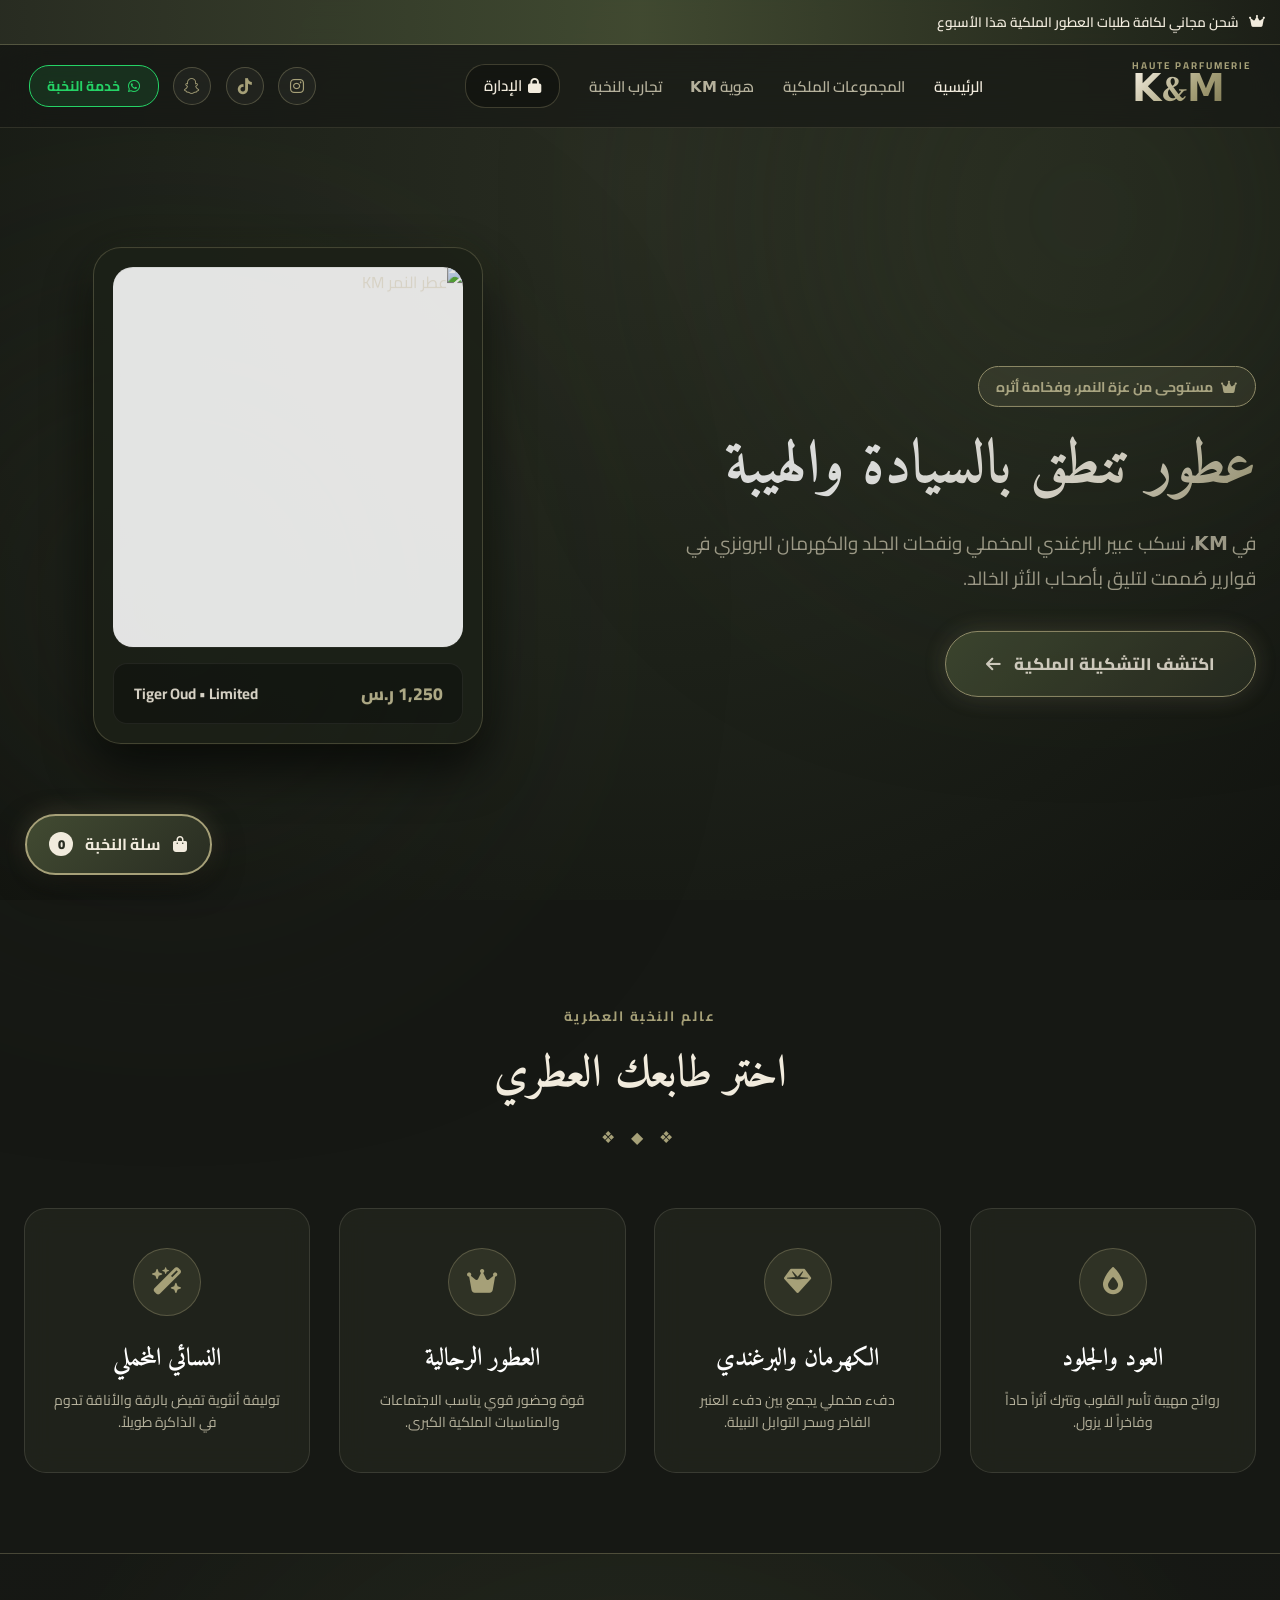
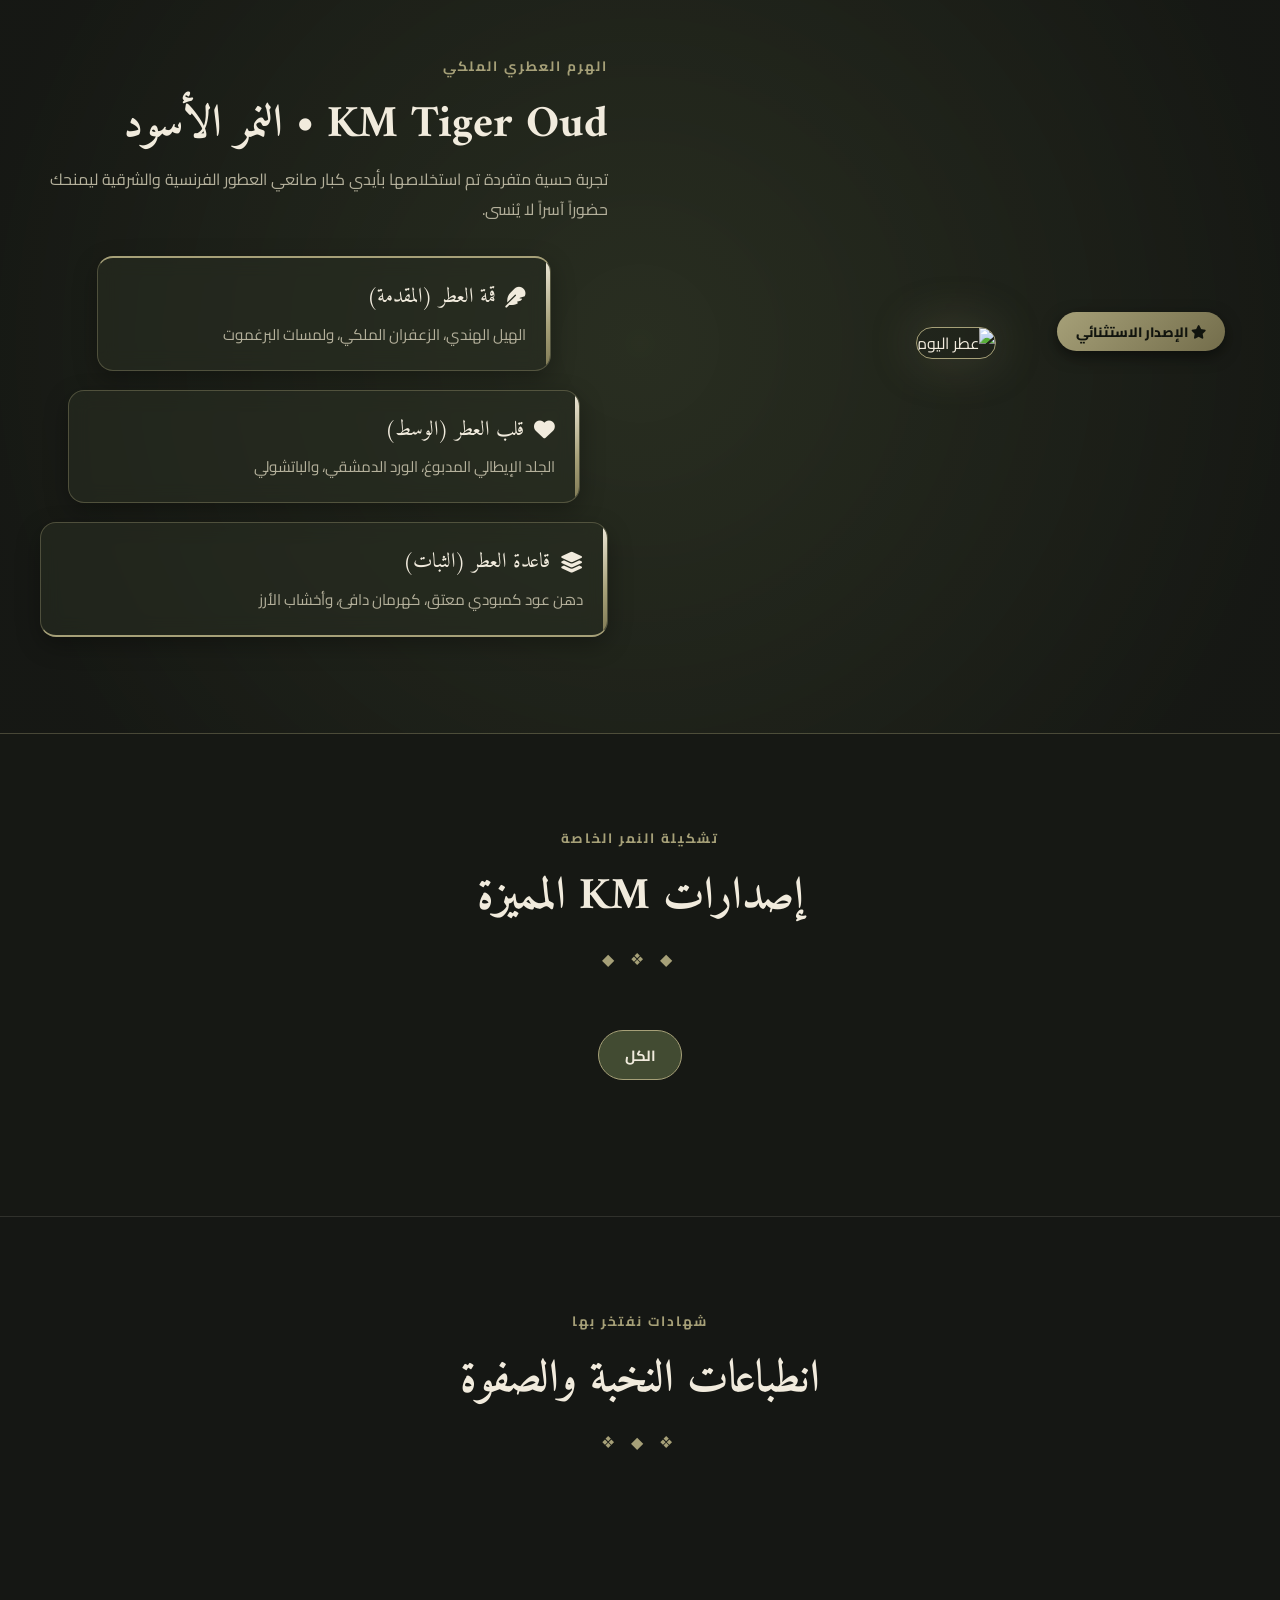
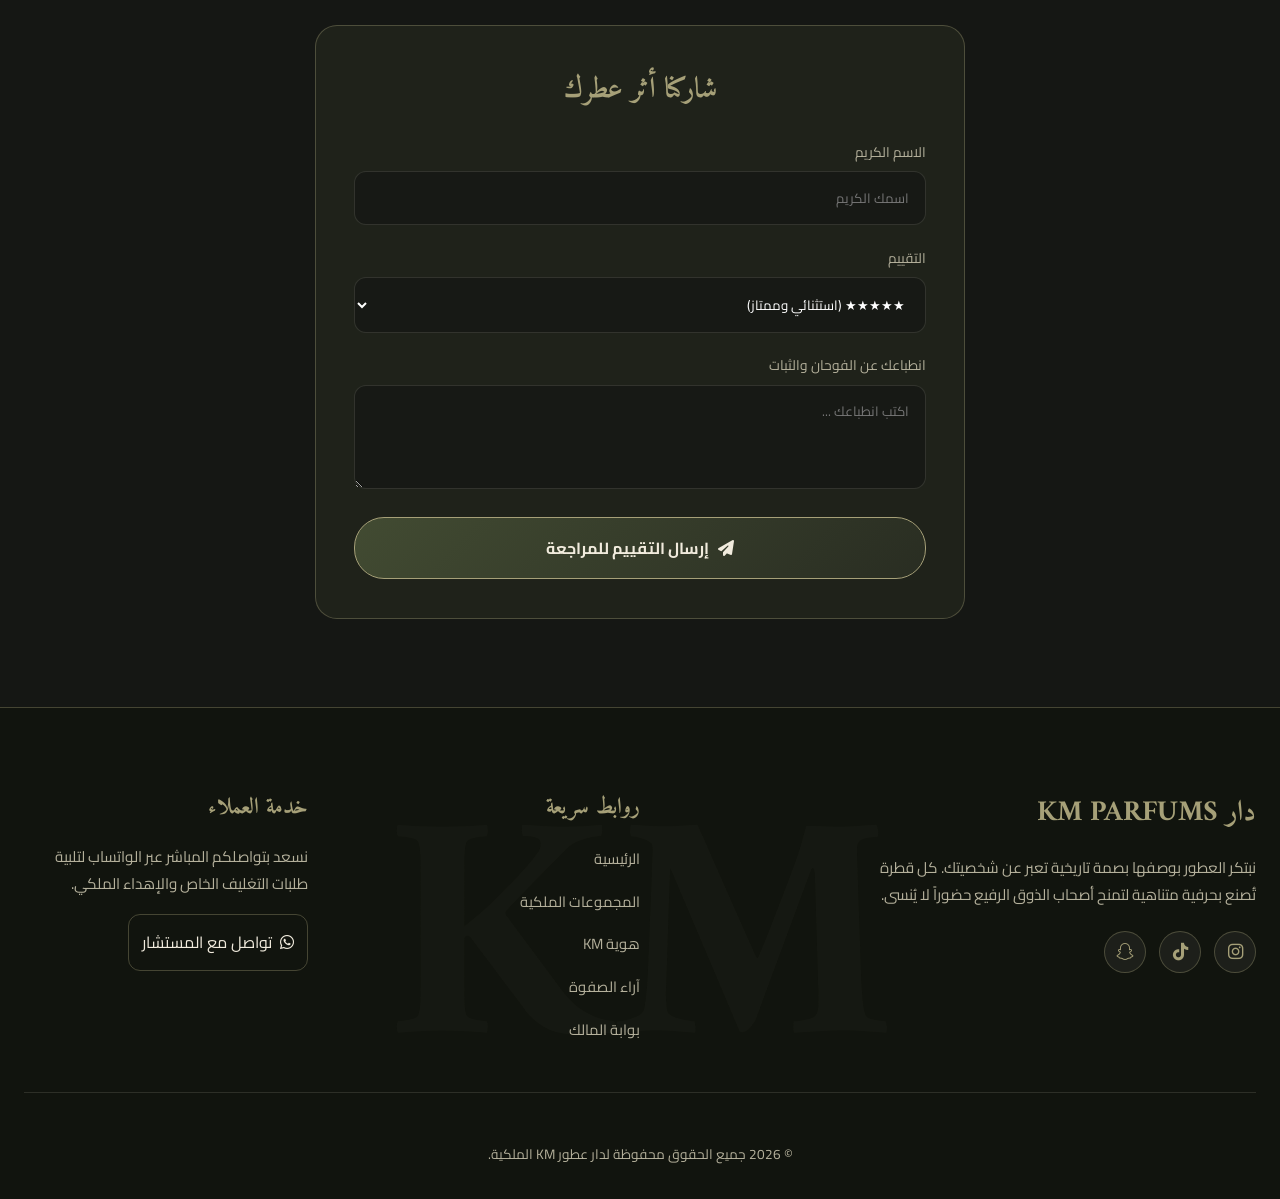
==== commit abaef07f: "Update index.html" ====
--- a/index.html
+++ b/index.html
@@ -3,6 +3,12 @@
 <head>
   <meta charset="UTF-8">
   <meta name="viewport" content="width=device-width, initial-scale=1.0">
+
+  <!-- وسوم منع التخزين المؤقت (Anti-Cache Meta Tags) -->
+  <meta http-equiv="Cache-Control" content="no-cache, no-store, must-revalidate">
+  <meta http-equiv="Pragma" content="no-cache">
+  <meta http-equiv="Expires" content="0">
+
   <title>KM Parfums | دار العطور الملكية الفاخرة</title>
   <!-- تفعيل كلاس تمهيد أنيميشن الهيرو -->
   <script>document.documentElement.classList.add('hero-js');</script>
@@ -879,14 +885,14 @@
     <div class="nav-container">
       <a href="#" class="brand-logo">
         <span class="logo-sub" id="storeLogoSub">HAUTE PARFUMERIE</span>
-        <span class="logo-monogram" id="storeLogoMain">KM</span>
+        <span class="logo-monogram" id="storeLogoMain">𝗞&𝗠</span>
       </a>
 
       <nav>
         <ul class="nav-menu">
           <li><a href="#hero" class="active">الرئيسية</a></li>
           <li><a href="#collection">المجموعات الملكية</a></li>
-          <li><a href="#olfactory">هوية KM</a></li>
+          <li><a href="#olfactory">هوية 𝗞𝗠</a></li>
           <li><a href="#reviews">تجارب النخبة</a></li>
           <li><a href="admin.html" target="_blank" class="admin-pill-link"><i class="fa-solid fa-lock"></i> الإدارة</a></li>
         </ul>
@@ -910,9 +916,9 @@
         <div class="hero-tag">
           <i class="fa-solid fa-crown"></i> مستوحى من عزة النمر، وفخامة أثره
         </div>
-        <h1 class="hero-title" id="heroTitle">عطور تفوح بالهيبة، تخلد حضورك</h1>
+        <h1 class="hero-title" id="heroTitle">عطور تنطق بالسيادة والهيبة</h1>
         <p class="hero-desc" id="heroSubtitle">
-          في KM، نسكب عبير البرغندي المخملي ونفحات الجلد والكهرمان البرونزي في قوارير صُممت لتليق بأصحاب الأثر الخالد.
+          في 𝗞𝗠، نسكب عبير البرغندي المخملي ونفحات الجلد والكهرمان البرونزي في قوارير صُممت لتليق بأصحاب الأثر الخالد.
         </p>
         <div class="hero-btns">
           <a href="#collection" class="btn-pulse-gold">
@@ -925,7 +931,7 @@
       <div class="hero-visual">
         <div class="bottle-frame-card">
           <div class="bottle-inner-window">
-            <img id="heroImage" src="https://images.unsplash.com/photo-1592945403244-b3fbafd7f539?auto=format&fit=crop&w=800&q=80" alt="عطر النمر KM">
+            <img id="heroImage" src="https://i.pinimg.com/736x/e0/cb/b5/e0cbb5c0236715397c3dbdbd4c2b524c.jpg" alt="عطر النمر KM">
           </div>
           <div class="bottle-bottom-tag">
             <span class="tag-price" id="heroTagPrice">1,250 ر.س</span>
@@ -1134,7 +1140,6 @@
     <span id="toastMsg">تم الإجراء بنجاح!</span>
   </div>
 
-  <!-- سكربت إدارة البيانات و Firebase السحابي -->
   <!-- ==========================================
        1. سكربت البيانات والمزامنة مع Firebase
        ========================================== -->
@@ -1221,7 +1226,7 @@
               return;
             }
             const hours = Math.floor((distance % (1000 * 60 * 60 * 24)) / (1000 * 60 * 60) + Math.floor(distance / (1000 * 60 * 60 * 24)) * 24);
-            const minutes = Math.floor((distance % (1000 * 60 * 60)) / (1000 * 60));
+            const minutes = Math.floor((distance % (1000 * 60)) / (1000 * 60));
             const seconds = Math.floor((distance % (1000 * 60)) / 1000);
             clock.innerText = `${hours.toString().padStart(2, '0')}:${minutes.toString().padStart(2, '0')}:${seconds.toString().padStart(2, '0')}`;
           };
@@ -1599,3 +1604,5 @@
       onScroll();
     })();
   </script>
+</body>
+</html>
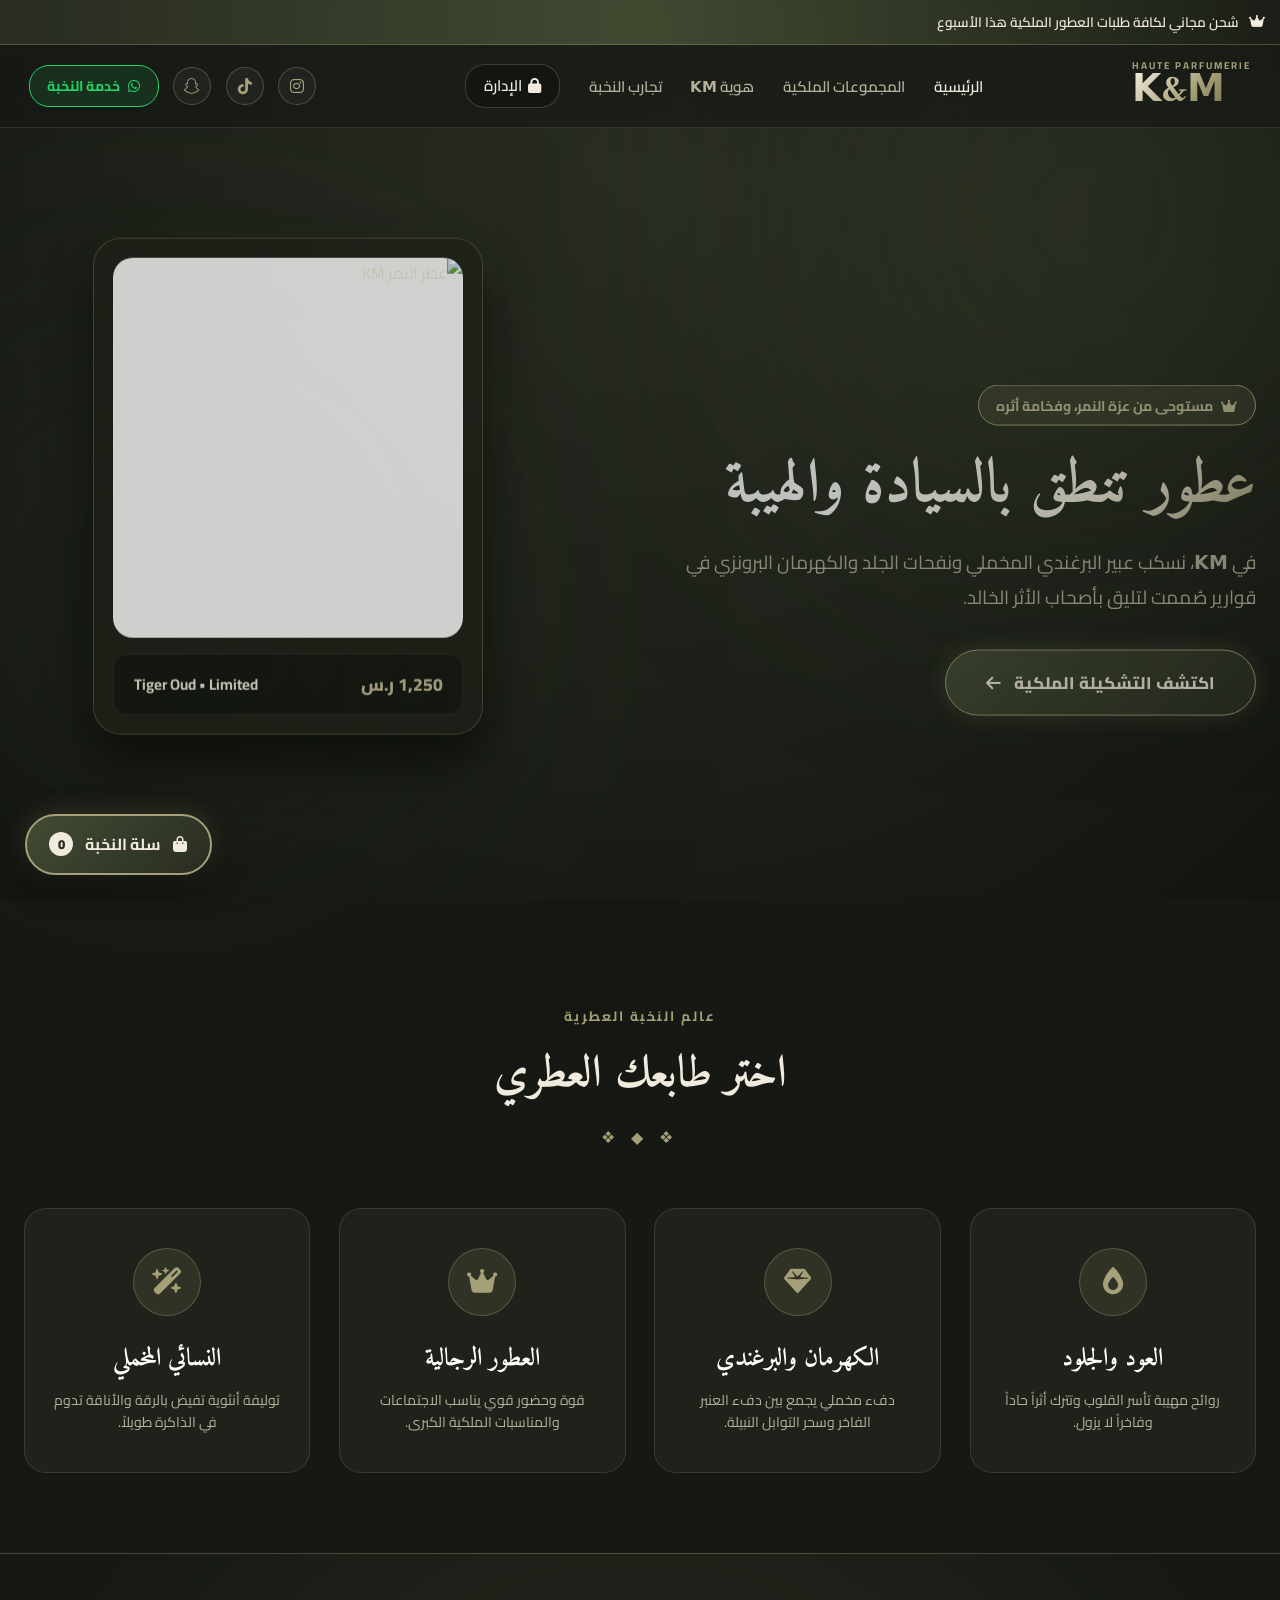
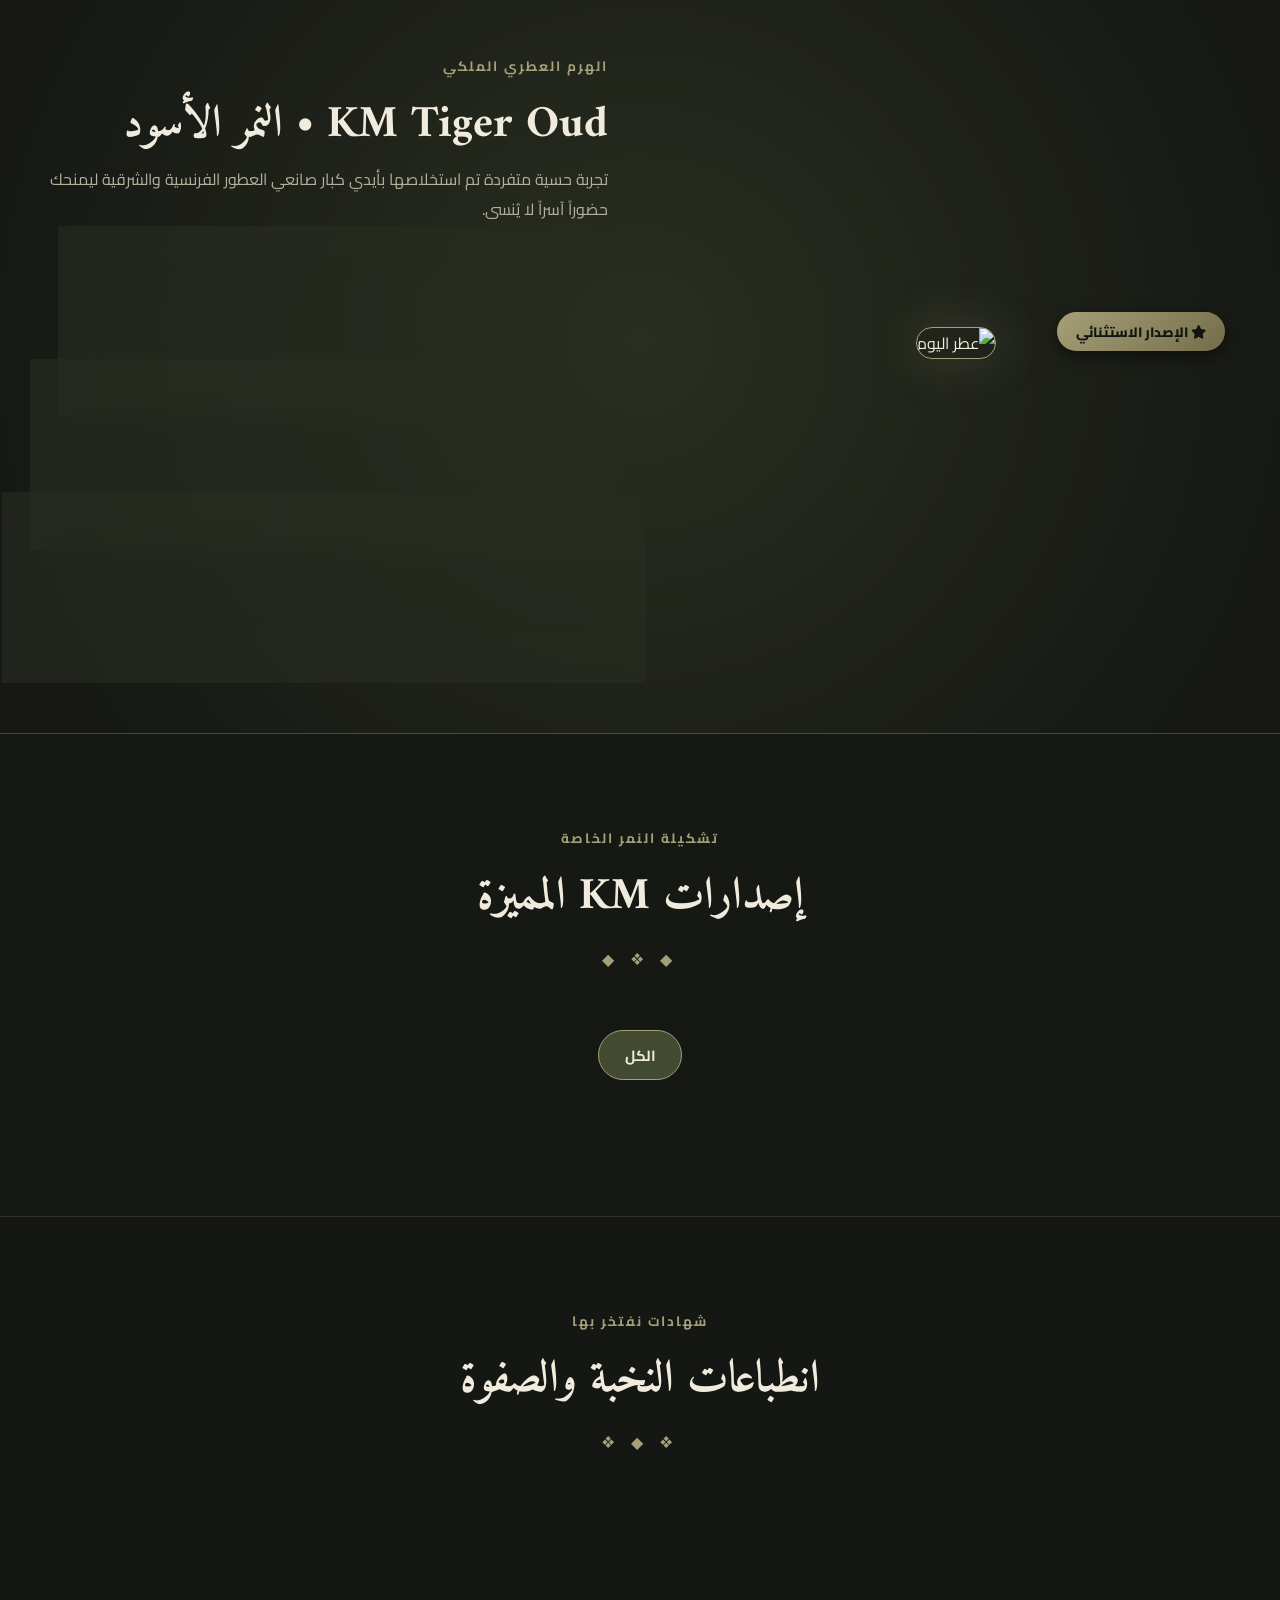
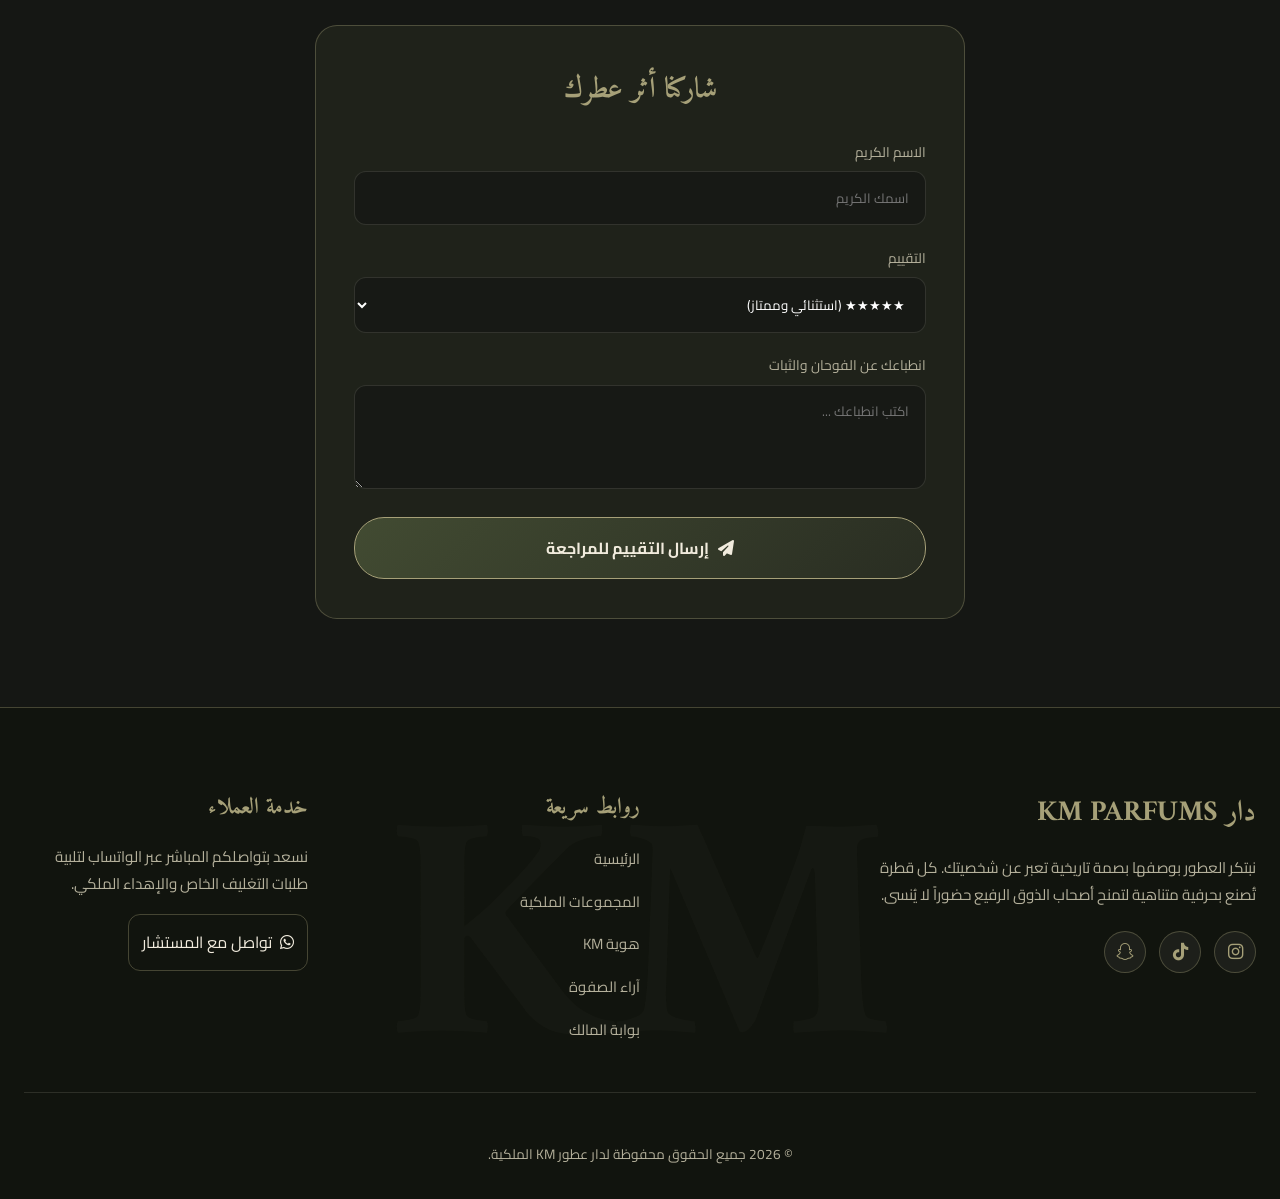
==== commit 0136fd80: "Update index.html - Added section headings for the perfume store page:" ====
--- a/index.html
+++ b/index.html
@@ -940,6 +940,7 @@
         </div>
       </div>
     </div>
+    
   </section>
 
   <!-- 4. بطاقات استكشاف الأذواق -->
